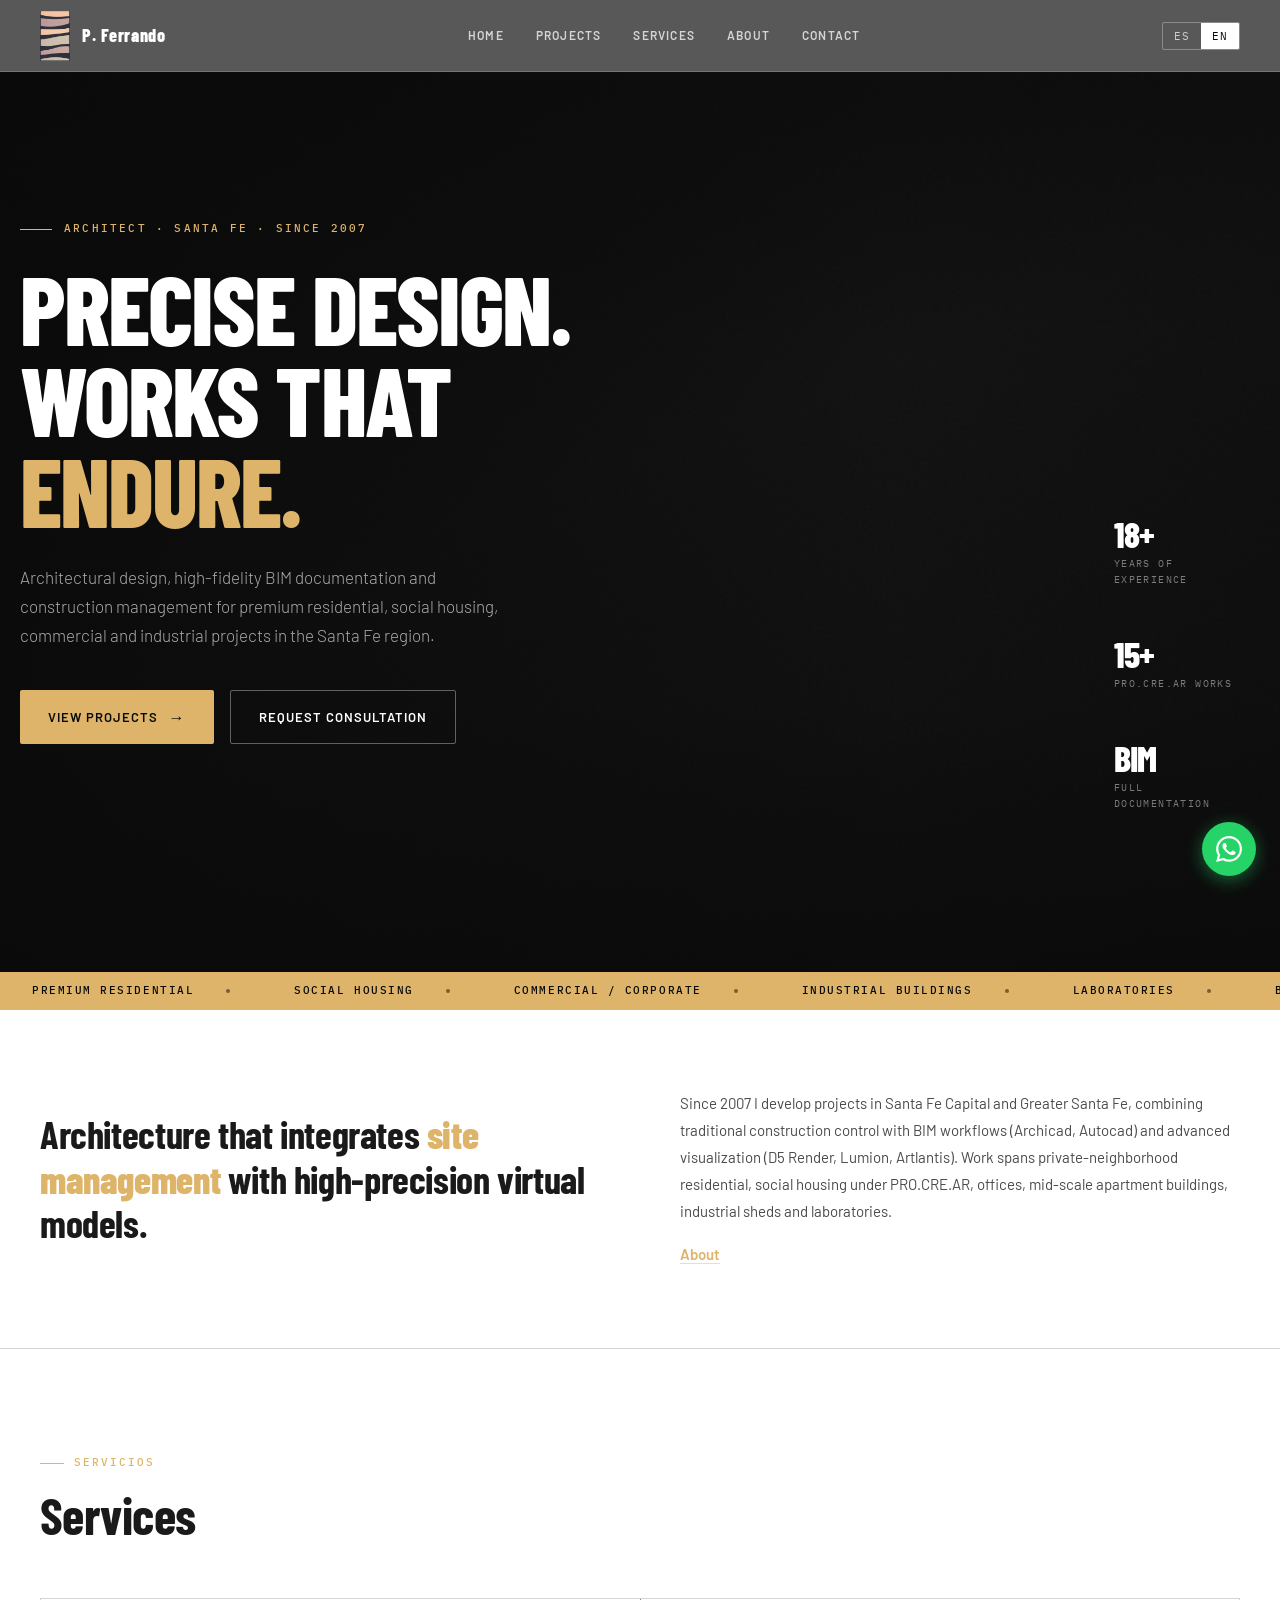
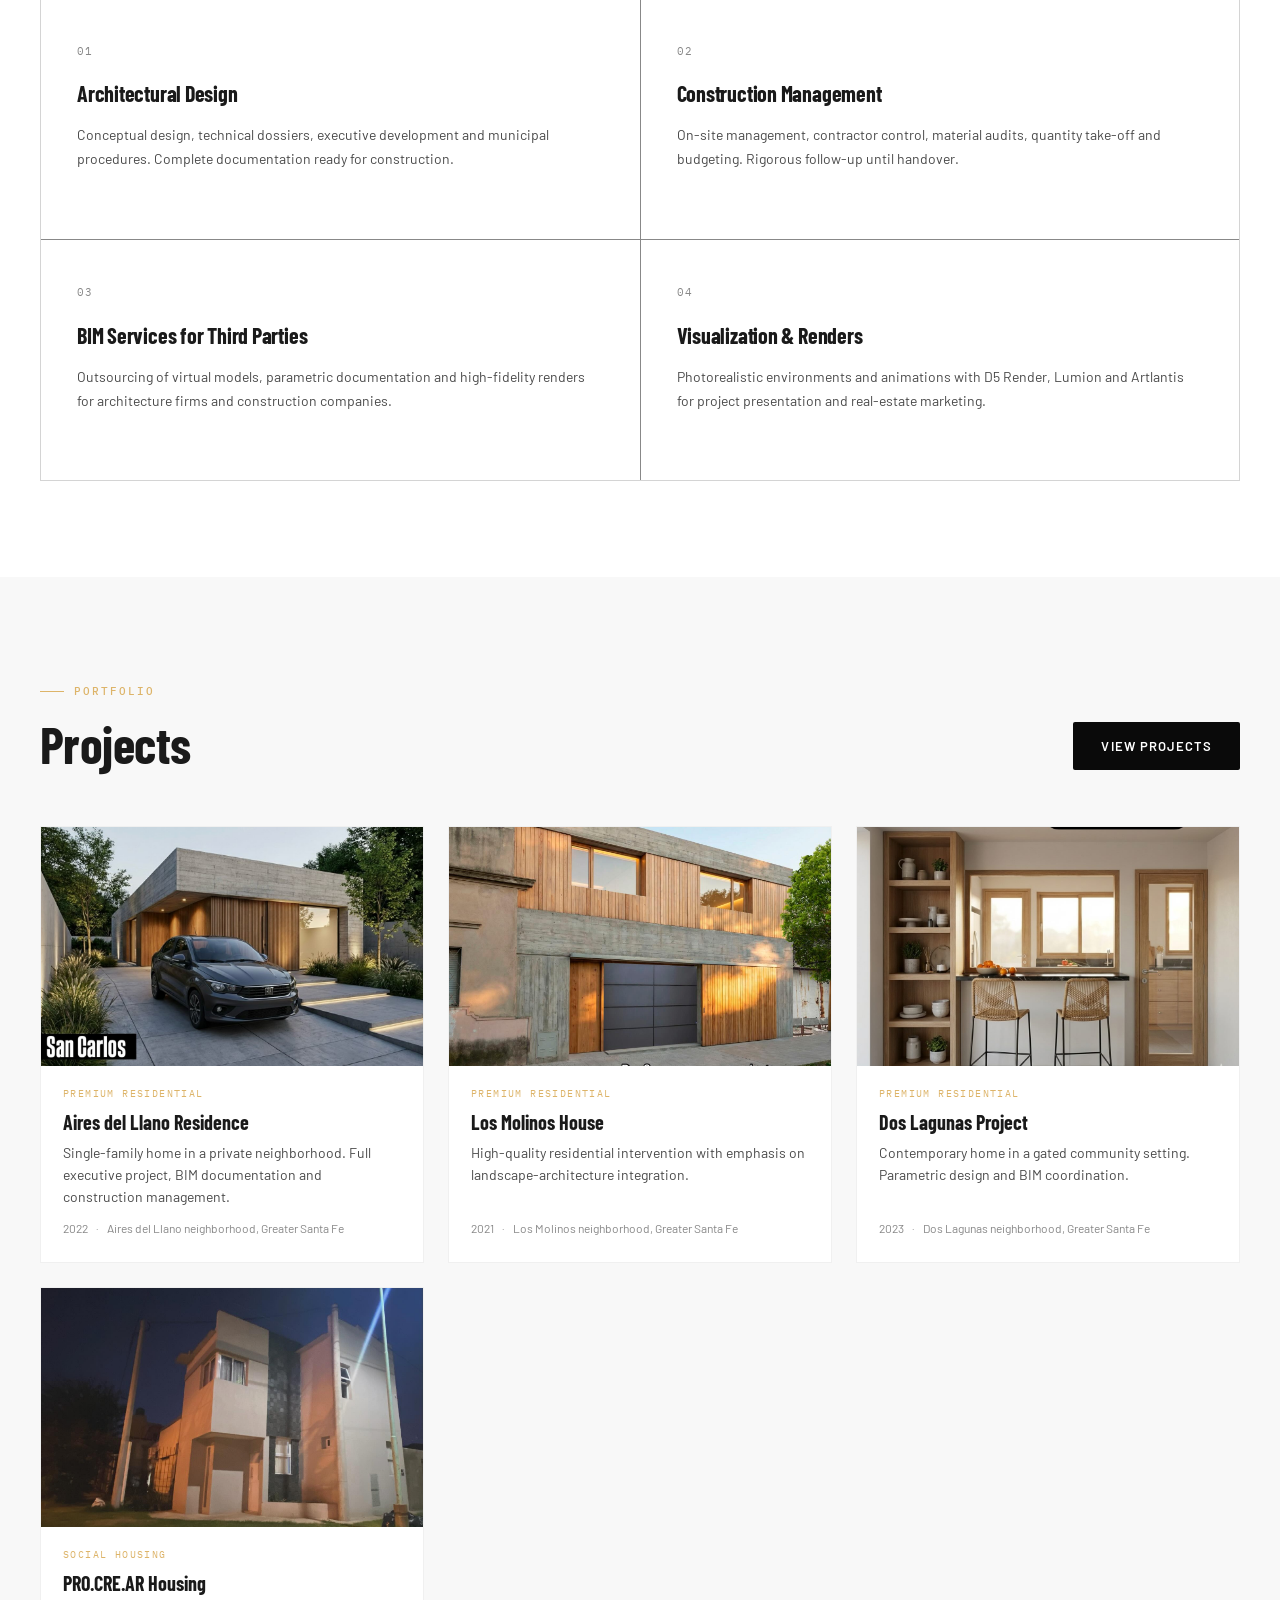
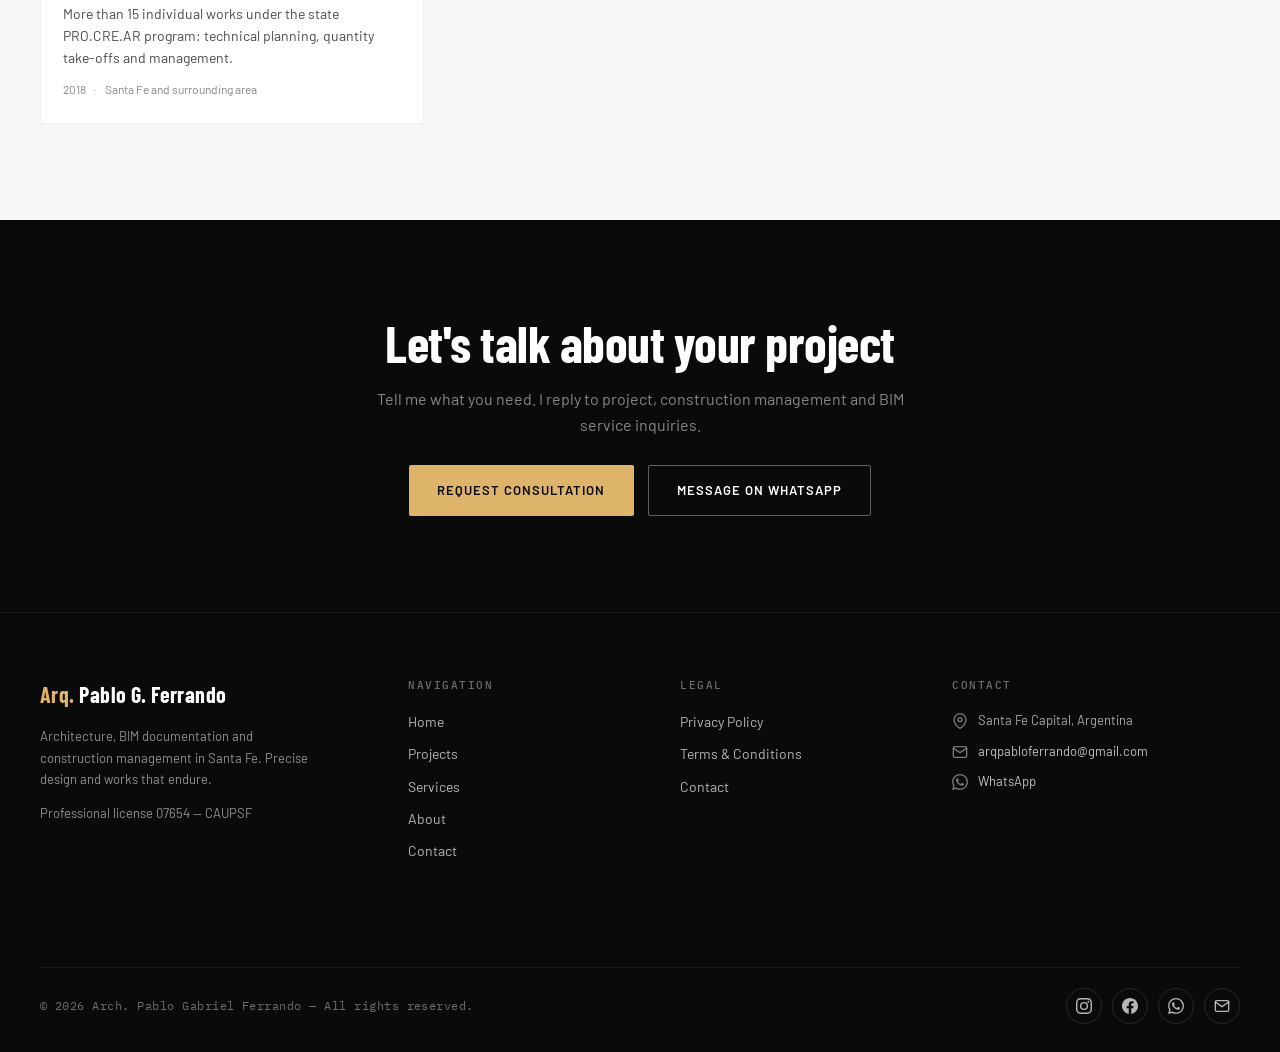
==== index.html @ 8d63ce37 "first commit" ====
<!DOCTYPE html>
<html lang="es">
<head>
  <meta charset="UTF-8">
  <meta name="viewport" content="width=device-width, initial-scale=1.0">
  <title>Arq. Pablo Gabriel Ferrando | Arquitectura · BIM · Dirección de Obra — Santa Fe</title>
  <meta name="description" content="Arquitecto matriculado en Santa Fe (07654 CAUPSF). Proyecto arquitectónico, documentación BIM, dirección de obra y renders. Residencial premium, vivienda social PRO.CRE.AR, comercial e industrial.">
  <meta name="keywords" content="arquitecto Santa Fe, BIM Archicad, dirección de obra, PRO.CRE.AR, residencial premium, naves industriales, Pablo Ferrando">
  <meta name="author" content="Arq. Pablo Gabriel Ferrando">
  <meta name="robots" content="index, follow">
  <link rel="canonical" href="https://pabloferrando.com.ar/">
  <meta property="og:type" content="website">
  <meta property="og:title" content="Arq. Pablo Gabriel Ferrando | Arquitectura · BIM · Dirección de Obra">
  <meta property="og:description" content="Proyecto, BIM y dirección de obra en Santa Fe. Residencial, social, comercial e industrial.">
  <meta property="og:locale" content="es_AR">
  <meta property="og:locale:alternate" content="en_US">
  <meta name="twitter:card" content="summary_large_image">
  <link rel="stylesheet" href="css/styles.css">
  <link rel="stylesheet" href="css/ferrando.css">
  <link rel="stylesheet" href="css/hero-float.css">
  <script type="application/ld+json">
  {
    "@context": "https://schema.org",
    "@type": "ProfessionalService",
    "name": "Arq. Pablo Gabriel Ferrando",
    "description": "Arquitecto especializado en proyecto, BIM y dirección de obra en Santa Fe, Argentina.",
    "url": "https://pabloferrando.com.ar",
    "email": "arqpabloferrando@gmail.com",
    "address": {
      "@type": "PostalAddress",
      "addressLocality": "Santa Fe",
      "addressRegion": "Santa Fe",
      "addressCountry": "AR"
    },
    "foundingDate": "2007",
    "areaServed": "Santa Fe, Argentina",
    "sameAs": ["https://www.instagram.com/arqpablo.ferrando/"],
    "hasCredential": {
      "@type": "EducationalOccupationalCredential",
      "credentialCategory": "license",
      "recognizedBy": {
        "@type": "Organization",
        "name": "Colegio de Arquitectos de la Provincia de Santa Fe (CAUPSF)"
      },
      "identifier": "07654"
    },
    "knowsAbout": ["Building Information Modeling", "Archicad", "Construction Management", "Architectural Design"]
  }
  </script>
</head>
<body>
  <div id="page-loader">
    <div class="loader-inner">
      <div class="image-loader"><img src="../assets/images/Logo.jpg" alt="logo ARQ. Pablo G. Ferrando" height="50" width="30"></div>
      <div class="loader-logo">  Pablo Ferrando</div>
      <div class="loader-bar"><div class="loader-bar-inner"></div></div>
    </div>
  </div>

    <nav id="navbar" class="transparent">
    <div class="nav-inner">
      <a href="../index.html" class="nav-logo nav-logo-simple"> <img src="../assets/images/Logo.jpg" alt="logo ARQ. Pablo G. Ferrando" height="50" width="30">P. Ferrando</a>

      <div class="nav-links">
        <a href="index.html" class="nav-link" data-i18n="nav.home">Inicio</a>
        <a href="pages/projects.html" class="nav-link" data-i18n="nav.projects">Proyectos</a>
        <a href="pages/services.html" class="nav-link" data-i18n="nav.services">Servicios</a>
        <a href="pages/about.html" class="nav-link" data-i18n="nav.about">El Estudio</a>
        <a href="pages/contact.html" class="nav-link" data-i18n="nav.contact">Contacto</a>
      </div>
      <div class="nav-right">
        <div class="lang-switch" role="group" aria-label="Language">
          <button type="button" data-set-lang="es" class="active">ES</button>
          <button type="button" data-set-lang="en">EN</button>
        </div>
        <button type="button" class="nav-hamburger" id="hamburger" aria-label="Menu"><span></span><span></span><span></span></button>
      </div>
    </div>
  </nav>
  <div id="mobile-menu">
    <a href="index.html" class="mobile-link" data-i18n="nav.home">Inicio</a>
    <a href="pages/projects.html" class="mobile-link" data-i18n="nav.projects">Proyectos</a>
    <a href="pages/services.html" class="mobile-link" data-i18n="nav.services">Servicios</a>
    <a href="pages/about.html" class="mobile-link" data-i18n="nav.about">El Estudio</a>
    <a href="pages/contact.html" class="mobile-link" data-i18n="nav.contact">Contacto</a>
  </div>

  <section class="hero" id="hero">
    <div class="hero-bg"></div>
    <div class="hero-noise"></div>
    <div class="hero-float-carousel" aria-hidden="true">
      <div class="hero-float-track">
        <div class="hero-float-item">
          <img src="assets/images/hero-float/float-1.png" alt="" loading="eager" decoding="async">
        </div>
        <div class="hero-float-item">
          <img src="assets/images/hero-float/float-2.png" alt="" loading="lazy" decoding="async">
        </div>
        <div class="hero-float-item">
          <img src="assets/images/hero-float/float-3.png" alt="" loading="lazy" decoding="async">
        </div>
      </div>
    </div>
    <div class="hero-content">
      <div class="hero-eyebrow" data-i18n="hero.eyebrow">Arquitecto · Santa Fe · Desde 2007</div>
      <h1 class="hero-title" data-i18n-html="hero.title">Diseño preciso.<br>Obras que <em>permanecen.</em></h1>
      <p class="hero-desc" data-i18n="hero.desc">Proyecto arquitectónico, documentación BIM de alta fidelidad y dirección de obra para residencial premium, vivienda social, comercial e industrial en la región santafesina.</p>
      <div class="hero-actions">
        <a href="pages/projects.html" class="btn btn--primary"><span data-i18n="hero.cta_primary">Ver proyectos</span> <span class="btn-arrow">→</span></a>
        <a href="pages/contact.html" class="btn btn--outline" data-i18n="hero.cta_secondary">Solicitar consulta</a>
      </div>
    </div>
    <div class="hero-stats" id="hero-stats"></div>
  </section>

  <div class="ticker-bar">
    <div class="ticker-track" id="ticker-track"></div>
  </div>

  <section class="intro-strip">
    <div class="container">
      <div class="intro-grid">
        <div>
          <h2 class="intro-headline" data-i18n-html="intro.headline">Arquitectura que integra <strong>gestión de obra</strong> y maquetas virtuales de alta precisión.</h2>
        </div>
        <div class="intro-body">
          <p data-i18n="intro.body">Desde 2007 desarrollo proyectos en Santa Fe Capital y el Gran Santa Fe, combinando el control tradicional de obra con flujos BIM (Archicad, Autocad) y visualización avanzada (D5 Render, Lumion, Artlantis).</p>
          <p><a href="pages/about.html" data-i18n="nav.about">El Estudio →</a></p>
        </div>
      </div>
    </div>
  </section>

  <div class="divider"></div>

  <section class="section" id="services">
    <div class="container">
      <div class="section-header">
        <div class="label">Servicios</div>
        <h2 class="section-title" data-i18n="nav.services">Servicios</h2>
      </div>
      <div class="services-grid" id="services-grid"></div>
    </div>
  </section>

  <section class="section section--grey" id="featured-projects">
    <div class="container">
      <div class="section-header" style="display:flex;justify-content:space-between;align-items:flex-end;flex-wrap:wrap;gap:16px;">
        <div>
          <div class="label">Portfolio</div>
          <h2 class="section-title" data-i18n="nav.projects">Proyectos</h2>
        </div>
        <a href="pages/projects.html" class="btn btn--dark" data-i18n="hero.cta_primary">Ver proyectos</a>
      </div>
      <div class="projects-grid" id="featured-grid"></div>
    </div>
  </section>

  <section class="section section--dark">
    <div class="container" style="text-align:center;max-width:640px;margin:0 auto;">
      <h2 class="section-title" style="margin-bottom:16px;" data-i18n="contact.title">Hablemos de tu proyecto</h2>
      <p style="color:var(--grey-400);margin-bottom:28px;" data-i18n="contact.subtitle">Cuéntame qué necesitás. Respondo a consultas de proyecto, dirección de obra y servicios BIM.</p>
      <div style="display:flex;gap:14px;justify-content:center;flex-wrap:wrap;">
        <a href="pages/contact.html" class="btn btn--primary" data-i18n="hero.cta_secondary">Solicitar consulta</a>
        <a href="https://wa.me/5493420000000" class="btn btn--outline" target="_blank" rel="noopener" data-i18n="contact.whatsapp_label">Escribir por WhatsApp</a>
      </div>
    </div>
  </section>

    <footer class="footer">
    <div class="footer-inner">
      <div class="footer-grid">
        <div>
          <div class="footer-brand-name"><em>Arq.</em> Pablo G. Ferrando</div>
          <p class="footer-brand-desc" data-i18n="footer.brand_desc">Arquitectura, documentación BIM y dirección de obra en Santa Fe. Diseño preciso y obras que permanecen.</p>
          <p class="footer-brand-desc" style="margin-top:12px;" data-i18n="footer.matricula">Matrícula profesional 07654 — CAUPSF</p>
        </div>
        <div>
          <p class="footer-col-title" data-i18n="footer.nav_title">Navegación</p>
          <ul class="footer-links">
            <li><a href="index.html" data-i18n="nav.home">Inicio</a></li>
            <li><a href="pages/projects.html" data-i18n="nav.projects">Proyectos</a></li>
            <li><a href="pages/services.html" data-i18n="nav.services">Servicios</a></li>
            <li><a href="pages/about.html" data-i18n="nav.about">El Estudio</a></li>
            <li><a href="pages/contact.html" data-i18n="nav.contact">Contacto</a></li>
          </ul>
        </div>
        <div>
          <p class="footer-col-title" data-i18n="footer.legal_title">Legal</p>
          <ul class="footer-links">
            <li><a href="pages/privacy.html" data-i18n="footer.privacy">Política de privacidad</a></li>
            <li><a href="pages/terms.html" data-i18n="footer.terms">Términos y condiciones</a></li>
            <li><a href="pages/contact.html" data-i18n="nav.contact">Contacto</a></li>
          </ul>
        </div>
        <div>
          <p class="footer-col-title" data-i18n="footer.contact_title">Contacto</p>
          <div class="footer-contact-item"><svg viewBox="0 0 24 24" fill="none" stroke="currentColor" stroke-width="2" aria-hidden="true"><path d="M21 10c0 7-9 13-9 13s-9-6-9-13a9 9 0 0 1 18 0z"/><circle cx="12" cy="10" r="3"/></svg><span data-i18n="footer.location">Santa Fe Capital, Argentina</span></div>
          <div class="footer-contact-item"><svg viewBox="0 0 24 24" fill="none" stroke="currentColor" stroke-width="2" aria-hidden="true"><path d="M4 4h16c1.1 0 2 .9 2 2v12c0 1.1-.9 2-2 2H4c-1.1 0-2-.9-2-2V6c0-1.1.9-2 2-2z"/><polyline points="22,6 12,13 2,6"/></svg><a href="mailto:arqpabloferrando@gmail.com">arqpabloferrando@gmail.com</a></div>
          <div class="footer-contact-item"><svg viewBox="0 0 24 24" fill="currentColor" aria-hidden="true"><path d="M17.472 14.382c-.297-.149-1.758-.867-2.03-.967-.273-.099-.471-.148-.67.15-.197.297-.767.966-.94 1.164-.173.199-.347.223-.644.075-.297-.15-1.255-.463-2.39-1.475-.883-.788-1.48-1.761-1.653-2.059-.173-.297-.018-.458.13-.606.134-.133.298-.347.446-.52.149-.174.198-.298.298-.497.099-.198.05-.371-.025-.52-.075-.149-.669-1.612-.916-2.207-.242-.579-.487-.5-.669-.51-.173-.008-.371-.01-.57-.01-.198 0-.52.074-.792.372-.272.297-1.04 1.016-1.04 2.479 0 1.462 1.065 2.875 1.213 3.074.149.198 2.096 3.2 5.077 4.487.709.306 1.262.489 1.694.625.712.227 1.36.195 1.871.118.571-.085 1.758-.719 2.006-1.413.248-.694.248-1.289.173-1.413-.074-.124-.272-.198-.57-.347m-5.421 7.403h-.004a9.87 9.87 0 01-5.031-1.378l-.361-.214-3.741.982.998-3.648-.235-.374a9.86 9.86 0 01-1.51-5.26c.001-5.45 4.436-9.884 9.888-9.884 2.64 0 5.122 1.03 6.988 2.898a9.825 9.825 0 012.893 6.994c-.003 5.45-4.435 9.884-9.885 9.884m8.413-18.297A11.815 11.815 0 0012.05 0C5.495 0 .16 5.335.157 11.892c0 2.096.547 4.142 1.588 5.945L.057 24l6.305-1.654a11.882 11.882 0 005.683 1.448h.005c6.554 0 11.89-5.335 11.893-11.893a11.821 11.821 0 00-3.48-8.413z"/></svg><a href="https://wa.me/5493420000000" target="_blank" rel="noopener noreferrer">WhatsApp</a></div>
        </div>
      </div>
      <div class="footer-bar">
        <p class="footer-copy" data-i18n="footer.rights">© 2026 Arq. Pablo Gabriel Ferrando — Todos los derechos reservados.</p>
        <div class="footer-socials">
          <a href="https://www.instagram.com/arqpablo.ferrando/" target="_blank" rel="noopener noreferrer" aria-label="Instagram"><svg viewBox="0 0 24 24" fill="currentColor" aria-hidden="true"><path d="M12 2.163c3.204 0 3.584.012 4.85.07 3.252.148 4.771 1.691 4.919 4.919.058 1.265.069 1.645.069 4.849 0 3.205-.012 3.584-.069 4.849-.149 3.225-1.664 4.771-4.919 4.919-1.266.058-1.644.07-4.85.07-3.204 0-3.584-.012-4.849-.07-3.26-.149-4.771-1.699-4.919-4.92-.058-1.265-.07-1.644-.07-4.849 0-3.204.013-3.583.07-4.849.149-3.227 1.664-4.771 4.919-4.919 1.266-.057 1.645-.069 4.849-.069zM12 0C8.741 0 8.333.014 7.053.072 2.695.272.273 2.69.073 7.052.014 8.333 0 8.741 0 12c0 3.259.014 3.668.072 4.948.2 4.358 2.618 6.78 6.98 6.98C8.333 23.986 8.741 24 12 24c3.259 0 3.668-.014 4.948-.072 4.354-.2 6.782-2.618 6.979-6.98.059-1.28.073-1.689.073-4.948 0-3.259-.014-3.667-.072-4.947-.196-4.354-2.617-6.78-6.979-6.98C15.668.014 15.259 0 12 0zm0 5.838a6.162 6.162 0 100 12.324 6.162 6.162 0 000-12.324zM12 16a4 4 0 110-8 4 4 0 010 8zm6.406-11.845a1.44 1.44 0 100 2.881 1.44 1.44 0 000-2.881z"/></svg></a>
          <a href="https://www.facebook.com/profile.php?id=61558146892451" target="_blank" rel="noopener noreferrer" aria-label="Facebook"><svg viewBox="0 0 24 24" fill="currentColor" aria-hidden="true"><path d="M24 12.073c0-6.627-5.373-12-12-12s-12 5.373-12 12c0 5.99 4.388 10.954 10.125 11.854v-8.385H7.078v-3.47h3.047V9.43c0-3.007 1.792-4.669 4.533-4.669 1.312 0 2.686.235 2.686.235v2.953H15.83c-1.491 0-1.956.925-1.956 1.874v2.25h3.328l-.532 3.47h-2.796v8.385C19.612 23.027 24 18.062 24 12.073z"/></svg></a>
          <a href="https://wa.me/5493420000000" target="_blank" rel="noopener noreferrer" aria-label="WhatsApp"><svg viewBox="0 0 24 24" fill="currentColor" aria-hidden="true"><path d="M17.472 14.382c-.297-.149-1.758-.867-2.03-.967-.273-.099-.471-.148-.67.15-.197.297-.767.966-.94 1.164-.173.199-.347.223-.644.075-.297-.15-1.255-.463-2.39-1.475-.883-.788-1.48-1.761-1.653-2.059-.173-.297-.018-.458.13-.606.134-.133.298-.347.446-.52.149-.174.198-.298.298-.497.099-.198.05-.371-.025-.52-.075-.149-.669-1.612-.916-2.207-.242-.579-.487-.5-.669-.51-.173-.008-.371-.01-.57-.01-.198 0-.52.074-.792.372-.272.297-1.04 1.016-1.04 2.479 0 1.462 1.065 2.875 1.213 3.074.149.198 2.096 3.2 5.077 4.487.709.306 1.262.489 1.694.625.712.227 1.36.195 1.871.118.571-.085 1.758-.719 2.006-1.413.248-.694.248-1.289.173-1.413-.074-.124-.272-.198-.57-.347m-5.421 7.403h-.004a9.87 9.87 0 01-5.031-1.378l-.361-.214-3.741.982.998-3.648-.235-.374a9.86 9.86 0 01-1.51-5.26c.001-5.45 4.436-9.884 9.888-9.884 2.64 0 5.122 1.03 6.988 2.898a9.825 9.825 0 012.893 6.994c-.003 5.45-4.435 9.884-9.885 9.884m8.413-18.297A11.815 11.815 0 0012.05 0C5.495 0 .16 5.335.157 11.892c0 2.096.547 4.142 1.588 5.945L.057 24l6.305-1.654a11.882 11.882 0 005.683 1.448h.005c6.554 0 11.89-5.335 11.893-11.893a11.821 11.821 0 00-3.48-8.413z"/></svg></a>
          <a href="mailto:arqpabloferrando@gmail.com" aria-label="Email"><svg viewBox="0 0 24 24" fill="none" stroke="currentColor" stroke-width="2" aria-hidden="true"><path d="M4 4h16c1.1 0 2 .9 2 2v12c0 1.1-.9 2-2 2H4c-1.1 0-2-.9-2-2V6c0-1.1.9-2 2-2z"/><polyline points="22,6 12,13 2,6"/></svg></a>
        </div>
      </div>
    </div>
  </footer>

  <a href="https://wa.me/5493420000000" class="fab-whatsapp" target="_blank" rel="noopener" aria-label="WhatsApp">
    <svg viewBox="0 0 24 24" fill="currentColor"><path d="M17.472 14.382c-.297-.149-1.758-.867-2.03-.967-.273-.099-.471-.148-.67.15-.197.297-.767.966-.94 1.164-.173.199-.347.223-.644.075-.297-.15-1.255-.463-2.39-1.475-.883-.788-1.48-1.761-1.653-2.059-.173-.297-.018-.458.13-.606.134-.133.298-.347.446-.52.149-.174.198-.298.298-.497.099-.198.05-.371-.025-.52-.075-.149-.669-1.612-.916-2.207-.242-.579-.487-.5-.669-.51-.173-.008-.371-.01-.57-.01-.198 0-.52.074-.792.372-.272.297-1.04 1.016-1.04 2.479 0 1.462 1.065 2.875 1.213 3.074.149.198 2.096 3.2 5.077 4.487.709.306 1.262.489 1.694.625.712.227 1.36.195 1.871.118.571-.085 1.758-.719 2.006-1.413.248-.694.248-1.289.173-1.413-.074-.124-.272-.198-.57-.347m-5.421 7.403h-.004a9.87 9.87 0 01-5.031-1.378l-.361-.214-3.741.982.998-3.648-.235-.374a9.86 9.86 0 01-1.51-5.26c.001-5.45 4.436-9.884 9.888-9.884 2.64 0 5.122 1.03 6.988 2.898a9.825 9.825 0 012.893 6.994c-.003 5.45-4.435 9.884-9.885 9.884m8.413-18.297A11.815 11.815 0 0012.05 0C5.495 0 .16 5.335.157 11.892c0 2.096.547 4.142 1.588 5.945L.057 24l6.305-1.654a11.882 11.882 0 005.683 1.448h.005c6.554 0 11.89-5.335 11.893-11.893a11.821 11.821 0 00-3.48-8.413z"/></svg>
  </a>

  <script src="js/i18n.js"></script>
  <script src="js/main.js"></script>
  <script>
    document.addEventListener('DOMContentLoaded', async () => {
      // Wait for I18N
      const check = setInterval(() => {
        if (window.I18N && window.I18N.getContent()) {
          clearInterval(check);
          renderHome();
        }
      }, 50);
      setTimeout(() => clearInterval(check), 3000);
    });

    function renderHome() {
      const t = window.I18N.t;
      const content = window.I18N.getContent();
      const projects = window.I18N.getProjects() || [];
      const lang = window.I18N.getLang();

      // Stats
      const statsEl = document.getElementById('hero-stats');
      if (statsEl && content.hero && content.hero.stats) {
        statsEl.innerHTML = content.hero.stats.map(s => `
          <div class="hero-stat">
            <div class="hero-stat-num">${s.num}</div>
            <div class="hero-stat-label">${t(s.label)}</div>
          </div>
        `).join('');
      }

      // Ticker
      const ticker = document.getElementById('ticker-track');
      if (ticker && content.ticker) {
        const items = content.ticker[lang] || content.ticker.es || [];
        const doubled = [...items, ...items];
        ticker.innerHTML = doubled.map(i => `<span class="ticker-item">${i} <span class="ticker-dot"></span></span>`).join('');
      }

      // Services
      const sg = document.getElementById('services-grid');
      if (sg && content.services) {
        sg.innerHTML = content.services.map(s => `
          <div class="service-card" data-reveal>
            <div class="service-num">${s.number}</div>
            <h3 class="service-title">${t(s.title)}</h3>
            <p class="service-desc">${t(s.desc)}</p>
          </div>
        `).join('');
      }

      // Featured projects
      const fg = document.getElementById('featured-grid');
      if (fg) {
        const featured = projects.filter(p => p.featured).slice(0, 4);
        fg.innerHTML = featured.map(p => `
          <a href="pages/project.html?id=${p.id}" class="project-card" data-reveal data-tags="${(p.tags||[]).join(',')}">
            <div class="project-card-img"><img src="${p.cover}" alt="${t(p.title)}" loading="lazy"></div>
            <div class="project-card-body">
              <div class="project-card-type">${t(p.type)}</div>
              <h3 class="project-card-title">${t(p.title)}</h3>
              <p class="project-card-summary">${t(p.summary)}</p>
              <div class="project-card-meta"><span>${p.year}</span><span>·</span><span>${t(p.location)}</span></div>
            </div>
          </a>
        `).join('');
      }

      window.I18N.applyTranslations();
      // Re-init reveal
      document.querySelectorAll('[data-reveal]').forEach(el => {
        if (!el.classList.contains('revealed')) {
          const obs = new IntersectionObserver((entries) => {
            entries.forEach(e => { if (e.isIntersecting) { e.target.classList.add('revealed'); obs.unobserve(e.target); } });
          }, { threshold: 0.1 });
          obs.observe(el);
        }
      });
    }

    document.addEventListener('langchange', () => renderHome());
  </script>
</body>
</html>
---- css/styles.css ----
/* ==========================================================================
   AXIUM INDUSTRIAL – CORE STYLESHEET
   Corporate / Industrial / Institutional
   ========================================================================== */

/* --- FONTS --- */
@import url("https://fonts.googleapis.com/css2?family=Barlow:ital,wght@0,300;0,400;0,500;0,600;0,700;0,800;1,300&family=Barlow+Condensed:wght@400;500;600;700;800&family=IBM+Plex+Mono:wght@400;500&display=swap");

/* --- RESET --- */
*,
*::before,
*::after {
  box-sizing: border-box;
  margin: 0;
  padding: 0;
}
html {
  scroll-behavior: smooth;
  font-size: 16px;
}
body {
  font-family: "Barlow", sans-serif;
  background: #fff;
  color: #1a1a1a;
  line-height: 1.6;
  overflow-x: hidden;
}
img {
  display: block;
  max-width: 100%;
}
a {
  text-decoration: none;
  color: inherit;
}
ul {
  list-style: none;
}

/* --- VARIABLES --- */
:root {
  --black: #0a0a0a;
  --grey-900: #1a1a1a;
  --grey-800: #2d2d2d;
  --grey-600: #4a4a4a;
  --grey-400: #888;
  --grey-200: #d4d4d4;
  --grey-100: #f0f0f0;
  --grey-50: #f8f8f8;
  --white: #ffffff;
  --accent: #ddb469; /* industrial amber */
  --accent-dk: rgb(197, 81, 91);
  --red: #b02a00;

  --font-display: "Barlow Condensed", sans-serif;
  --font-body: "Barlow", sans-serif;
  --font-mono: "IBM Plex Mono", monospace;

  --nav-h: 72px;
  --section-pad: 96px;
  --max-w: 1320px;
  --radius: 2px;
  --transition: 0.25s ease;
  --shadow: 0 2px 24px rgba(0, 0, 0, 0.08);
  --shadow-lg: 0 8px 48px rgba(0, 0, 0, 0.14);
}

/* --- UTILITIES --- */
.container {
  max-width: var(--max-w);
  margin: 0 auto;
  padding: 0 40px;
}
.section {
  padding: var(--section-pad) 0;
}
.section--dark {
  background: var(--black);
  color: var(--white);
}
.section--grey {
  background: var(--grey-50);
}
.section--mid {
  background: var(--grey-900);
  color: var(--white);
}

.label {
  font-family: var(--font-mono);
  font-size: 11px;
  font-weight: 500;
  letter-spacing: 0.18em;
  text-transform: uppercase;
  color: var(--accent);
  display: inline-flex;
  align-items: center;
  gap: 10px;
  margin-bottom: 16px;
}
.label::before {
  content: "";
  display: block;
  width: 24px;
  height: 1px;
  background: var(--accent);
}

.section-title {
  font-family: var(--font-display);
  font-size: clamp(36px, 4vw, 54px);
  font-weight: 700;
  letter-spacing: -0.01em;
  line-height: 1.05;
  color: var(--grey-900);
}
.section--dark .section-title,
.section--mid .section-title {
  color: var(--white);
}

.section-sub {
  font-size: 16px;
  font-weight: 400;
  color: var(--grey-600);
  max-width: 560px;
  line-height: 1.7;
  margin-top: 16px;
}
.section--dark .section-sub,
.section--mid .section-sub {
  color: var(--grey-400);
}

.section-header {
  margin-bottom: 56px;
}
.section-header--split {
  display: flex;
  align-items: flex-end;
  justify-content: space-between;
  gap: 40px;
}

.btn {
  display: inline-flex;
  align-items: center;
  gap: 10px;
  padding: 14px 28px;
  font-family: var(--font-body);
  font-size: 13px;
  font-weight: 600;
  letter-spacing: 0.08em;
  text-transform: uppercase;
  border: none;
  cursor: pointer;
  transition: var(--transition);
  border-radius: var(--radius);
}
.btn--primary {
  background: var(--accent);
  color: var(--black);
}
.btn--primary:hover {
  background: var(--accent-dk);
}
.btn--outline {
  background: transparent;
  color: var(--white);
  border: 1px solid rgba(255, 255, 255, 0.35);
}
.btn--outline:hover {
  background: rgba(255, 255, 255, 0.1);
  border-color: var(--white);
}
.btn--outline-dark {
  background: transparent;
  color: var(--grey-900);
  border: 1px solid var(--grey-200);
}
.btn--outline-dark:hover {
  border-color: var(--grey-900);
}
.btn-arrow {
  font-size: 16px;
  transition: transform 0.2s;
}
.btn:hover .btn-arrow {
  transform: translateX(4px);
}

.tag {
  font-family: var(--font-mono);
  font-size: 10px;
  font-weight: 500;
  letter-spacing: 0.14em;
  text-transform: uppercase;
  padding: 4px 10px;
  background: var(--grey-100);
  color: var(--grey-600);
  border-radius: var(--radius);
}
.tag--accent {
  background: rgba(200, 150, 12, 0.12);
  color: var(--accent);
}

.divider {
  width: 100%;
  height: 1px;
  background: var(--grey-200);
  margin: 0;
}
.divider--dark {
  background: rgba(255, 255, 255, 0.08);
}

/* --- LOADING --- */
#page-loader {
  position: fixed;
  inset: 0;
  background: var(--black);
  z-index: 9999;
  display: flex;
  align-items: center;
  justify-content: center;
  transition:
    opacity 0.5s,
    visibility 0.5s;
}
#page-loader.hidden {
  opacity: 0;
  visibility: hidden;
}
.loader-inner {
  text-align: center;
  display: flex;
  flex-direction: column;
  align-items: center;
  align-self: center;
  justify-content: center;
}
.loader-logo {
  font-family: var(--font-display);
  font-size: 28px;
  font-weight: 800;
  color: var(--white);
  letter-spacing: 0.1em;
  text-transform: uppercase;
}
.loader-bar {
  width: 120px;
  height: 2px;
  background: var(--grey-800);
  margin: 16px auto 0;
  overflow: hidden;
}
.loader-bar-inner {
  height: 100%;
  background: var(--accent);
  width: 0%;
  animation: loadBar 1.2s ease forwards;
}
@keyframes loadBar {
  to {
    width: 100%;
  }
}

/* ==========================================================================
   NAVBAR
   ========================================================================== */
#navbar {
  position: fixed;
  top: 0;
  left: 0;
  right: 0;
  height: var(--nav-h);
  z-index: 1000;
  background: #bdbebe94;
  transition:
    background 0.3s,
    box-shadow 0.4s,
    border-color 0.5s;
  border-bottom: 1px solid transparent;
}
#navbar.transparent {
  position: static;
  background: rgba(26, 25, 25, 0.726);
  border-bottom: 1px solid var(--accent-dk);
}
/* #navbar.solid {
  background: rgba(10,10,10,0.97);
  backdrop-filter: blur(12px);
  border-bottom-color: rgba(255,255,255,0.06);
  box-shadow: 0 2px 20px rgba(0,0,0,0.3);
} */
.nav-inner {
  max-width: var(--max-w);
  margin: 0 auto;
  padding: 0 40px;
  height: 100%;
  display: flex;
  align-items: center;
  justify-content: space-between;
}
.nav-logo {
  display: flex;
  align-items: center;
  gap: 12px;
  text-decoration: none;
}
.nav-logo-mark {
  width: 36px;
  height: 36px;
  background: var(--accent);
  display: flex;
  align-items: center;
  justify-content: center;
  font-family: var(--font-display);
  font-weight: 800;
  font-size: 16px;
  color: var(--black);
  letter-spacing: 0.02em;
}
.nav-logo-text {
  font-family: var(--font-display);
  font-size: 20px;
  font-weight: 800;
  color: var(--white);
  letter-spacing: 0.08em;
  text-transform: uppercase;
}
.nav-logo-sub {
  font-family: var(--font-mono);
  font-size: 9px;
  font-weight: 400;
  color: var(--grey-400);
  letter-spacing: 0.15em;
  text-transform: uppercase;
  margin-top: 1px;
}
.nav-links {
  display: flex;
  align-items: center;
  gap: 4px;
}
.nav-link {
  font-size: 12px;
  font-weight: 600;
  letter-spacing: 0.1em;
  text-transform: uppercase;
  color: rgba(255, 255, 255, 0.75);
  padding: 8px 14px;
  border-radius: var(--radius);
  transition:
    color 0.2s,
    background 0.2s;
  position: relative;
}
.nav-link:hover {
  color: var(--white);
  background: rgba(255, 255, 255, 0.07);
}
.nav-link.active {
  color: var(--accent);
}
.nav-cta {
  margin-left: 20px;
  font-size: 12px;
  padding: 10px 22px;
}

/* Hamburger */
.nav-hamburger {
  display: none;
  flex-direction: column;
  gap: 5px;
  cursor: pointer;
  padding: 8px;
  background: none;
  border: none;
}
.nav-hamburger span {
  display: block;
  width: 22px;
  height: 2px;
  background: var(--white);
  transition: var(--transition);
}
.nav-hamburger.open span:nth-child(1) {
  transform: translateY(7px) rotate(45deg);
}
.nav-hamburger.open span:nth-child(2) {
  opacity: 0;
}
.nav-hamburger.open span:nth-child(3) {
  transform: translateY(-7px) rotate(-45deg);
}

/* Mobile menu */
#mobile-menu {
  display: none;
  position: fixed;
  top: var(--nav-h);
  left: 0;
  right: 0;
  background: rgba(10, 10, 10, 0.98);
  backdrop-filter: blur(16px);
  padding: 24px 40px;
  flex-direction: column;
  gap: 4px;
  z-index: 999;
  border-bottom: 1px solid rgba(255, 255, 255, 0.06);
}
#mobile-menu.open {
  display: flex;
}
.mobile-link {
  font-size: 13px;
  font-weight: 600;
  letter-spacing: 0.1em;
  text-transform: uppercase;
  color: rgba(255, 255, 255, 0.75);
  padding: 12px 0;
  border-bottom: 1px solid rgba(255, 255, 255, 0.06);
  transition: color 0.2s;
}
.mobile-link:hover {
  color: var(--accent);
}

/* ==========================================================================
   HERO
   ========================================================================== */
.hero {
  min-height: 100vh;
  position: relative;
  display: flex;
  align-items: flex-end;
  padding-bottom: 80px;
  overflow: hidden;
  background: var(--black);
}
.hero-bg {
  position: absolute;
  inset: 0;
  background:
    linear-gradient(
      to bottom,
      rgba(10, 10, 10, 0.2) 0%,
      rgba(10, 10, 10, 0.7) 60%,
      rgba(10, 10, 10, 0.95) 100%
    ),
    url("https://images.unsplash.com/photo-1504307651254-35680f356dfd?w=1800&q=85")
      center/cover no-repeat;
  z-index: 0;
}
.hero-noise {
  position: absolute;
  inset: 0;
  opacity: 0.025;
  background-image: url("data:image/svg+xml,%3Csvg viewBox='0 0 256 256' xmlns='http://www.w3.org/2000/svg'%3E%3Cfilter id='noise'%3E%3CfeTurbulence type='fractalNoise' baseFrequency='0.9' numOctaves='4' stitchTiles='stitch'/%3E%3C/filter%3E%3Crect width='100%25' height='100%25' filter='url(%23noise)'/%3E%3C/svg%3E");
  z-index: 1;
}
.hero-content {
  position: relative;
  z-index: 2;

  margin: auto;
  padding: 0 20px;
  width: 100%;
}
.hero-eyebrow {
  font-family: var(--font-mono);
  font-size: 11px;
  font-weight: 500;
  letter-spacing: 0.2em;
  text-transform: uppercase;
  color: var(--accent);
  display: flex;
  align-items: center;
  gap: 12px;
  margin-bottom: 24px;
  opacity: 0;
  animation: fadeUp 0.8s 0.8s ease forwards;
}
.hero-eyebrow::before {
  content: "";
  display: block;
  width: 32px;
  height: 1px;
  background: var(--accent);
}
.hero-title {
  font-family: var(--font-display);
  font-size: clamp(52px, 7.5vw, 108px);
  font-weight: 800;
  line-height: 0.95;
  letter-spacing: -0.02em;
  color: var(--white);
  text-transform: uppercase;
  margin-bottom: 28px;
  opacity: 0;
  animation: fadeUp 0.8s 1s ease forwards;
}
.hero-title em {
  font-style: normal;
  color: var(--accent);
  display: block;
}
.hero-desc {
  font-size: 17px;
  font-weight: 300;
  color: rgba(255, 255, 255, 0.65);
  max-width: 500px;
  line-height: 1.7;
  margin-bottom: 40px;
  opacity: 0;
  animation: fadeUp 0.8s 1.2s ease forwards;
}
.hero-actions {
  display: flex;
  gap: 16px;
  flex-wrap: wrap;
  opacity: 0;
  animation: fadeUp 0.8s 1.4s ease forwards;
}
.hero-stats {
  position: absolute;
  right: 40px;
  bottom: 80px;
  z-index: 2;
  display: flex;
  flex-direction: column;
  gap: 24px;
  opacity: 0;
  animation: fadeIn 0.8s 1.8s ease forwards;
}
.hero-stat {
  text-align: right;
}
.hero-stat-num {
  font-family: var(--font-display);
  font-size: 36px;
  font-weight: 800;
  color: var(--white);
  letter-spacing: -0.02em;
  line-height: 1;
}
.hero-stat-num span {
  color: var(--accent);
  font-size: 22px;
}
.hero-stat-label {
  font-family: var(--font-mono);
  font-size: 10px;
  font-weight: 400;
  color: rgba(255, 255, 255, 0.45);
  letter-spacing: 0.14em;
  text-transform: uppercase;
  margin-top: 4px;
}
.hero-scroll-indicator {
  position: absolute;
  bottom: 32px;
  left: 50%;
  transform: translateX(-50%);
  z-index: 2;
  display: flex;
  flex-direction: column;
  align-items: center;
  gap: 8px;
  opacity: 0;
  animation: fadeIn 0.8s 2s ease forwards;
}
.hero-scroll-line {
  width: 1px;
  height: 40px;
  background: linear-gradient(to bottom, var(--accent), transparent);
  animation: scrollLine 1.8s ease infinite;
}
@keyframes scrollLine {
  0%,
  100% {
    opacity: 0.3;
    transform: scaleY(1);
  }
  50% {
    opacity: 1;
  }
}

@keyframes fadeUp {
  from {
    opacity: 0;
    transform: translateY(24px);
  }
  to {
    opacity: 1;
    transform: none;
  }
}
@keyframes fadeIn {
  from {
    opacity: 0;
  }
  to {
    opacity: 1;
  }
}

/* ==========================================================================
   TICKER / MARQUEE
   ========================================================================== */
.ticker-bar {
  background: var(--accent);
  padding: 10px 0;
  overflow: hidden;
}
.ticker-track {
  display: flex;
  gap: 0;
  white-space: nowrap;
  animation: ticker 30s linear infinite;
}
.ticker-item {
  display: inline-flex;
  align-items: center;
  gap: 32px;
  padding: 0 32px;
  font-family: var(--font-mono);
  font-size: 11px;
  font-weight: 500;
  letter-spacing: 0.14em;
  text-transform: uppercase;
  color: var(--black);
}
.ticker-dot {
  width: 4px;
  height: 4px;
  background: var(--black);
  border-radius: 50%;
  opacity: 0.5;
}
@keyframes ticker {
  0% {
    transform: translateX(0);
  }
  100% {
    transform: translateX(-50%);
  }
}

/* ==========================================================================
   INTRO STRIP
   ========================================================================== */
.intro-strip {
  padding: 80px 0;
  background: var(--white);
}
.intro-grid {
  display: grid;
  grid-template-columns: 1fr 1fr;
  gap: 80px;
  align-items: center;
}
.intro-headline {
  font-family: var(--font-display);
  font-size: clamp(28px, 3vw, 40px);
  font-weight: 700;
  line-height: 1.15;
  color: var(--grey-900);
  letter-spacing: -0.01em;
}
.intro-headline strong {
  color: var(--accent);
  font-weight: 800;
}
.intro-body {
  font-size: 15px;
  color: var(--grey-600);
  line-height: 1.8;
}
.intro-body p + p {
  margin-top: 16px;
}
.intro-body a {
  color: var(--accent);
  font-weight: 600;
  border-bottom: 1px solid rgba(200, 150, 12, 0.3);
  transition: border-color 0.2s;
}
.intro-body a:hover {
  border-color: var(--accent);
}

/* ==========================================================================
   SERVICES
   ========================================================================== */
.services-grid {
  display: grid;
  grid-template-columns: repeat(4, 1fr);
  gap: 1px;
  background: var(--grey-400);
  border: 1px solid var(--grey-200);
}
.service-card {
  background: var(--white);
  padding: 44px 36px;
  position: relative;
  overflow: hidden;
  transition: background 0.25s;
}
.service-card::after {
  content: "";
  position: absolute;
  bottom: 0;
  left: 0;
  right: 0;
  height: 3px;
  background: var(--accent);
  transform: scaleX(0);
  transform-origin: left;
  transition: transform 0.3s ease;
}
.service-card:hover {
  background: var(--grey-50);
}
.service-card:hover::after {
  transform: scaleX(1);
}
.service-icon {
  width: 48px;
  height: 48px;
  margin-bottom: 24px;
  color: var(--accent);
}
.service-num {
  font-family: var(--font-mono);
  font-size: 11px;
  color: var(--grey-400);
  letter-spacing: 0.1em;
  margin-bottom: 16px;
}
.service-title {
  font-family: var(--font-display);
  font-size: 22px;
  font-weight: 700;
  color: var(--grey-900);
  margin-bottom: 12px;
  letter-spacing: -0.01em;
}
.service-desc {
  font-size: 14px;
  color: var(--grey-600);
  line-height: 1.7;
  margin-bottom: 24px;
}
.service-link {
  font-size: 12px;
  font-weight: 600;
  letter-spacing: 0.08em;
  text-transform: uppercase;
  color: var(--accent);
  display: flex;
  align-items: center;
  gap: 6px;
  transition: gap 0.2s;
}
.service-card:hover .service-link {
  gap: 10px;
}

/* ==========================================================================
   MARKETS
   ========================================================================== */
.markets-grid {
  display: grid;
  grid-template-columns: repeat(4, 1fr);
  gap: 24px;
}
.market-card {
  position: relative;
  overflow: hidden;
  background: var(--grey-900);
  aspect-ratio: 3/4;
  cursor: pointer;
  border-radius: var(--radius);
}
.market-bg {
  position: absolute;
  inset: 0;
  background-size: cover;
  background-position: center;
  transition: transform 0.5s ease;
  filter: grayscale(40%);
}
.market-overlay {
  position: absolute;
  inset: 0;
  background: linear-gradient(
    to top,
    rgba(10, 10, 10, 0.9) 0%,
    rgba(10, 10, 10, 0.3) 60%,
    transparent 100%
  );
  transition: background 0.3s;
}
.market-card:hover .market-bg {
  transform: scale(1.04);
}
.market-card:hover .market-overlay {
  background: linear-gradient(
    to top,
    rgba(10, 10, 10, 0.95) 0%,
    rgba(10, 10, 10, 0.5) 60%,
    rgba(10, 10, 10, 0.1) 100%
  );
}
.market-content {
  position: absolute;
  bottom: 0;
  left: 0;
  right: 0;
  padding: 28px 24px;
}
.market-tag {
  font-family: var(--font-mono);
  font-size: 10px;
  color: var(--accent);
  letter-spacing: 0.14em;
  text-transform: uppercase;
  margin-bottom: 10px;
}
.market-name {
  font-family: var(--font-display);
  font-size: 22px;
  font-weight: 700;
  color: var(--white);
  line-height: 1.1;
  margin-bottom: 8px;
  letter-spacing: -0.01em;
}
.market-summary {
  font-size: 13px;
  color: rgba(255, 255, 255, 0.55);
  line-height: 1.5;
  max-height: 0;
  overflow: hidden;
  transition:
    max-height 0.4s ease,
    opacity 0.3s;
  opacity: 0;
}
.market-card:hover .market-summary {
  max-height: 80px;
  opacity: 1;
}

/* ==========================================================================
   PRODUCTS
   ========================================================================== */
.products-filter {
  display: flex;
  gap: 8px;
  margin-bottom: 40px;
  flex-wrap: wrap;
}
.filter-btn {
  font-family: var(--font-mono);
  font-size: 11px;
  font-weight: 500;
  letter-spacing: 0.12em;
  text-transform: uppercase;
  padding: 8px 18px;
  background: transparent;
  border: 1px solid var(--grey-200);
  color: var(--grey-600);
  cursor: pointer;
  border-radius: var(--radius);
  transition: var(--transition);
}
.filter-btn:hover {
  border-color: var(--grey-900);
  color: var(--grey-900);
}
.filter-btn.active {
  background: var(--grey-900);
  color: var(--white);
  border-color: var(--grey-900);
}
.products-grid {
  display: grid;
  grid-template-columns: repeat(4, 1fr);
  gap: 1px;
  background: var(--grey-200);
  border: 1px solid var(--grey-200);
}
.product-card {
  background: var(--white);
  padding: 0;
  overflow: hidden;
  transition: background 0.2s;
  cursor: default;
}
.product-card:hover {
  background: var(--grey-50);
}
.product-img {
  width: 100%;
  aspect-ratio: 16/9;
  object-fit: cover;
  filter: grayscale(20%);
  transition: filter 0.3s;
}
.product-card:hover .product-img {
  filter: grayscale(0%);
}
.product-body {
  padding: 20px 22px 24px;
}
.product-cat {
  font-family: var(--font-mono);
  font-size: 10px;
  color: var(--accent);
  letter-spacing: 0.14em;
  text-transform: uppercase;
  margin-bottom: 8px;
}
.product-name {
  font-family: var(--font-display);
  font-size: 17px;
  font-weight: 700;
  color: var(--grey-900);
  line-height: 1.2;
  margin-bottom: 8px;
  letter-spacing: -0.01em;
}
.product-spec {
  font-size: 12.5px;
  color: var(--grey-600);
  line-height: 1.55;
}

/* ==========================================================================
   GLOBAL PRESENCE / MAP
   ========================================================================== */
.map-section {
  background: var(--grey-900);
  color: var(--white);
  overflow: hidden;
}
.map-header {
  display: flex;
  align-items: flex-start;
  justify-content: space-between;
  gap: 40px;
  margin-bottom: 56px;
}
.map-stats {
  display: grid;
  grid-template-columns: repeat(4, 1fr);
  gap: 32px;
  margin-bottom: 56px;
}
.map-stat {
  padding: 28px 24px;
  background: rgba(255, 255, 255, 0.04);
  border: 1px solid rgba(255, 255, 255, 0.07);
}
.map-stat-num {
  font-family: var(--font-display);
  font-size: 44px;
  font-weight: 800;
  color: var(--white);
  line-height: 1;
  letter-spacing: -0.02em;
}
.map-stat-num .accent {
  color: var(--accent);
}
.map-stat-label {
  font-family: var(--font-mono);
  font-size: 10px;
  color: var(--grey-400);
  letter-spacing: 0.14em;
  text-transform: uppercase;
  margin-top: 8px;
}
.world-map-wrap {
  position: relative;
  max-width: 880px;
  margin: 0 auto;
}
.world-map-img {
  width: 100%;
  opacity: 0.55;
  filter: invert(1) brightness(0.5);
}
/* Marker dots */
.map-marker {
  position: absolute;
  width: 10px;
  height: 10px;
  transform: translate(-50%, -50%);
}
.map-marker-dot {
  width: 10px;
  height: 10px;
  background: var(--accent);
  border-radius: 50%;
  position: relative;
  z-index: 1;
}
.map-marker-pulse {
  position: absolute;
  inset: -4px;
  border-radius: 50%;
  border: 1px solid var(--accent);
  opacity: 0;
  animation: markerPulse 2.5s ease infinite;
}
.map-marker:nth-child(2) .map-marker-pulse {
  animation-delay: 0.5s;
}
.map-marker:nth-child(3) .map-marker-pulse {
  animation-delay: 1s;
}
.map-marker:nth-child(4) .map-marker-pulse {
  animation-delay: 1.5s;
}
.map-marker:nth-child(5) .map-marker-pulse {
  animation-delay: 0.3s;
}
.map-marker:nth-child(6) .map-marker-pulse {
  animation-delay: 0.8s;
}
.map-marker:nth-child(7) .map-marker-pulse {
  animation-delay: 1.3s;
}
.map-marker:nth-child(8) .map-marker-pulse {
  animation-delay: 1.8s;
}
@keyframes markerPulse {
  0% {
    transform: scale(1);
    opacity: 0.6;
  }
  100% {
    transform: scale(3);
    opacity: 0;
  }
}

/* ==========================================================================
   PROJECTS
   ========================================================================== */
.projects-featured {
  display: grid;
  grid-template-columns: 1fr 1fr;
  gap: 1px;
  background: var(--grey-200);
  border: 1px solid var(--grey-200);
  margin-bottom: 1px;
}
.project-card {
  background: var(--white);
  overflow: hidden;
  position: relative;
  display: block;
}
.project-card--tall {
  grid-row: span 2;
}
.project-img-wrap {
  overflow: hidden;
}
.project-img {
  width: 100%;
  object-fit: cover;
  display: block;
  filter: grayscale(15%);
  transition:
    transform 0.5s ease,
    filter 0.3s;
}
.project-card--tall .project-img {
  height: 480px;
}
.project-card:not(.project-card--tall) .project-img {
  height: 220px;
}
.project-card:hover .project-img {
  transform: scale(1.03);
  filter: grayscale(0%);
}
.project-body {
  padding: 28px 30px;
}
.project-meta {
  display: flex;
  align-items: center;
  gap: 12px;
  margin-bottom: 12px;
}
.project-country {
  font-family: var(--font-mono);
  font-size: 10px;
  color: var(--grey-400);
  letter-spacing: 0.1em;
  text-transform: uppercase;
}
.project-title {
  font-family: var(--font-display);
  font-size: 22px;
  font-weight: 700;
  color: var(--grey-900);
  line-height: 1.15;
  margin-bottom: 12px;
  letter-spacing: -0.01em;
}
.project-card--tall .project-title {
  font-size: 28px;
}
.project-desc {
  font-size: 13.5px;
  color: var(--grey-600);
  line-height: 1.65;
}
.projects-list {
  display: grid;
  grid-template-columns: repeat(3, 1fr);
  gap: 1px;
  background: var(--grey-200);
  border: 1px solid var(--grey-200);
}
.project-list-item {
  background: var(--white);
  padding: 28px 30px;
  display: flex;
  flex-direction: column;
  gap: 10px;
  transition: background 0.2s;
}
.project-list-item:hover {
  background: var(--grey-50);
}

/* ==========================================================================
   WHY CHOOSE US
   ========================================================================== */
.why-grid {
  display: grid;
  grid-template-columns: 1fr 1fr;
  gap: 80px;
  align-items: start;
}
.why-items {
  display: flex;
  flex-direction: column;
  gap: 0;
}
.why-item {
  padding: 28px 0;
  border-bottom: 1px solid rgba(255, 255, 255, 0.07);
  display: flex;
  gap: 24px;
  align-items: flex-start;
}
.why-item:first-child {
  border-top: 1px solid rgba(255, 255, 255, 0.07);
}
.why-item-num {
  font-family: var(--font-mono);
  font-size: 11px;
  color: var(--accent);
  letter-spacing: 0.1em;
  min-width: 36px;
  padding-top: 3px;
}
.why-item-title {
  font-family: var(--font-display);
  font-size: 20px;
  font-weight: 700;
  color: var(--white);
  margin-bottom: 8px;
  letter-spacing: -0.01em;
}
.why-item-desc {
  font-size: 14px;
  color: var(--grey-400);
  line-height: 1.7;
}
.why-visual {
  position: relative;
}
.why-img {
  width: 100%;
  filter: grayscale(20%) brightness(0.7);
  border-radius: var(--radius);
}
.why-cert {
  position: absolute;
  bottom: -24px;
  left: -24px;
  background: var(--accent);
  padding: 20px 24px;
  min-width: 200px;
}
.why-cert-title {
  font-family: var(--font-display);
  font-size: 13px;
  font-weight: 700;
  color: var(--black);
  letter-spacing: 0.06em;
  text-transform: uppercase;
  margin-bottom: 10px;
}
.why-cert-list {
  display: flex;
  flex-direction: column;
  gap: 4px;
}
.why-cert-item {
  font-family: var(--font-mono);
  font-size: 10px;
  color: rgba(0, 0, 0, 0.7);
  letter-spacing: 0.1em;
}

/* ==========================================================================
   CTA
   ========================================================================== */
.cta-section {
  background: var(--black);
  padding: 100px 0;
  position: relative;
  overflow: hidden;
}
.cta-section::before {
  content: "";
  position: absolute;
  top: 0;
  left: 0;
  right: 0;
  height: 1px;
  background: linear-gradient(90deg, transparent, var(--accent), transparent);
}
.cta-inner {
  text-align: center;
  position: relative;
  z-index: 1;
}
.cta-title {
  font-family: var(--font-display);
  font-size: clamp(40px, 5vw, 72px);
  font-weight: 800;
  color: var(--white);
  line-height: 1;
  letter-spacing: -0.02em;
  text-transform: uppercase;
  margin-bottom: 20px;
}
.cta-title em {
  color: var(--accent);
  font-style: normal;
  display: block;
}
.cta-sub {
  font-size: 16px;
  color: var(--grey-400);
  max-width: 480px;
  margin: 0 auto 40px;
  line-height: 1.7;
}
.cta-actions {
  display: flex;
  gap: 16px;
  justify-content: center;
  flex-wrap: wrap;
}
.cta-bg-text {
  position: absolute;
  font-family: var(--font-display);
  font-size: 220px;
  font-weight: 900;
  color: rgba(255, 255, 255, 0.02);
  letter-spacing: -0.05em;
  text-transform: uppercase;
  white-space: nowrap;
  top: 50%;
  left: 50%;
  transform: translate(-50%, -50%);
  z-index: 0;
  pointer-events: none;
  user-select: none;
}

/* ==========================================================================
   FOOTER
   ========================================================================== */
footer {
  background: var(--black);
  border-top: 1px solid rgba(255, 255, 255, 0.06);
  padding: 64px 0 32px;
}
.footer-grid {
  display: grid;
  grid-template-columns: 2fr 1fr 1fr 1fr;
  gap: 56px;
  margin-bottom: 56px;
}
.footer-brand {
}
.footer-logo {
  display: flex;
  align-items: center;
  gap: 12px;
  margin-bottom: 20px;
}
.footer-desc {
  font-size: 13.5px;
  color: var(--grey-400);
  line-height: 1.75;
  max-width: 280px;
  margin-bottom: 24px;
}
.footer-contact-line {
  font-size: 13px;
  color: var(--grey-400);
  display: flex;
  align-items: center;
  gap: 8px;
  margin-bottom: 8px;
}
.footer-contact-line strong {
  color: var(--white);
}
.footer-col-title {
  font-family: var(--font-mono);
  font-size: 10px;
  font-weight: 500;
  letter-spacing: 0.16em;
  text-transform: uppercase;
  color: var(--grey-400);
  margin-bottom: 20px;
}
.footer-links {
  display: flex;
  flex-direction: column;
  gap: 10px;
}
.footer-link {
  font-size: 13.5px;
  color: rgba(255, 255, 255, 0.55);
  transition: color 0.2s;
}
.footer-link:hover {
  color: var(--white);
}
.footer-bottom {
  display: flex;
  align-items: center;
  justify-content: space-between;
  padding-top: 24px;
  border-top: 1px solid rgba(255, 255, 255, 0.06);
}
.footer-copy {
  font-size: 12px;
  color: var(--grey-400);
  font-family: var(--font-mono);
  letter-spacing: 0.04em;
}
.footer-social {
  display: flex;
  gap: 12px;
}
.footer-social-link {
  width: 34px;
  height: 34px;
  border: 1px solid rgba(255, 255, 255, 0.1);
  border-radius: var(--radius);
  display: flex;
  align-items: center;
  justify-content: center;
  color: var(--grey-400);
  font-size: 13px;
  transition: var(--transition);
}
.footer-social-link:hover {
  border-color: var(--accent);
  color: var(--accent);
}

/* ==========================================================================
   INNER PAGE HERO
   ========================================================================== */
.page-hero {
  background: var(--black);
  padding: 120px 0 72px;
  margin-top: var(--nav-h);
  position: relative;
  overflow: hidden;
  border-bottom: 1px solid rgba(255, 255, 255, 0.06);
}
.page-hero::after {
  content: "";
  position: absolute;
  top: 0;
  right: 0;
  width: 40%;
  height: 100%;
  background: linear-gradient(
    135deg,
    transparent 0%,
    rgba(200, 150, 12, 0.04) 100%
  );
  pointer-events: none;
}
.page-hero-label {
  font-family: var(--font-mono);
  font-size: 11px;
  color: var(--accent);
  letter-spacing: 0.2em;
  text-transform: uppercase;
  display: flex;
  align-items: center;
  gap: 12px;
  margin-bottom: 20px;
}
.page-hero-label::before {
  content: "";
  display: block;
  width: 24px;
  height: 1px;
  background: var(--accent);
}
.page-hero-title {
  font-family: var(--font-display);
  font-size: clamp(48px, 5vw, 72px);
  font-weight: 800;
  color: var(--white);
  letter-spacing: -0.02em;
  line-height: 1;
  text-transform: uppercase;
  margin-bottom: 20px;
}
.page-hero-sub {
  font-size: 16px;
  color: var(--grey-400);
  max-width: 560px;
  line-height: 1.7;
}
.page-breadcrumb {
  display: flex;
  align-items: center;
  gap: 8px;
  font-family: var(--font-mono);
  font-size: 11px;
  color: var(--grey-400);
  letter-spacing: 0.08em;
  margin-bottom: 32px;
}
.page-breadcrumb a {
  color: var(--grey-400);
  transition: color 0.2s;
}
.page-breadcrumb a:hover {
  color: var(--accent);
}
.page-breadcrumb .sep {
  color: var(--grey-600);
}

/* ==========================================================================
   ABOUT PAGE
   ========================================================================== */
.about-mission-grid {
  display: grid;
  grid-template-columns: 1fr 1fr;
  gap: 80px;
  align-items: center;
}
.about-mission-visual {
  position: relative;
}
.about-mission-img {
  width: 100%;
  filter: grayscale(15%);
  border-radius: var(--radius);
}
.about-years-badge {
  position: absolute;
  bottom: -20px;
  right: -20px;
  width: 110px;
  height: 110px;
  background: var(--accent);
  border-radius: 50%;
  display: flex;
  flex-direction: column;
  align-items: center;
  justify-content: center;
}
.about-years-num {
  font-family: var(--font-display);
  font-size: 36px;
  font-weight: 800;
  color: var(--black);
  line-height: 1;
  letter-spacing: -0.03em;
}
.about-years-text {
  font-family: var(--font-mono);
  font-size: 9px;
  font-weight: 500;
  color: rgba(0, 0, 0, 0.65);
  letter-spacing: 0.12em;
  text-transform: uppercase;
  text-align: center;
}
.values-grid {
  display: grid;
  grid-template-columns: repeat(4, 1fr);
  gap: 1px;
  background: var(--grey-200);
  border: 1px solid var(--grey-200);
}
.value-card {
  background: var(--grey-50);
  padding: 36px 28px;
}
.value-icon {
  font-size: 28px;
  margin-bottom: 16px;
}
.value-title {
  font-family: var(--font-display);
  font-size: 19px;
  font-weight: 700;
  color: var(--grey-900);
  margin-bottom: 10px;
  letter-spacing: -0.01em;
}
.value-desc {
  font-size: 13.5px;
  color: var(--grey-600);
  line-height: 1.65;
}

.leadership-grid {
  display: grid;
  grid-template-columns: repeat(3, 1fr);
  gap: 32px;
}
.leader-card {
}
.leader-img {
  width: 100%;
  aspect-ratio: 3/4;
  object-fit: cover;
  filter: grayscale(20%);
  margin-bottom: 20px;
  border-radius: var(--radius);
}
.leader-name {
  font-family: var(--font-display);
  font-size: 20px;
  font-weight: 700;
  color: var(--grey-900);
  letter-spacing: -0.01em;
  margin-bottom: 4px;
}
.leader-role {
  font-family: var(--font-mono);
  font-size: 11px;
  color: var(--accent);
  letter-spacing: 0.12em;
  text-transform: uppercase;
  margin-bottom: 12px;
}
.leader-bio {
  font-size: 13.5px;
  color: var(--grey-600);
  line-height: 1.65;
}

/* ==========================================================================
   CONTACT PAGE
   ========================================================================== */
.contact-grid {
  display: grid;
  grid-template-columns: 1fr 1.4fr;
  gap: 80px;
}
.contact-info {
}
.contact-info-title {
  font-family: var(--font-display);
  font-size: 32px;
  font-weight: 700;
  color: var(--grey-900);
  margin-bottom: 16px;
  letter-spacing: -0.01em;
}
.contact-info-desc {
  font-size: 15px;
  color: var(--grey-600);
  line-height: 1.7;
  margin-bottom: 40px;
}
.contact-items {
  display: flex;
  flex-direction: column;
  gap: 28px;
}
.contact-item {
  display: flex;
  gap: 16px;
  align-items: flex-start;
}
.contact-item-icon {
  width: 40px;
  height: 40px;
  background: var(--grey-100);
  display: flex;
  align-items: center;
  justify-content: center;
  border-radius: var(--radius);
  flex-shrink: 0;
  font-size: 16px;
}
.contact-item-label {
  font-family: var(--font-mono);
  font-size: 10px;
  letter-spacing: 0.14em;
  text-transform: uppercase;
  color: var(--grey-400);
  margin-bottom: 4px;
}
.contact-item-val {
  font-size: 15px;
  font-weight: 600;
  color: var(--grey-900);
  line-height: 1.4;
}
.contact-form-wrap {
}
.form-title {
  font-family: var(--font-display);
  font-size: 26px;
  font-weight: 700;
  color: var(--grey-900);
  margin-bottom: 28px;
  letter-spacing: -0.01em;
}
.form-row {
  display: grid;
  grid-template-columns: 1fr 1fr;
  gap: 16px;
}
.form-group {
  margin-bottom: 16px;
}
.form-label {
  display: block;
  font-family: var(--font-mono);
  font-size: 10px;
  font-weight: 500;
  letter-spacing: 0.14em;
  text-transform: uppercase;
  color: var(--grey-600);
  margin-bottom: 8px;
}
.form-control {
  width: 100%;
  padding: 12px 16px;
  font-family: var(--font-body);
  font-size: 14px;
  color: var(--grey-900);
  background: var(--grey-50);
  border: 1px solid var(--grey-200);
  border-radius: var(--radius);
  outline: none;
  transition: border-color 0.2s;
}
.form-control:focus {
  border-color: var(--accent);
  background: var(--white);
}
textarea.form-control {
  resize: vertical;
  min-height: 130px;
}
.form-submit {
  width: 100%;
  justify-content: center;
  padding: 16px;
  font-size: 13px;
}

/* ==========================================================================
   SCROLL ANIMATIONS
   ========================================================================== */
/* [data-reveal] {
  opacity: 0;
  transform: translateY(20px);
  transition: opacity 0.6s ease, transform 0.6s ease;
}
[data-reveal].revealed {
  opacity: 1;
  transform: none;
}
[data-reveal-delay="1"] { transition-delay: 0.1s; }
[data-reveal-delay="2"] { transition-delay: 0.2s; }
[data-reveal-delay="3"] { transition-delay: 0.3s; }
[data-reveal-delay="4"] { transition-delay: 0.4s; } */

/* ==========================================================================
   RESPONSIVE
   ========================================================================== */

@media (max-width: 1080px) {
  .hero-content {
    margin: auto !important;
  }
}

@media (max-width: 1366px) {
  .services-grid {
    grid-template-columns: repeat(2, 1fr);
  }
}
@media (max-width: 1100px) {
  .markets-grid {
    grid-template-columns: repeat(2, 1fr);
  }
  .products-grid {
    grid-template-columns: repeat(2, 1fr);
  }
  .footer-grid {
    grid-template-columns: 1fr 1fr;
    gap: 40px;
  }
}
@media (max-width: 900px) {
  :root {
    --section-pad: 64px;
  }
  .services-grid {
    grid-template-columns: 1fr 1fr;
  }
  .projects-featured {
    grid-template-columns: 1fr;
  }
  .project-card--tall {
    grid-row: auto;
  }
  .project-card--tall .project-img {
    height: 280px;
  }
  .why-grid {
    grid-template-columns: 1fr;
  }
  .why-visual {
    display: none;
  }
  .about-mission-grid {
    grid-template-columns: 1fr;
  }
  .values-grid {
    grid-template-columns: 1fr 1fr;
  }
  .leadership-grid {
    grid-template-columns: 1fr 1fr;
  }
  .contact-grid {
    grid-template-columns: 1fr;
  }
  .map-stats {
    grid-template-columns: 1fr 1fr;
  }
  .section-header--split {
    flex-direction: column;
  }
}
@media (max-width: 768px) {
  :root {
    --section-pad: 56px;
  }
  .container {
    padding: 0 20px;
  }
  .nav-inner {
    padding: 0 20px;
  }
  .nav-links,
  .nav-cta {
    display: none;
  }
  .nav-hamburger {
    display: flex;
  }
  .hero-content {
    padding: 0 20px;
  }
  .hero-stats {
    display: none;
  }
  .intro-grid {
    grid-template-columns: 1fr;
    gap: 40px;
  }
  .services-grid {
    grid-template-columns: 1fr;
  }
  .markets-grid {
    grid-template-columns: 1fr 1fr;
  }
  .products-grid {
    grid-template-columns: 1fr 1fr;
  }
  .projects-list {
    grid-template-columns: 1fr;
  }
  .form-row {
    grid-template-columns: 1fr;
  }
  .values-grid {
    grid-template-columns: 1fr;
  }
  .leadership-grid {
    grid-template-columns: 1fr;
  }
  .footer-grid {
    grid-template-columns: 1fr;
  }
  .map-stats {
    grid-template-columns: 1fr 1fr;
  }
}
@media (max-width: 480px) {
  .markets-grid {
    grid-template-columns: 1fr;
  }
  .products-grid {
    grid-template-columns: 1fr;
  }
}
---- css/ferrando.css ----
/* ==========================================================================
   FERRANDO — solo overrides y componentes nuevos
   ========================================================================== */

:root {
 --accent:    #ddb469;       /* industrial amber */
  --accent-dk: rgb(197, 81, 91);
}

/* Navbar clara en páginas internas */
#navbar.solid {
  background: #bdbebe94;
  backdrop-filter: blur(10px);
  border-bottom: 1px solid var(--accent-dk);
  box-shadow: 0 1px 0 rgba(0,0,0,0.04);
  color: rgb(48, 47, 47);
}
#navbar.solid .nav-logo-text,
#navbar.solid .nav-logo,
#navbar.solid .nav-logo-simple {
 color: rgb(24, 23, 23);
}
#navbar.solid .nav-link {
  color: black;
}
#navbar.solid .nav-link:hover {
  color: var(--grey-900);
  background: var(--grey-50);
}
#navbar.solid .nav-hamburger span {
  background: var(--grey-900);
}

.nav-logo-simple {
  font-family: var(--font-display);
  font-size: 18px;
  font-weight: 800;
  letter-spacing: 0.04em;
color: white;
}

/* Language switcher */
.lang-switch {
  display: inline-flex;
  border: 1px solid rgba(255,255,255,0.3);
  border-radius: 2px;
  overflow: hidden;
  font-family: var(--font-mono);
  font-size: 11px;
  letter-spacing: 0.08em;
}
.lang-switch button {
  background: transparent;
  border: none;
  color: rgba(255,255,255,0.7);
  padding: 6px 11px;
  cursor: pointer;
  transition: var(--transition);
  font-family: inherit;
  font-size: inherit;
  letter-spacing: inherit;
}
.lang-switch button.active,
.lang-switch button:hover {
  background: var(--white);
  color: var(--black);
}
#navbar.solid .lang-switch {
  border-color: var(--grey-200);
}
#navbar.solid .lang-switch button {
  color: var(--grey-600);
}
#navbar.solid .lang-switch button.active,
#navbar.solid .lang-switch button:hover {
  background: var(--black);
  color: var(--white);
}

.nav-right {
  display: flex;
  align-items: center;
  gap: 16px;
}

/* Hero sin Unsplash */
.hero-bg {
  background: linear-gradient(160deg, #0a0a0a 0%, #141414 45%, #0d0d0d 100%) !important;
}
.hero-stats {
  justify-content: flex-start;
  gap: 48px;
}
.hero-stat {
  text-align: left !important;
}

/* Page hero */
.page-hero {
  padding: calc(var(--nav-h) + 56px) 0 40px;
  background: var(--grey-50);
}
.page-hero h1 {
  font-family: var(--font-display);
  font-size: clamp(36px, 5vw, 52px);
  font-weight: 700;
  line-height: 1.1;
  margin-bottom: 12px;
  color: var(--grey-900);
}
.page-hero p {
  color: var(--grey-600);
  max-width: 560px;
  font-size: 16px;
  line-height: 1.65;
}

/* Projects */
.projects-grid {
  display: grid;
  grid-template-columns: repeat(auto-fill, minmax(300px, 1fr));
  gap: 24px;
}
.project-card {
  background: var(--white);
  border: 1px solid var(--grey-100);
  overflow: hidden;
  transition: var(--transition);
  display: flex;
  flex-direction: column;
  color: inherit;
}
.project-card:hover {
  box-shadow: var(--shadow-lg);
  transform: translateY(-3px);
  border-color: var(--grey-200);
}
.project-card-img {
  aspect-ratio: 16/10;
  overflow: hidden;
  background: var(--grey-100);
}
.project-card-img img {
  width: 100%;
  height: 100%;
  object-fit: cover;
  transition: transform 0.5s ease;
}
.project-card:hover .project-card-img img {
  transform: scale(1.04);
}
.project-card-body {
  padding: 20px 22px 24px;
  flex: 1;
  display: flex;
  flex-direction: column;
}
.project-card-type {
  font-family: var(--font-mono);
  font-size: 10px;
  letter-spacing: 0.14em;
  text-transform: uppercase;
  color: var(--accent);
  margin-bottom: 8px;
}
.project-card-title {
  font-family: var(--font-display);
  font-size: 20px;
  font-weight: 700;
  line-height: 1.2;
  margin-bottom: 8px;
  color: var(--grey-900);
}
.project-card-summary {
  font-size: 14px;
  color: var(--grey-600);
  line-height: 1.55;
  flex: 1;
  margin-bottom: 12px;
}
.project-card-meta {
  font-size: 12px;
  color: var(--grey-400);
  display: flex;
  gap: 8px;
  align-items: center;
  flex-wrap: wrap;
}

.filters {
  display: flex;
  flex-wrap: wrap;
  gap: 8px;
  margin-bottom: 36px;
}
.filter-btn {
  font-family: var(--font-mono);
  font-size: 11px;
  letter-spacing: 0.1em;
  text-transform: uppercase;
  padding: 8px 14px;
  border: 1px solid var(--grey-200);
  background: transparent;
  color: var(--grey-600);
  cursor: pointer;
  transition: var(--transition);
  border-radius: 2px;
}
.filter-btn:hover,
.filter-btn.active {
  background: var(--black);
  color: var(--white);
  border-color: var(--black);
}

.project-gallery {
  display: grid;
  grid-template-columns: 1fr 1fr;
  gap: 12px;
  margin: 36px 0;
}
.project-gallery img {
  width: 100%;
  height: auto;
  object-fit: cover;
  background: var(--grey-100);
  display: block;
}
.project-gallery img:first-child {
  grid-column: 1 / -1;
  max-height: 520px;
  object-fit: cover;
}
.project-meta-grid {
  display: grid;
  grid-template-columns: repeat(auto-fit, minmax(140px, 1fr));
  gap: 20px;
  margin: 28px 0;
  padding: 22px 0;
  border-top: 1px solid var(--grey-100);
  border-bottom: 1px solid var(--grey-100);
}
.project-meta-item label {
  font-family: var(--font-mono);
  font-size: 10px;
  letter-spacing: 0.12em;
  text-transform: uppercase;
  color: var(--grey-400);
  display: block;
  margin-bottom: 4px;
}
.project-meta-item span {
  font-weight: 600;
  color: var(--grey-900);
  font-size: 14px;
}
.back-link {
  font-size: 13px;
  font-weight: 600;
  display: inline-flex;
  align-items: center;
  gap: 6px;
  margin-bottom: 24px;
  color: var(--grey-600);
}
.back-link:hover { color: var(--black); }

/* Contact */
.contact-grid {
  display: grid;
  grid-template-columns: 1fr 1fr;
  gap: 56px;
  align-items: start;
}
.form-group { margin-bottom: 18px; }
.form-group label {
  display: block;
  font-size: 13px;
  font-weight: 500;
  margin-bottom: 6px;
  color: var(--grey-800);
}
.form-group input,
.form-group select,
.form-group textarea {
  width: 100%;
  padding: 12px 14px;
  border: 1px solid var(--grey-200);
  border-radius: 2px;
  font-family: var(--font-body);
  font-size: 15px;
  background: var(--white);
  transition: border-color 0.2s;
  color: var(--grey-900);
}
.form-group input:focus,
.form-group select:focus,
.form-group textarea:focus {
  outline: none;
  border-color: var(--black);
}
.form-group textarea {
  min-height: 130px;
  resize: vertical;
}
.form-success {
  margin-top: 14px;
  padding: 14px 16px;
  background: #e8f5e9;
  color: #1b5e20;
  font-size: 14px;
  border-radius: 2px;
}
.contact-side {
  background: var(--grey-50);
  padding: 32px 28px;
  border-radius: 2px;
}
.contact-side h3 {
  font-family: var(--font-display);
  font-size: 22px;
  margin-bottom: 10px;
  color: var(--grey-900);
}
.contact-side p {
  color: var(--grey-600);
  font-size: 14px;
  margin-bottom: 20px;
  line-height: 1.6;
}
.contact-actions {
  display: flex;
  flex-direction: column;
  gap: 10px;
}
.btn-whatsapp {
  display: inline-flex;
  align-items: center;
  justify-content: center;
  gap: 10px;
  background: #25D366;
  color: #fff !important;
  padding: 13px 20px;
  font-weight: 600;
  font-size: 14px;
  border-radius: 2px;
  transition: background 0.2s;
  border: none;
}
.btn-whatsapp:hover { background: #1da851; }
.btn-email {
  display: inline-flex;
  align-items: center;
  justify-content: center;
  gap: 10px;
  background: transparent;
  border: 1px solid var(--grey-300);
  color: var(--grey-900);
  padding: 13px 20px;
  font-weight: 600;
  font-size: 14px;
  border-radius: 2px;
}
.btn-email:hover { border-color: var(--black); }
.contact-meta {
  margin-top: 24px;
  font-size: 13px;
  color: var(--grey-500);
  line-height: 1.7;
}

.tools-list {
  display: flex;
  flex-wrap: wrap;
  gap: 8px;
  margin-top: 28px;
}
.tool-chip {
  font-family: var(--font-mono);
  font-size: 11px;
  letter-spacing: 0.06em;
  padding: 6px 12px;
  background: var(--grey-100);
  color: var(--grey-800);
  border-radius: 2px;
}

.fab-whatsapp {
  position: fixed;
  bottom: 24px;
  right: 24px;
  width: 54px;
  height: 54px;
  border-radius: 50%;
  background: #25D366;
  color: #fff;
  display: flex;
  align-items: center;
  justify-content: center;
  box-shadow: 0 4px 18px rgba(37, 211, 102, 0.45);
  z-index: 90;
  transition: transform 0.2s, box-shadow 0.2s;
}
.fab-whatsapp:hover {
  transform: scale(1.07);
  box-shadow: 0 6px 24px rgba(37, 211, 102, 0.55);
}
.fab-whatsapp svg { width: 26px; height: 26px; }

.site-footer {
  background: var(--black);
  color: rgba(255,255,255,0.65);
  padding: 40px 0 28px;
  font-size: 13px;
}
.site-footer .footer-inner {
  display: flex;
  flex-wrap: wrap;
  justify-content: space-between;
  gap: 20px;
  align-items: flex-start;
}
.site-footer .footer-brand {
  font-family: var(--font-display);
  font-size: 17px;
  font-weight: 700;
  color: var(--white);
  margin-bottom: 6px;
}
.site-footer .footer-links {
  display: flex;
  flex-wrap: wrap;
  gap: 20px;
}
.site-footer .footer-links a { color: rgba(255,255,255,0.65); }
.site-footer .footer-links a:hover { color: var(--white); }
.site-footer .footer-bottom {
  margin-top: 28px;
  padding-top: 20px;
  border-top: 1px solid rgba(255,255,255,0.1);
  display: flex;
  flex-wrap: wrap;
  justify-content: space-between;
  gap: 10px;
  font-size: 12px;
  color: rgba(255,255,255,0.4);
}

.btn--dark {
  background: var(--black);
  color: var(--white);
  border: none;
}
.btn--dark:hover { background: var(--grey-800); }

@media (max-width: 900px) {
  .contact-grid { grid-template-columns: 1fr; gap: 36px; }
  .project-gallery { grid-template-columns: 1fr; }
  .project-gallery img:first-child { max-height: 360px; }
  .nav-hamburger { display: flex !important; }
  .nav-links { display: none !important; }
}
@media (max-width: 600px) {
  .projects-grid { grid-template-columns: 1fr; }
  .hero-stats { gap: 24px; flex-wrap: wrap; }
}

/* ==========================================================================
   FOOTER (estilo profesional-plan)
   ========================================================================== */
.footer {
  background: #0a0a0a;
  color: rgba(255,255,255,0.7);
  padding: 64px 0 0;
  font-size: 14px;
  border-top: 1px solid rgba(255,255,255,0.06);
}
.footer .footer-inner {
  max-width: var(--max-w, 1320px);
  margin: 0 auto;
  padding: 0 40px;
}
.footer-grid {
  display: grid;
  grid-template-columns: 1.4fr 1fr 1fr 1.2fr;
  gap: 40px 32px;
  padding-bottom: 48px;
}
.footer-brand-name {
  font-family: var(--font-display);
  font-size: 22px;
  font-weight: 700;
  color: #fff;
  letter-spacing: 0.02em;
  margin-bottom: 14px;
}
.footer-brand-name em {
  font-style: normal;
  color: var(--accent, #b8860b);
}
.footer-brand-desc {
  font-size: 13px;
  line-height: 1.65;
  color: rgba(255,255,255,0.55);
  max-width: 280px;
}
.footer-col-title {
  font-family: var(--font-mono);
  font-size: 11px;
  font-weight: 500;
  letter-spacing: 0.14em;
  text-transform: uppercase;
  color: rgba(255,255,255,0.4);
  margin-bottom: 16px;
}
.footer-links {
  list-style: none;
  padding: 0;
  margin: 0;
  display: flex;
  flex-direction: column;
  gap: 10px;
}
.footer-links a {
  color: rgba(255,255,255,0.7);
  font-size: 14px;
  transition: color 0.2s;
}
.footer-links a:hover {
  color: #fff;
}
.footer-contact-item {
  display: flex;
  align-items: flex-start;
  gap: 10px;
  margin-bottom: 12px;
  font-size: 13px;
  line-height: 1.45;
  color: rgba(255,255,255,0.65);
}
.footer-contact-item a {
  color: rgba(255,255,255,0.75);
}
.footer-contact-item a:hover {
  color: #fff;
}
.footer-contact-item svg {
  width: 16px;
  height: 16px;
  flex-shrink: 0;
  margin-top: 2px;
  opacity: 0.7;
}
.footer-bar {
  display: flex;
  flex-wrap: wrap;
  align-items: center;
  justify-content: space-between;
  gap: 16px;
  padding: 20px 0 28px;
  border-top: 1px solid rgba(255,255,255,0.08);
}
.footer-copy {
  font-size: 12px;
  color: rgba(255,255,255,0.4);
  margin: 0;
}
.footer-socials {
  display: flex;
  align-items: center;
  gap: 10px;
}
.footer-socials a {
  width: 36px;
  height: 36px;
  border-radius: 50%;
  border: 1px solid rgba(255,255,255,0.12);
  display: flex;
  align-items: center;
  justify-content: center;
  color: rgba(255,255,255,0.7);
  transition: border-color 0.2s, color 0.2s, background 0.2s;
}
.footer-socials a:hover {
  border-color: var(--accent, #b8860b);
  color: var(--accent, #b8860b);
  background: rgba(184, 134, 11, 0.08);
}
.footer-socials svg {
  width: 16px;
  height: 16px;
}
@media (max-width: 900px) {
  .footer-grid {
    grid-template-columns: 1fr 1fr;
    gap: 36px 24px;
  }
  .footer .footer-inner { padding: 0 24px; }
}
@media (max-width: 560px) {
  .footer-grid {
    grid-template-columns: 1fr;
  }
  .footer-bar {
    flex-direction: column;
    align-items: flex-start;
  }
}
---- css/hero-float.css ----
/* ==========================================================================
   HERO FLOAT CAROUSEL
   Carrusel en loop con efecto flotante. Independiente del resto del sitio.
   Incluir: <link rel="stylesheet" href="css/hero-float.css">
   ========================================================================== */

.hero-float-carousel {
  position: absolute;
  inset: 0;
  z-index: 1;
  pointer-events: none;
  overflow: hidden;
}

/* Capa de viñeta para legibilidad del texto */
.hero-float-carousel::after {
  content: '';
  position: absolute;
  inset: 0;
  background:
    linear-gradient(90deg, rgba(10,10,10,0.92) 0%, rgba(10,10,10,0.55) 42%, rgba(10,10,10,0.25) 70%, rgba(10,10,10,0.4) 100%),
    linear-gradient(180deg, rgba(10,10,10,0.35) 0%, transparent 30%, transparent 70%, rgba(10,10,10,0.75) 100%);
  z-index: 2;
}

.hero-float-track {
  position: absolute;
  top: 0;
  left: 40%;
  right: 0;
  bottom: 0;
  width: min(58%, 820px);
  z-index: 1;
}

.hero-float-item {
  position: absolute;
  inset: 0;
  display: flex;
  align-items: center;
  justify-content: center;
  opacity: 0;
  animation: heroFloatFade 18s ease-in-out infinite;
}

.hero-float-item img {

 width: max-content;
  filter: drop-shadow(0px -25px  24px rgb(179, 179, 179));
  animation: heroFloatBob 6s ease-in-out infinite;
  transform-origin: center center;
  user-select: none;
      border-radius: 0 0 5% 40%;
}

/* Stagger: 3 slides × 6s visible + crossfade */
.hero-float-item:nth-child(1) { animation-delay: 0s; }
.hero-float-item:nth-child(2) { animation-delay: 6s; }
.hero-float-item:nth-child(3) { animation-delay: 12s; }

.hero-float-item:nth-child(1) img { animation-delay: 0s; }
.hero-float-item:nth-child(2) img { animation-delay: 0.4s; }
.hero-float-item:nth-child(3) img { animation-delay: 0.8s; }

/* Crossfade en loop (ciclo 18s) */
@keyframes heroFloatFade {
  0%   { opacity: 0; }
  4%   { opacity: 1; }
  30%  { opacity: 1; }
  36%  { opacity: 0; }
  100% { opacity: 0; }
}

/* Flotación suave */
@keyframes heroFloatBob {
  0%, 100% {
    transform: translateY(0) scale(1);
  }
  50% {
    transform: translateY(-18px) scale(1.02);
  }
}

/* Variantes de posición leve por slide */
.hero-float-item:nth-child(2) img {
  max-width: 72%;
  max-height: 85%;
}
.hero-float-item:nth-child(3) img {
  max-width: 92%;
  max-height: 72%;
}

/* Responsive */
@media (max-width: 900px) {
  .hero-float-track {
    width: 100%;
    opacity: 0.45;
  }
  .hero-float-carousel::after {
    background:
      linear-gradient(180deg, rgba(10,10,10,0.55) 0%, rgba(10,10,10,0.7) 45%, rgba(10,10,10,0.92) 100%);
  }
  .hero-float-item img {
    max-height: 55%;
    max-width: 90%;
  }
}

@media (prefers-reduced-motion: reduce) {
  .hero-float-item,
  .hero-float-item img {
    animation: none;
  }
  .hero-float-item:first-child {
    opacity: 1;
  }
}

/* Contenido del hero por encima del carrusel y la viñeta */
.hero .hero-content,
.hero .hero-stats,
.hero .hero-scroll-indicator {
  position: relative;
  z-index: 3;
}
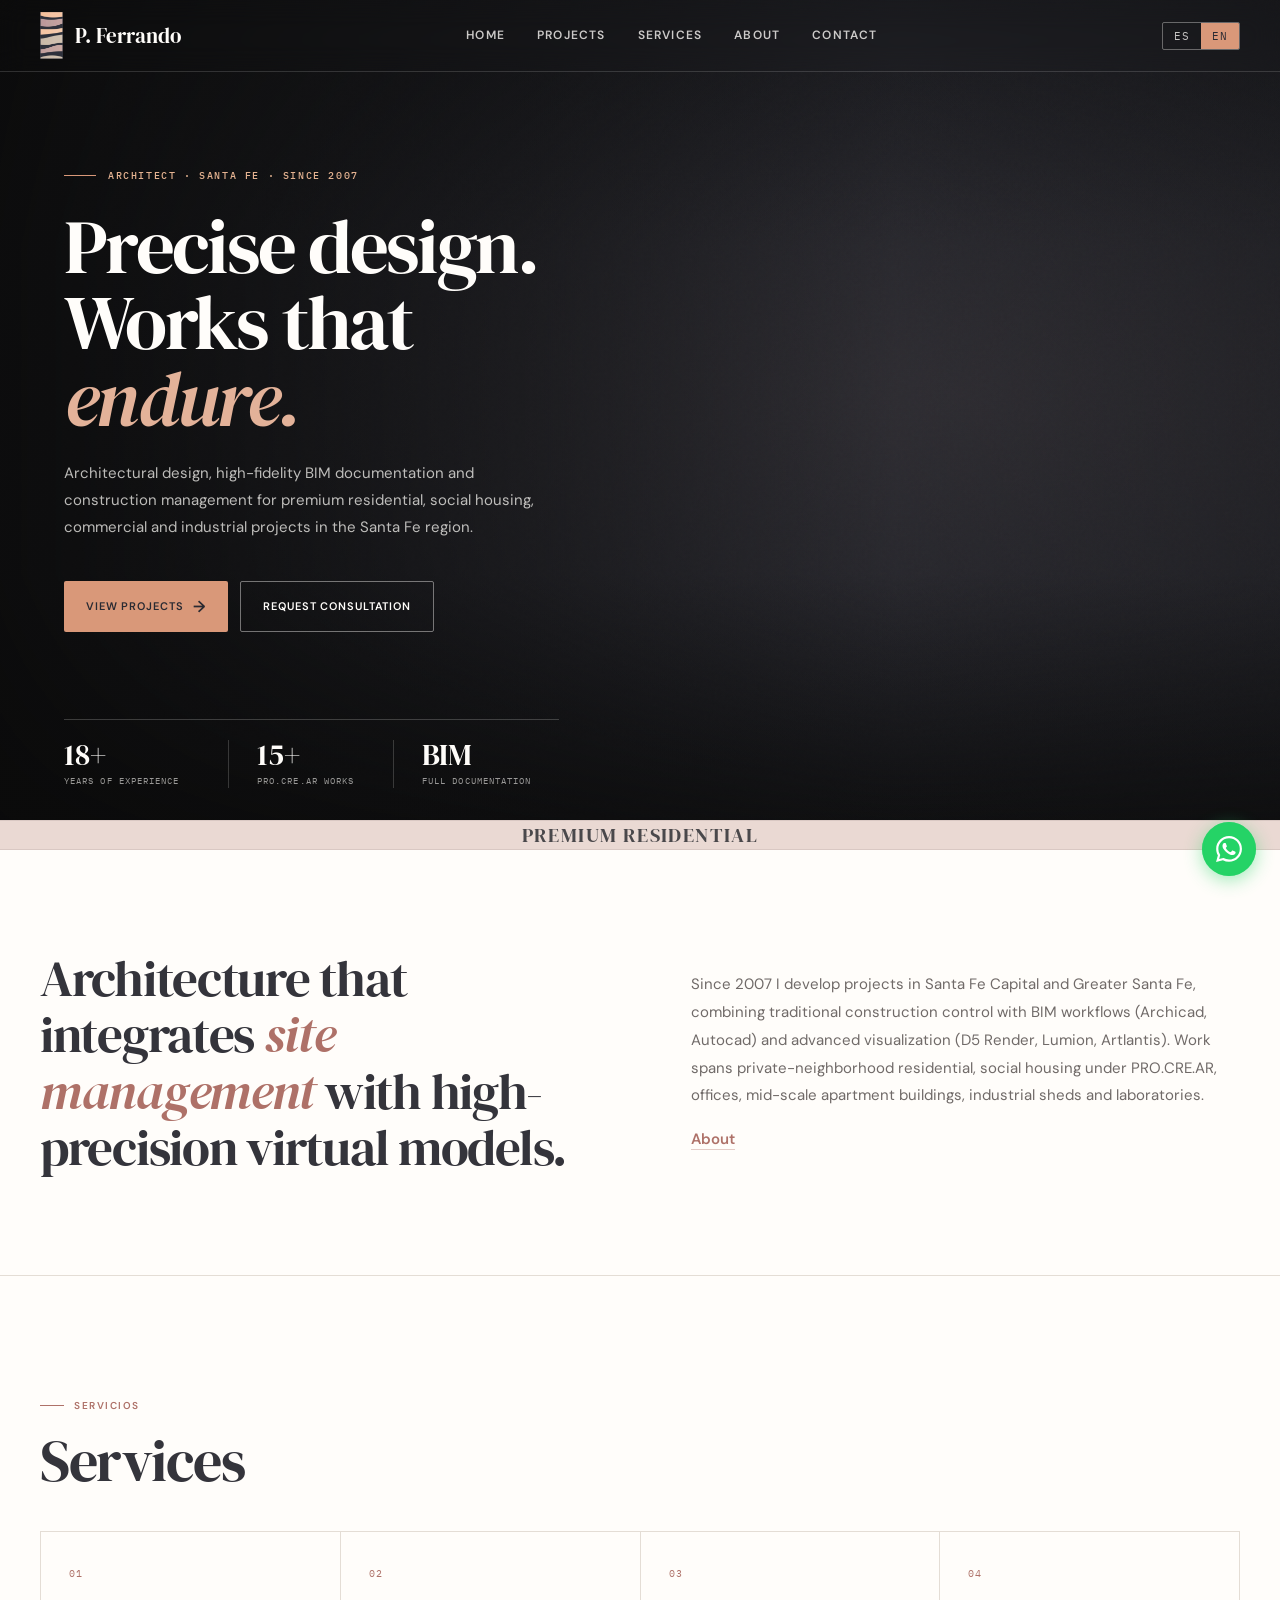
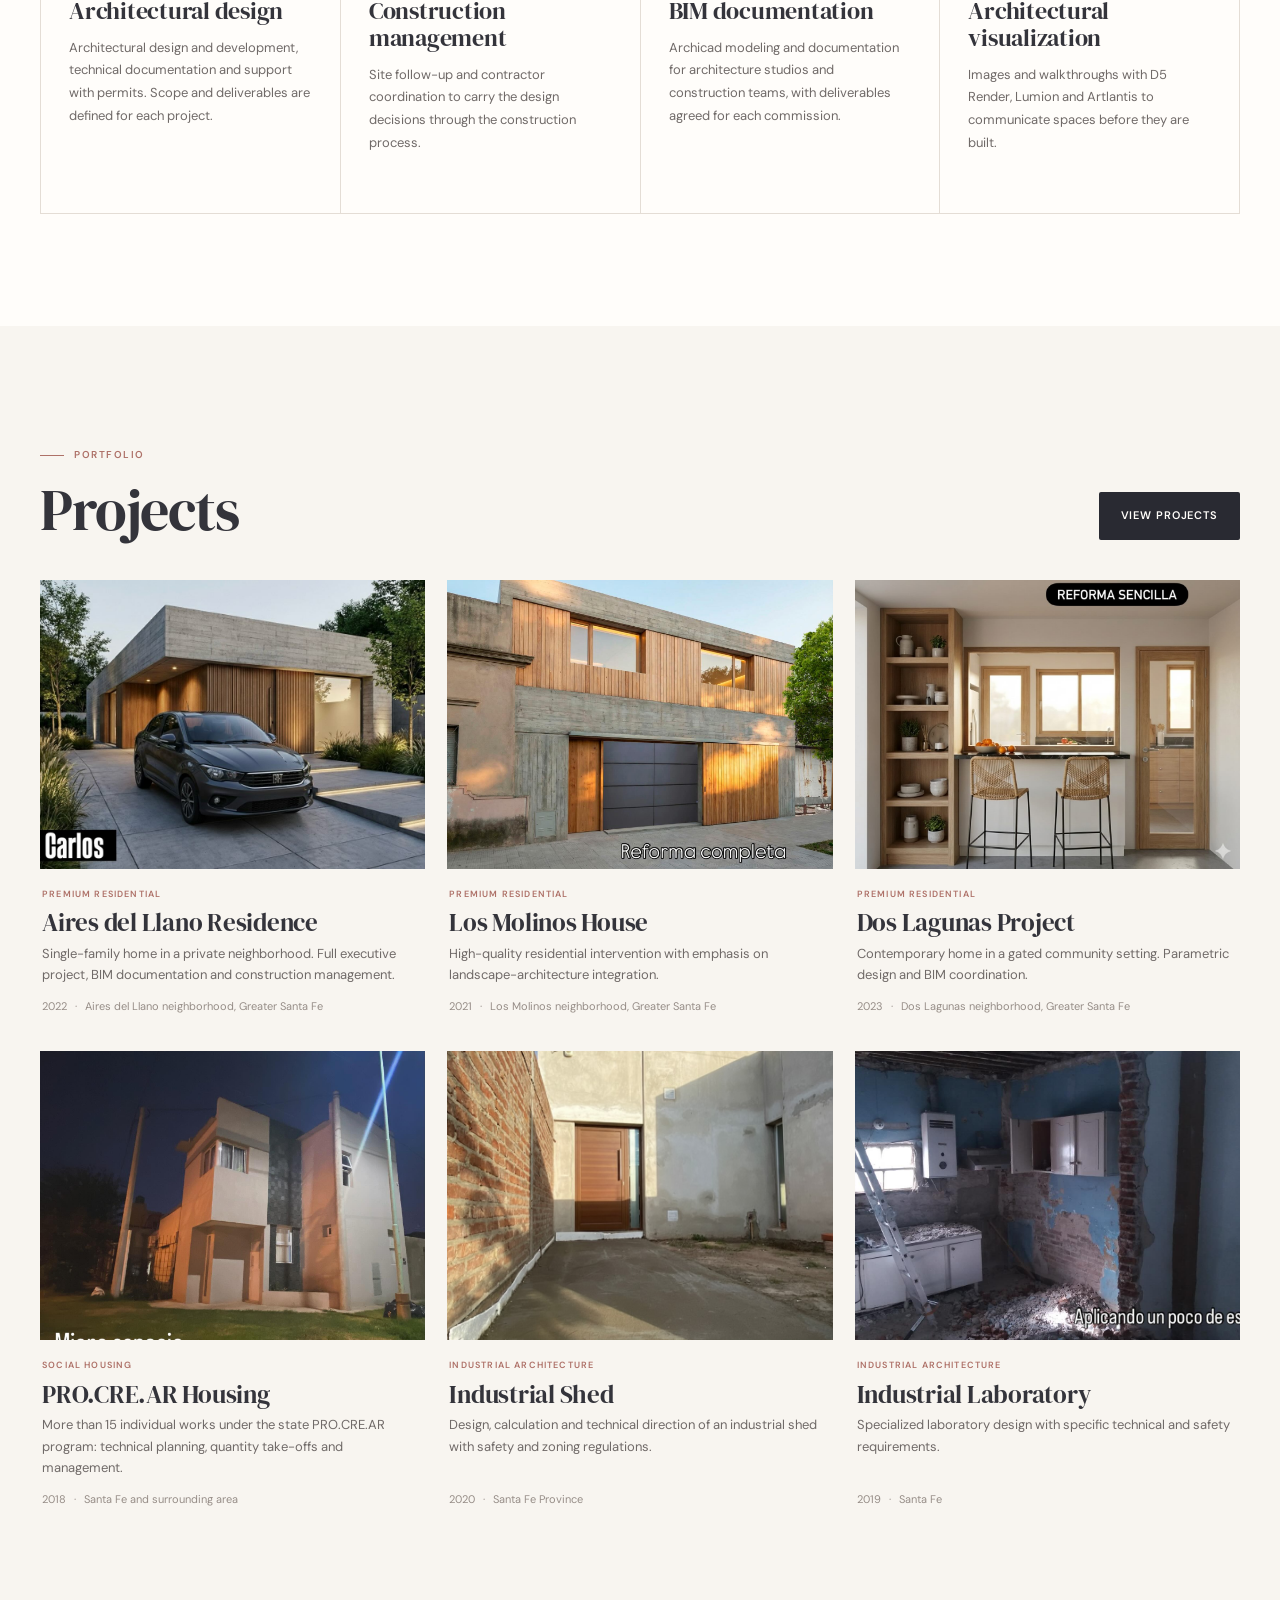
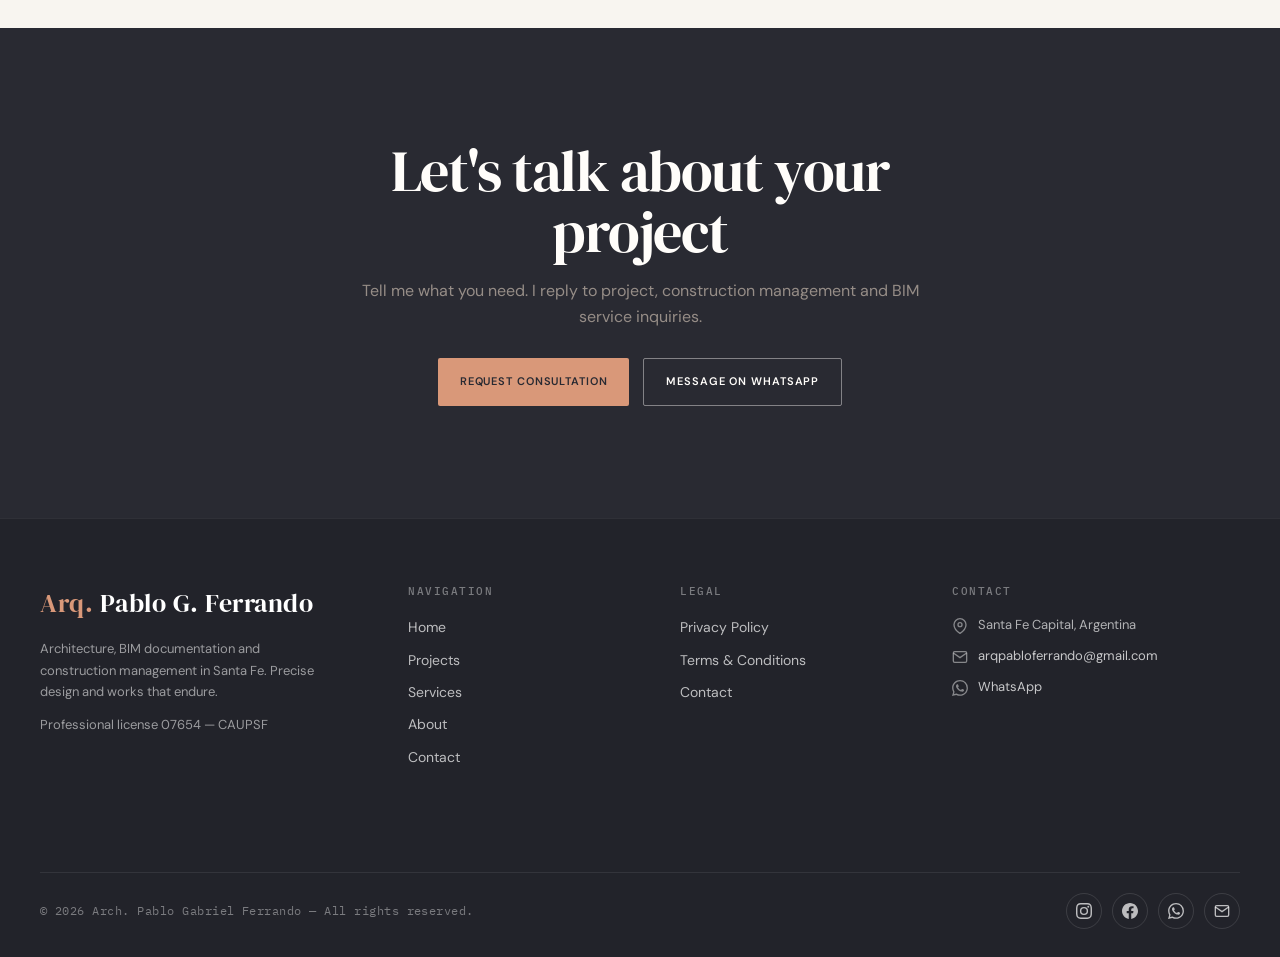
==== commit 48f2320b: "Refactor code structure for improved readability and maintainability" ====
--- a/index.html
+++ b/index.html
@@ -16,8 +16,8 @@
   <meta property="og:locale:alternate" content="en_US">
   <meta name="twitter:card" content="summary_large_image">
   <link rel="stylesheet" href="css/styles.css">
+  <link rel="stylesheet" href="css/hero-float.css">
   <link rel="stylesheet" href="css/ferrando.css">
-  <link rel="stylesheet" href="css/hero-float.css">
   <script type="application/ld+json">
   {
     "@context": "https://schema.org",
@@ -51,15 +51,15 @@
 <body>
   <div id="page-loader">
     <div class="loader-inner">
-      <div class="image-loader"><img src="../assets/images/Logo.jpg" alt="logo ARQ. Pablo G. Ferrando" height="50" width="30"></div>
+      <div class="image-loader"><img src="assets/images/Logo.jpg" alt="logo ARQ. Pablo G. Ferrando" height="50" width="30"></div>
       <div class="loader-logo">  Pablo Ferrando</div>
       <div class="loader-bar"><div class="loader-bar-inner"></div></div>
     </div>
   </div>
 
-    <nav id="navbar" class="transparent">
+  <nav id="navbar" class="transparent">
     <div class="nav-inner">
-      <a href="../index.html" class="nav-logo nav-logo-simple"> <img src="../assets/images/Logo.jpg" alt="logo ARQ. Pablo G. Ferrando" height="50" width="30">P. Ferrando</a>
+      <a href="index.html" class="nav-logo nav-logo-simple"><img src="assets/images/Logo.jpg" alt="" height="50" width="30"><span class="nav-logo-name">P. Ferrando</span></a>
 
       <div class="nav-links">
         <a href="index.html" class="nav-link" data-i18n="nav.home">Inicio</a>
@@ -73,7 +73,7 @@
           <button type="button" data-set-lang="es" class="active">ES</button>
           <button type="button" data-set-lang="en">EN</button>
         </div>
-        <button type="button" class="nav-hamburger" id="hamburger" aria-label="Menu"><span></span><span></span><span></span></button>
+        <button type="button" class="nav-hamburger" id="hamburger" aria-label="Abrir menú" aria-controls="mobile-menu" aria-expanded="false"><span></span><span></span><span></span></button>
       </div>
     </div>
   </nav>
@@ -114,7 +114,9 @@
   </section>
 
   <div class="ticker-bar">
-    <div class="ticker-track" id="ticker-track"></div>
+    <div class="ticker-window">
+      <ul class="ticker-track" id="ticker-track" aria-label="Especialidades"></ul>
+    </div>
   </div>
 
   <section class="intro-strip">
@@ -145,7 +147,7 @@
 
   <section class="section section--grey" id="featured-projects">
     <div class="container">
-      <div class="section-header" style="display:flex;justify-content:space-between;align-items:flex-end;flex-wrap:wrap;gap:16px;">
+      <div class="section-header section-header--split">
         <div>
           <div class="label">Portfolio</div>
           <h2 class="section-title" data-i18n="nav.projects">Proyectos</h2>
@@ -157,12 +159,12 @@
   </section>
 
   <section class="section section--dark">
-    <div class="container" style="text-align:center;max-width:640px;margin:0 auto;">
-      <h2 class="section-title" style="margin-bottom:16px;" data-i18n="contact.title">Hablemos de tu proyecto</h2>
-      <p style="color:var(--grey-400);margin-bottom:28px;" data-i18n="contact.subtitle">Cuéntame qué necesitás. Respondo a consultas de proyecto, dirección de obra y servicios BIM.</p>
-      <div style="display:flex;gap:14px;justify-content:center;flex-wrap:wrap;">
+    <div class="container home-cta-inner">
+      <h2 class="section-title home-cta-title" data-i18n="contact.title">Hablemos de tu proyecto</h2>
+      <p class="home-cta-copy" data-i18n="contact.subtitle">Cuéntame qué necesitás. Respondo a consultas de proyecto, dirección de obra y servicios BIM.</p>
+      <div class="home-cta-actions">
         <a href="pages/contact.html" class="btn btn--primary" data-i18n="hero.cta_secondary">Solicitar consulta</a>
-        <a href="https://wa.me/5493420000000" class="btn btn--outline" target="_blank" rel="noopener" data-i18n="contact.whatsapp_label">Escribir por WhatsApp</a>
+        <a href="https://wa.me/543424866544" class="btn btn--outline" target="_blank" rel="noopener" data-i18n="contact.whatsapp_label">Escribir por WhatsApp</a>
       </div>
     </div>
   </section>
@@ -173,7 +175,7 @@
         <div>
           <div class="footer-brand-name"><em>Arq.</em> Pablo G. Ferrando</div>
           <p class="footer-brand-desc" data-i18n="footer.brand_desc">Arquitectura, documentación BIM y dirección de obra en Santa Fe. Diseño preciso y obras que permanecen.</p>
-          <p class="footer-brand-desc" style="margin-top:12px;" data-i18n="footer.matricula">Matrícula profesional 07654 — CAUPSF</p>
+          <p class="footer-brand-desc footer-credential" data-i18n="footer.matricula">Matrícula profesional 07654 — CAUPSF</p>
         </div>
         <div>
           <p class="footer-col-title" data-i18n="footer.nav_title">Navegación</p>
@@ -197,7 +199,7 @@
           <p class="footer-col-title" data-i18n="footer.contact_title">Contacto</p>
           <div class="footer-contact-item"><svg viewBox="0 0 24 24" fill="none" stroke="currentColor" stroke-width="2" aria-hidden="true"><path d="M21 10c0 7-9 13-9 13s-9-6-9-13a9 9 0 0 1 18 0z"/><circle cx="12" cy="10" r="3"/></svg><span data-i18n="footer.location">Santa Fe Capital, Argentina</span></div>
           <div class="footer-contact-item"><svg viewBox="0 0 24 24" fill="none" stroke="currentColor" stroke-width="2" aria-hidden="true"><path d="M4 4h16c1.1 0 2 .9 2 2v12c0 1.1-.9 2-2 2H4c-1.1 0-2-.9-2-2V6c0-1.1.9-2 2-2z"/><polyline points="22,6 12,13 2,6"/></svg><a href="mailto:arqpabloferrando@gmail.com">arqpabloferrando@gmail.com</a></div>
-          <div class="footer-contact-item"><svg viewBox="0 0 24 24" fill="currentColor" aria-hidden="true"><path d="M17.472 14.382c-.297-.149-1.758-.867-2.03-.967-.273-.099-.471-.148-.67.15-.197.297-.767.966-.94 1.164-.173.199-.347.223-.644.075-.297-.15-1.255-.463-2.39-1.475-.883-.788-1.48-1.761-1.653-2.059-.173-.297-.018-.458.13-.606.134-.133.298-.347.446-.52.149-.174.198-.298.298-.497.099-.198.05-.371-.025-.52-.075-.149-.669-1.612-.916-2.207-.242-.579-.487-.5-.669-.51-.173-.008-.371-.01-.57-.01-.198 0-.52.074-.792.372-.272.297-1.04 1.016-1.04 2.479 0 1.462 1.065 2.875 1.213 3.074.149.198 2.096 3.2 5.077 4.487.709.306 1.262.489 1.694.625.712.227 1.36.195 1.871.118.571-.085 1.758-.719 2.006-1.413.248-.694.248-1.289.173-1.413-.074-.124-.272-.198-.57-.347m-5.421 7.403h-.004a9.87 9.87 0 01-5.031-1.378l-.361-.214-3.741.982.998-3.648-.235-.374a9.86 9.86 0 01-1.51-5.26c.001-5.45 4.436-9.884 9.888-9.884 2.64 0 5.122 1.03 6.988 2.898a9.825 9.825 0 012.893 6.994c-.003 5.45-4.435 9.884-9.885 9.884m8.413-18.297A11.815 11.815 0 0012.05 0C5.495 0 .16 5.335.157 11.892c0 2.096.547 4.142 1.588 5.945L.057 24l6.305-1.654a11.882 11.882 0 005.683 1.448h.005c6.554 0 11.89-5.335 11.893-11.893a11.821 11.821 0 00-3.48-8.413z"/></svg><a href="https://wa.me/5493420000000" target="_blank" rel="noopener noreferrer">WhatsApp</a></div>
+          <div class="footer-contact-item"><svg viewBox="0 0 24 24" fill="currentColor" aria-hidden="true"><path d="M17.472 14.382c-.297-.149-1.758-.867-2.03-.967-.273-.099-.471-.148-.67.15-.197.297-.767.966-.94 1.164-.173.199-.347.223-.644.075-.297-.15-1.255-.463-2.39-1.475-.883-.788-1.48-1.761-1.653-2.059-.173-.297-.018-.458.13-.606.134-.133.298-.347.446-.52.149-.174.198-.298.298-.497.099-.198.05-.371-.025-.52-.075-.149-.669-1.612-.916-2.207-.242-.579-.487-.5-.669-.51-.173-.008-.371-.01-.57-.01-.198 0-.52.074-.792.372-.272.297-1.04 1.016-1.04 2.479 0 1.462 1.065 2.875 1.213 3.074.149.198 2.096 3.2 5.077 4.487.709.306 1.262.489 1.694.625.712.227 1.36.195 1.871.118.571-.085 1.758-.719 2.006-1.413.248-.694.248-1.289.173-1.413-.074-.124-.272-.198-.57-.347m-5.421 7.403h-.004a9.87 9.87 0 01-5.031-1.378l-.361-.214-3.741.982.998-3.648-.235-.374a9.86 9.86 0 01-1.51-5.26c.001-5.45 4.436-9.884 9.888-9.884 2.64 0 5.122 1.03 6.988 2.898a9.825 9.825 0 012.893 6.994c-.003 5.45-4.435 9.884-9.885 9.884m8.413-18.297A11.815 11.815 0 0012.05 0C5.495 0 .16 5.335.157 11.892c0 2.096.547 4.142 1.588 5.945L.057 24l6.305-1.654a11.882 11.882 0 005.683 1.448h.005c6.554 0 11.89-5.335 11.893-11.893a11.821 11.821 0 00-3.48-8.413z"/></svg><a href="https://wa.me/543424866544" target="_blank" rel="noopener noreferrer">WhatsApp</a></div>
         </div>
       </div>
       <div class="footer-bar">
@@ -205,20 +207,22 @@
         <div class="footer-socials">
           <a href="https://www.instagram.com/arqpablo.ferrando/" target="_blank" rel="noopener noreferrer" aria-label="Instagram"><svg viewBox="0 0 24 24" fill="currentColor" aria-hidden="true"><path d="M12 2.163c3.204 0 3.584.012 4.85.07 3.252.148 4.771 1.691 4.919 4.919.058 1.265.069 1.645.069 4.849 0 3.205-.012 3.584-.069 4.849-.149 3.225-1.664 4.771-4.919 4.919-1.266.058-1.644.07-4.85.07-3.204 0-3.584-.012-4.849-.07-3.26-.149-4.771-1.699-4.919-4.92-.058-1.265-.07-1.644-.07-4.849 0-3.204.013-3.583.07-4.849.149-3.227 1.664-4.771 4.919-4.919 1.266-.057 1.645-.069 4.849-.069zM12 0C8.741 0 8.333.014 7.053.072 2.695.272.273 2.69.073 7.052.014 8.333 0 8.741 0 12c0 3.259.014 3.668.072 4.948.2 4.358 2.618 6.78 6.98 6.98C8.333 23.986 8.741 24 12 24c3.259 0 3.668-.014 4.948-.072 4.354-.2 6.782-2.618 6.979-6.98.059-1.28.073-1.689.073-4.948 0-3.259-.014-3.667-.072-4.947-.196-4.354-2.617-6.78-6.979-6.98C15.668.014 15.259 0 12 0zm0 5.838a6.162 6.162 0 100 12.324 6.162 6.162 0 000-12.324zM12 16a4 4 0 110-8 4 4 0 010 8zm6.406-11.845a1.44 1.44 0 100 2.881 1.44 1.44 0 000-2.881z"/></svg></a>
           <a href="https://www.facebook.com/profile.php?id=61558146892451" target="_blank" rel="noopener noreferrer" aria-label="Facebook"><svg viewBox="0 0 24 24" fill="currentColor" aria-hidden="true"><path d="M24 12.073c0-6.627-5.373-12-12-12s-12 5.373-12 12c0 5.99 4.388 10.954 10.125 11.854v-8.385H7.078v-3.47h3.047V9.43c0-3.007 1.792-4.669 4.533-4.669 1.312 0 2.686.235 2.686.235v2.953H15.83c-1.491 0-1.956.925-1.956 1.874v2.25h3.328l-.532 3.47h-2.796v8.385C19.612 23.027 24 18.062 24 12.073z"/></svg></a>
-          <a href="https://wa.me/5493420000000" target="_blank" rel="noopener noreferrer" aria-label="WhatsApp"><svg viewBox="0 0 24 24" fill="currentColor" aria-hidden="true"><path d="M17.472 14.382c-.297-.149-1.758-.867-2.03-.967-.273-.099-.471-.148-.67.15-.197.297-.767.966-.94 1.164-.173.199-.347.223-.644.075-.297-.15-1.255-.463-2.39-1.475-.883-.788-1.48-1.761-1.653-2.059-.173-.297-.018-.458.13-.606.134-.133.298-.347.446-.52.149-.174.198-.298.298-.497.099-.198.05-.371-.025-.52-.075-.149-.669-1.612-.916-2.207-.242-.579-.487-.5-.669-.51-.173-.008-.371-.01-.57-.01-.198 0-.52.074-.792.372-.272.297-1.04 1.016-1.04 2.479 0 1.462 1.065 2.875 1.213 3.074.149.198 2.096 3.2 5.077 4.487.709.306 1.262.489 1.694.625.712.227 1.36.195 1.871.118.571-.085 1.758-.719 2.006-1.413.248-.694.248-1.289.173-1.413-.074-.124-.272-.198-.57-.347m-5.421 7.403h-.004a9.87 9.87 0 01-5.031-1.378l-.361-.214-3.741.982.998-3.648-.235-.374a9.86 9.86 0 01-1.51-5.26c.001-5.45 4.436-9.884 9.888-9.884 2.64 0 5.122 1.03 6.988 2.898a9.825 9.825 0 012.893 6.994c-.003 5.45-4.435 9.884-9.885 9.884m8.413-18.297A11.815 11.815 0 0012.05 0C5.495 0 .16 5.335.157 11.892c0 2.096.547 4.142 1.588 5.945L.057 24l6.305-1.654a11.882 11.882 0 005.683 1.448h.005c6.554 0 11.89-5.335 11.893-11.893a11.821 11.821 0 00-3.48-8.413z"/></svg></a>
+          <a href="https://wa.me/543424866544" target="_blank" rel="noopener noreferrer" aria-label="WhatsApp"><svg viewBox="0 0 24 24" fill="currentColor" aria-hidden="true"><path d="M17.472 14.382c-.297-.149-1.758-.867-2.03-.967-.273-.099-.471-.148-.67.15-.197.297-.767.966-.94 1.164-.173.199-.347.223-.644.075-.297-.15-1.255-.463-2.39-1.475-.883-.788-1.48-1.761-1.653-2.059-.173-.297-.018-.458.13-.606.134-.133.298-.347.446-.52.149-.174.198-.298.298-.497.099-.198.05-.371-.025-.52-.075-.149-.669-1.612-.916-2.207-.242-.579-.487-.5-.669-.51-.173-.008-.371-.01-.57-.01-.198 0-.52.074-.792.372-.272.297-1.04 1.016-1.04 2.479 0 1.462 1.065 2.875 1.213 3.074.149.198 2.096 3.2 5.077 4.487.709.306 1.262.489 1.694.625.712.227 1.36.195 1.871.118.571-.085 1.758-.719 2.006-1.413.248-.694.248-1.289.173-1.413-.074-.124-.272-.198-.57-.347m-5.421 7.403h-.004a9.87 9.87 0 01-5.031-1.378l-.361-.214-3.741.982.998-3.648-.235-.374a9.86 9.86 0 01-1.51-5.26c.001-5.45 4.436-9.884 9.888-9.884 2.64 0 5.122 1.03 6.988 2.898a9.825 9.825 0 012.893 6.994c-.003 5.45-4.435 9.884-9.885 9.884m8.413-18.297A11.815 11.815 0 0012.05 0C5.495 0 .16 5.335.157 11.892c0 2.096.547 4.142 1.588 5.945L.057 24l6.305-1.654a11.882 11.882 0 005.683 1.448h.005c6.554 0 11.89-5.335 11.893-11.893a11.821 11.821 0 00-3.48-8.413z"/></svg></a>
           <a href="mailto:arqpabloferrando@gmail.com" aria-label="Email"><svg viewBox="0 0 24 24" fill="none" stroke="currentColor" stroke-width="2" aria-hidden="true"><path d="M4 4h16c1.1 0 2 .9 2 2v12c0 1.1-.9 2-2 2H4c-1.1 0-2-.9-2-2V6c0-1.1.9-2 2-2z"/><polyline points="22,6 12,13 2,6"/></svg></a>
         </div>
       </div>
     </div>
   </footer>
 
-  <a href="https://wa.me/5493420000000" class="fab-whatsapp" target="_blank" rel="noopener" aria-label="WhatsApp">
+  <a href="https://wa.me/543424866544" class="fab-whatsapp" target="_blank" rel="noopener" aria-label="WhatsApp">
     <svg viewBox="0 0 24 24" fill="currentColor"><path d="M17.472 14.382c-.297-.149-1.758-.867-2.03-.967-.273-.099-.471-.148-.67.15-.197.297-.767.966-.94 1.164-.173.199-.347.223-.644.075-.297-.15-1.255-.463-2.39-1.475-.883-.788-1.48-1.761-1.653-2.059-.173-.297-.018-.458.13-.606.134-.133.298-.347.446-.52.149-.174.198-.298.298-.497.099-.198.05-.371-.025-.52-.075-.149-.669-1.612-.916-2.207-.242-.579-.487-.5-.669-.51-.173-.008-.371-.01-.57-.01-.198 0-.52.074-.792.372-.272.297-1.04 1.016-1.04 2.479 0 1.462 1.065 2.875 1.213 3.074.149.198 2.096 3.2 5.077 4.487.709.306 1.262.489 1.694.625.712.227 1.36.195 1.871.118.571-.085 1.758-.719 2.006-1.413.248-.694.248-1.289.173-1.413-.074-.124-.272-.198-.57-.347m-5.421 7.403h-.004a9.87 9.87 0 01-5.031-1.378l-.361-.214-3.741.982.998-3.648-.235-.374a9.86 9.86 0 01-1.51-5.26c.001-5.45 4.436-9.884 9.888-9.884 2.64 0 5.122 1.03 6.988 2.898a9.825 9.825 0 012.893 6.994c-.003 5.45-4.435 9.884-9.885 9.884m8.413-18.297A11.815 11.815 0 0012.05 0C5.495 0 .16 5.335.157 11.892c0 2.096.547 4.142 1.588 5.945L.057 24l6.305-1.654a11.882 11.882 0 005.683 1.448h.005c6.554 0 11.89-5.335 11.893-11.893a11.821 11.821 0 00-3.48-8.413z"/></svg>
   </a>
 
   <script src="js/i18n.js"></script>
   <script src="js/main.js"></script>
   <script>
+    let tickerTimer;
+
     document.addEventListener('DOMContentLoaded', async () => {
       // Wait for I18N
       const check = setInterval(() => {
@@ -251,8 +255,41 @@
       const ticker = document.getElementById('ticker-track');
       if (ticker && content.ticker) {
         const items = content.ticker[lang] || content.ticker.es || [];
-        const doubled = [...items, ...items];
-        ticker.innerHTML = doubled.map(i => `<span class="ticker-item">${i} <span class="ticker-dot"></span></span>`).join('');
+        clearTimeout(tickerTimer);
+        ticker.style.transition = 'none';
+        ticker.style.transform = 'translate3d(0, 0, 0)';
+        ticker.setAttribute('aria-label', lang === 'en' ? 'Areas of practice' : 'Especialidades');
+        ticker.innerHTML = [...items, ...items].map((item, index) => `
+          <li class="ticker-item"${index >= items.length ? ' aria-hidden="true"' : ''}>${item}</li>
+        `).join('');
+
+        const tickerItems = ticker.querySelectorAll('.ticker-item');
+        const motionPreference = window.matchMedia('(prefers-reduced-motion: reduce)');
+        if (items.length > 1 && !motionPreference.matches) {
+          let currentIndex = 0;
+          const advanceTicker = () => {
+            currentIndex += 1;
+            const itemHeight = tickerItems[0].getBoundingClientRect().height;
+            ticker.style.transition = '';
+            ticker.style.transform = `translate3d(0, -${itemHeight * currentIndex}px, 0)`;
+
+            if (currentIndex === items.length) {
+              tickerTimer = setTimeout(() => {
+                ticker.style.transition = 'none';
+                ticker.style.transform = 'translate3d(0, 0, 0)';
+                currentIndex = 0;
+                requestAnimationFrame(() => {
+                  ticker.style.transition = '';
+                  tickerTimer = setTimeout(advanceTicker, 3200);
+                });
+              }, 700);
+            } else {
+              tickerTimer = setTimeout(advanceTicker, 3200);
+            }
+          };
+
+          tickerTimer = setTimeout(advanceTicker, 3200);
+        }
       }
 
       // Services
@@ -270,7 +307,10 @@
       // Featured projects
       const fg = document.getElementById('featured-grid');
       if (fg) {
-        const featured = projects.filter(p => p.featured).slice(0, 4);
+        const featured = [
+          ...projects.filter(p => p.featured),
+          ...projects.filter(p => !p.featured)
+        ].slice(0, 6);
         fg.innerHTML = featured.map(p => `
           <a href="pages/project.html?id=${p.id}" class="project-card" data-reveal data-tags="${(p.tags||[]).join(',')}">
             <div class="project-card-img"><img src="${p.cover}" alt="${t(p.title)}" loading="lazy"></div>
--- a/css/styles.css
+++ b/css/styles.css
@@ -1,12 +1,3 @@
-/* ==========================================================================
-   AXIUM INDUSTRIAL – CORE STYLESHEET
-   Corporate / Industrial / Institutional
-   ========================================================================== */
-
-/* --- FONTS --- */
-@import url("https://fonts.googleapis.com/css2?family=Barlow:ital,wght@0,300;0,400;0,500;0,600;0,700;0,800;1,300&family=Barlow+Condensed:wght@400;500;600;700;800&family=IBM+Plex+Mono:wght@400;500&display=swap");
-
-/* --- RESET --- */
 *,
 *::before,
 *::after {
@@ -19,9 +10,9 @@
   font-size: 16px;
 }
 body {
-  font-family: "Barlow", sans-serif;
-  background: #fff;
-  color: #1a1a1a;
+  font-family: var(--font-body);
+  background: var(--white);
+  color: var(--grey-900);
   line-height: 1.6;
   overflow-x: hidden;
 }
@@ -36,26 +27,21 @@
 ul {
   list-style: none;
 }
-
-/* --- VARIABLES --- */
 :root {
-  --black: #0a0a0a;
-  --grey-900: #1a1a1a;
-  --grey-800: #2d2d2d;
-  --grey-600: #4a4a4a;
-  --grey-400: #888;
-  --grey-200: #d4d4d4;
-  --grey-100: #f0f0f0;
-  --grey-50: #f8f8f8;
-  --white: #ffffff;
-  --accent: #ddb469; /* industrial amber */
-  --accent-dk: rgb(197, 81, 91);
-  --red: #b02a00;
-
-  --font-display: "Barlow Condensed", sans-serif;
-  --font-body: "Barlow", sans-serif;
+  --black: #292a32;
+  --grey-900: #34343b;
+  --grey-800: #4a484b;
+  --grey-600: #706a68;
+  --grey-400: #968d87;
+  --grey-200: #e4ddd5;
+  --grey-100: #f0eae4;
+  --grey-50: #f8f5f0;
+  --white: #fffdfa;
+  --accent: #d99879;
+  --accent-dk: #ae7168;
+  --font-display: Georgia, serif;
+  --font-body: Arial, sans-serif;
   --font-mono: "IBM Plex Mono", monospace;
-
   --nav-h: 72px;
   --section-pad: 96px;
   --max-w: 1320px;
@@ -64,8 +50,6 @@
   --shadow: 0 2px 24px rgba(0, 0, 0, 0.08);
   --shadow-lg: 0 8px 48px rgba(0, 0, 0, 0.14);
 }
-
-/* --- UTILITIES --- */
 .container {
   max-width: var(--max-w);
   margin: 0 auto;
@@ -81,11 +65,6 @@
 .section--grey {
   background: var(--grey-50);
 }
-.section--mid {
-  background: var(--grey-900);
-  color: var(--white);
-}
-
 .label {
   font-family: var(--font-mono);
   font-size: 11px;
@@ -105,7 +84,6 @@
   height: 1px;
   background: var(--accent);
 }
-
 .section-title {
   font-family: var(--font-display);
   font-size: clamp(36px, 4vw, 54px);
@@ -114,24 +92,9 @@
   line-height: 1.05;
   color: var(--grey-900);
 }
-.section--dark .section-title,
-.section--mid .section-title {
+.section--dark .section-title {
   color: var(--white);
 }
-
-.section-sub {
-  font-size: 16px;
-  font-weight: 400;
-  color: var(--grey-600);
-  max-width: 560px;
-  line-height: 1.7;
-  margin-top: 16px;
-}
-.section--dark .section-sub,
-.section--mid .section-sub {
-  color: var(--grey-400);
-}
-
 .section-header {
   margin-bottom: 56px;
 }
@@ -141,7 +104,6 @@
   justify-content: space-between;
   gap: 40px;
 }
-
 .btn {
   display: inline-flex;
   align-items: center;
@@ -173,14 +135,6 @@
   background: rgba(255, 255, 255, 0.1);
   border-color: var(--white);
 }
-.btn--outline-dark {
-  background: transparent;
-  color: var(--grey-900);
-  border: 1px solid var(--grey-200);
-}
-.btn--outline-dark:hover {
-  border-color: var(--grey-900);
-}
 .btn-arrow {
   font-size: 16px;
   transition: transform 0.2s;
@@ -188,34 +142,12 @@
 .btn:hover .btn-arrow {
   transform: translateX(4px);
 }
-
-.tag {
-  font-family: var(--font-mono);
-  font-size: 10px;
-  font-weight: 500;
-  letter-spacing: 0.14em;
-  text-transform: uppercase;
-  padding: 4px 10px;
-  background: var(--grey-100);
-  color: var(--grey-600);
-  border-radius: var(--radius);
-}
-.tag--accent {
-  background: rgba(200, 150, 12, 0.12);
-  color: var(--accent);
-}
-
 .divider {
   width: 100%;
   height: 1px;
   background: var(--grey-200);
   margin: 0;
 }
-.divider--dark {
-  background: rgba(255, 255, 255, 0.08);
-}
-
-/* --- LOADING --- */
 #page-loader {
   position: fixed;
   inset: 0;
@@ -266,10 +198,6 @@
     width: 100%;
   }
 }
-
-/* ==========================================================================
-   NAVBAR
-   ========================================================================== */
 #navbar {
   position: fixed;
   top: 0;
@@ -289,12 +217,6 @@
   background: rgba(26, 25, 25, 0.726);
   border-bottom: 1px solid var(--accent-dk);
 }
-/* #navbar.solid {
-  background: rgba(10,10,10,0.97);
-  backdrop-filter: blur(12px);
-  border-bottom-color: rgba(255,255,255,0.06);
-  box-shadow: 0 2px 20px rgba(0,0,0,0.3);
-} */
 .nav-inner {
   max-width: var(--max-w);
   margin: 0 auto;
@@ -309,36 +231,6 @@
   align-items: center;
   gap: 12px;
   text-decoration: none;
-}
-.nav-logo-mark {
-  width: 36px;
-  height: 36px;
-  background: var(--accent);
-  display: flex;
-  align-items: center;
-  justify-content: center;
-  font-family: var(--font-display);
-  font-weight: 800;
-  font-size: 16px;
-  color: var(--black);
-  letter-spacing: 0.02em;
-}
-.nav-logo-text {
-  font-family: var(--font-display);
-  font-size: 20px;
-  font-weight: 800;
-  color: var(--white);
-  letter-spacing: 0.08em;
-  text-transform: uppercase;
-}
-.nav-logo-sub {
-  font-family: var(--font-mono);
-  font-size: 9px;
-  font-weight: 400;
-  color: var(--grey-400);
-  letter-spacing: 0.15em;
-  text-transform: uppercase;
-  margin-top: 1px;
 }
 .nav-links {
   display: flex;
@@ -365,13 +257,6 @@
 .nav-link.active {
   color: var(--accent);
 }
-.nav-cta {
-  margin-left: 20px;
-  font-size: 12px;
-  padding: 10px 22px;
-}
-
-/* Hamburger */
 .nav-hamburger {
   display: none;
   flex-direction: column;
@@ -397,15 +282,13 @@
 .nav-hamburger.open span:nth-child(3) {
   transform: translateY(-7px) rotate(-45deg);
 }
-
-/* Mobile menu */
 #mobile-menu {
   display: none;
   position: fixed;
   top: var(--nav-h);
   left: 0;
   right: 0;
-  background: rgba(10, 10, 10, 0.98);
+  background: rgba(41, 42, 50, 0.98);
   backdrop-filter: blur(16px);
   padding: 24px 40px;
   flex-direction: column;
@@ -429,10 +312,6 @@
 .mobile-link:hover {
   color: var(--accent);
 }
-
-/* ==========================================================================
-   HERO
-   ========================================================================== */
 .hero {
   min-height: 100vh;
   position: relative;
@@ -445,15 +324,7 @@
 .hero-bg {
   position: absolute;
   inset: 0;
-  background:
-    linear-gradient(
-      to bottom,
-      rgba(10, 10, 10, 0.2) 0%,
-      rgba(10, 10, 10, 0.7) 60%,
-      rgba(10, 10, 10, 0.95) 100%
-    ),
-    url("https://images.unsplash.com/photo-1504307651254-35680f356dfd?w=1800&q=85")
-      center/cover no-repeat;
+  background: radial-gradient(ellipse at 75% 48%, #3b3940 0%, var(--black) 64%);
   z-index: 0;
 }
 .hero-noise {
@@ -466,7 +337,6 @@
 .hero-content {
   position: relative;
   z-index: 2;
-
   margin: auto;
   padding: 0 20px;
   width: 100%;
@@ -561,36 +431,6 @@
   text-transform: uppercase;
   margin-top: 4px;
 }
-.hero-scroll-indicator {
-  position: absolute;
-  bottom: 32px;
-  left: 50%;
-  transform: translateX(-50%);
-  z-index: 2;
-  display: flex;
-  flex-direction: column;
-  align-items: center;
-  gap: 8px;
-  opacity: 0;
-  animation: fadeIn 0.8s 2s ease forwards;
-}
-.hero-scroll-line {
-  width: 1px;
-  height: 40px;
-  background: linear-gradient(to bottom, var(--accent), transparent);
-  animation: scrollLine 1.8s ease infinite;
-}
-@keyframes scrollLine {
-  0%,
-  100% {
-    opacity: 0.3;
-    transform: scaleY(1);
-  }
-  50% {
-    opacity: 1;
-  }
-}
-
 @keyframes fadeUp {
   from {
     opacity: 0;
@@ -609,52 +449,6 @@
     opacity: 1;
   }
 }
-
-/* ==========================================================================
-   TICKER / MARQUEE
-   ========================================================================== */
-.ticker-bar {
-  background: var(--accent);
-  padding: 10px 0;
-  overflow: hidden;
-}
-.ticker-track {
-  display: flex;
-  gap: 0;
-  white-space: nowrap;
-  animation: ticker 30s linear infinite;
-}
-.ticker-item {
-  display: inline-flex;
-  align-items: center;
-  gap: 32px;
-  padding: 0 32px;
-  font-family: var(--font-mono);
-  font-size: 11px;
-  font-weight: 500;
-  letter-spacing: 0.14em;
-  text-transform: uppercase;
-  color: var(--black);
-}
-.ticker-dot {
-  width: 4px;
-  height: 4px;
-  background: var(--black);
-  border-radius: 50%;
-  opacity: 0.5;
-}
-@keyframes ticker {
-  0% {
-    transform: translateX(0);
-  }
-  100% {
-    transform: translateX(-50%);
-  }
-}
-
-/* ==========================================================================
-   INTRO STRIP
-   ========================================================================== */
 .intro-strip {
   padding: 80px 0;
   background: var(--white);
@@ -688,16 +482,12 @@
 .intro-body a {
   color: var(--accent);
   font-weight: 600;
-  border-bottom: 1px solid rgba(200, 150, 12, 0.3);
+  border-bottom: 1px solid rgba(217, 152, 121, 0.3);
   transition: border-color 0.2s;
 }
 .intro-body a:hover {
   border-color: var(--accent);
 }
-
-/* ==========================================================================
-   SERVICES
-   ========================================================================== */
 .services-grid {
   display: grid;
   grid-template-columns: repeat(4, 1fr);
@@ -730,12 +520,6 @@
 .service-card:hover::after {
   transform: scaleX(1);
 }
-.service-icon {
-  width: 48px;
-  height: 48px;
-  margin-bottom: 24px;
-  color: var(--accent);
-}
 .service-num {
   font-family: var(--font-mono);
   font-size: 11px;
@@ -757,116 +541,6 @@
   line-height: 1.7;
   margin-bottom: 24px;
 }
-.service-link {
-  font-size: 12px;
-  font-weight: 600;
-  letter-spacing: 0.08em;
-  text-transform: uppercase;
-  color: var(--accent);
-  display: flex;
-  align-items: center;
-  gap: 6px;
-  transition: gap 0.2s;
-}
-.service-card:hover .service-link {
-  gap: 10px;
-}
-
-/* ==========================================================================
-   MARKETS
-   ========================================================================== */
-.markets-grid {
-  display: grid;
-  grid-template-columns: repeat(4, 1fr);
-  gap: 24px;
-}
-.market-card {
-  position: relative;
-  overflow: hidden;
-  background: var(--grey-900);
-  aspect-ratio: 3/4;
-  cursor: pointer;
-  border-radius: var(--radius);
-}
-.market-bg {
-  position: absolute;
-  inset: 0;
-  background-size: cover;
-  background-position: center;
-  transition: transform 0.5s ease;
-  filter: grayscale(40%);
-}
-.market-overlay {
-  position: absolute;
-  inset: 0;
-  background: linear-gradient(
-    to top,
-    rgba(10, 10, 10, 0.9) 0%,
-    rgba(10, 10, 10, 0.3) 60%,
-    transparent 100%
-  );
-  transition: background 0.3s;
-}
-.market-card:hover .market-bg {
-  transform: scale(1.04);
-}
-.market-card:hover .market-overlay {
-  background: linear-gradient(
-    to top,
-    rgba(10, 10, 10, 0.95) 0%,
-    rgba(10, 10, 10, 0.5) 60%,
-    rgba(10, 10, 10, 0.1) 100%
-  );
-}
-.market-content {
-  position: absolute;
-  bottom: 0;
-  left: 0;
-  right: 0;
-  padding: 28px 24px;
-}
-.market-tag {
-  font-family: var(--font-mono);
-  font-size: 10px;
-  color: var(--accent);
-  letter-spacing: 0.14em;
-  text-transform: uppercase;
-  margin-bottom: 10px;
-}
-.market-name {
-  font-family: var(--font-display);
-  font-size: 22px;
-  font-weight: 700;
-  color: var(--white);
-  line-height: 1.1;
-  margin-bottom: 8px;
-  letter-spacing: -0.01em;
-}
-.market-summary {
-  font-size: 13px;
-  color: rgba(255, 255, 255, 0.55);
-  line-height: 1.5;
-  max-height: 0;
-  overflow: hidden;
-  transition:
-    max-height 0.4s ease,
-    opacity 0.3s;
-  opacity: 0;
-}
-.market-card:hover .market-summary {
-  max-height: 80px;
-  opacity: 1;
-}
-
-/* ==========================================================================
-   PRODUCTS
-   ========================================================================== */
-.products-filter {
-  display: flex;
-  gap: 8px;
-  margin-bottom: 40px;
-  flex-wrap: wrap;
-}
 .filter-btn {
   font-family: var(--font-mono);
   font-size: 11px;
@@ -890,416 +564,12 @@
   color: var(--white);
   border-color: var(--grey-900);
 }
-.products-grid {
-  display: grid;
-  grid-template-columns: repeat(4, 1fr);
-  gap: 1px;
-  background: var(--grey-200);
-  border: 1px solid var(--grey-200);
-}
-.product-card {
-  background: var(--white);
-  padding: 0;
-  overflow: hidden;
-  transition: background 0.2s;
-  cursor: default;
-}
-.product-card:hover {
-  background: var(--grey-50);
-}
-.product-img {
-  width: 100%;
-  aspect-ratio: 16/9;
-  object-fit: cover;
-  filter: grayscale(20%);
-  transition: filter 0.3s;
-}
-.product-card:hover .product-img {
-  filter: grayscale(0%);
-}
-.product-body {
-  padding: 20px 22px 24px;
-}
-.product-cat {
-  font-family: var(--font-mono);
-  font-size: 10px;
-  color: var(--accent);
-  letter-spacing: 0.14em;
-  text-transform: uppercase;
-  margin-bottom: 8px;
-}
-.product-name {
-  font-family: var(--font-display);
-  font-size: 17px;
-  font-weight: 700;
-  color: var(--grey-900);
-  line-height: 1.2;
-  margin-bottom: 8px;
-  letter-spacing: -0.01em;
-}
-.product-spec {
-  font-size: 12.5px;
-  color: var(--grey-600);
-  line-height: 1.55;
-}
-
-/* ==========================================================================
-   GLOBAL PRESENCE / MAP
-   ========================================================================== */
-.map-section {
-  background: var(--grey-900);
-  color: var(--white);
-  overflow: hidden;
-}
-.map-header {
-  display: flex;
-  align-items: flex-start;
-  justify-content: space-between;
-  gap: 40px;
-  margin-bottom: 56px;
-}
-.map-stats {
-  display: grid;
-  grid-template-columns: repeat(4, 1fr);
-  gap: 32px;
-  margin-bottom: 56px;
-}
-.map-stat {
-  padding: 28px 24px;
-  background: rgba(255, 255, 255, 0.04);
-  border: 1px solid rgba(255, 255, 255, 0.07);
-}
-.map-stat-num {
-  font-family: var(--font-display);
-  font-size: 44px;
-  font-weight: 800;
-  color: var(--white);
-  line-height: 1;
-  letter-spacing: -0.02em;
-}
-.map-stat-num .accent {
-  color: var(--accent);
-}
-.map-stat-label {
-  font-family: var(--font-mono);
-  font-size: 10px;
-  color: var(--grey-400);
-  letter-spacing: 0.14em;
-  text-transform: uppercase;
-  margin-top: 8px;
-}
-.world-map-wrap {
-  position: relative;
-  max-width: 880px;
-  margin: 0 auto;
-}
-.world-map-img {
-  width: 100%;
-  opacity: 0.55;
-  filter: invert(1) brightness(0.5);
-}
-/* Marker dots */
-.map-marker {
-  position: absolute;
-  width: 10px;
-  height: 10px;
-  transform: translate(-50%, -50%);
-}
-.map-marker-dot {
-  width: 10px;
-  height: 10px;
-  background: var(--accent);
-  border-radius: 50%;
-  position: relative;
-  z-index: 1;
-}
-.map-marker-pulse {
-  position: absolute;
-  inset: -4px;
-  border-radius: 50%;
-  border: 1px solid var(--accent);
-  opacity: 0;
-  animation: markerPulse 2.5s ease infinite;
-}
-.map-marker:nth-child(2) .map-marker-pulse {
-  animation-delay: 0.5s;
-}
-.map-marker:nth-child(3) .map-marker-pulse {
-  animation-delay: 1s;
-}
-.map-marker:nth-child(4) .map-marker-pulse {
-  animation-delay: 1.5s;
-}
-.map-marker:nth-child(5) .map-marker-pulse {
-  animation-delay: 0.3s;
-}
-.map-marker:nth-child(6) .map-marker-pulse {
-  animation-delay: 0.8s;
-}
-.map-marker:nth-child(7) .map-marker-pulse {
-  animation-delay: 1.3s;
-}
-.map-marker:nth-child(8) .map-marker-pulse {
-  animation-delay: 1.8s;
-}
-@keyframes markerPulse {
-  0% {
-    transform: scale(1);
-    opacity: 0.6;
-  }
-  100% {
-    transform: scale(3);
-    opacity: 0;
-  }
-}
-
-/* ==========================================================================
-   PROJECTS
-   ========================================================================== */
-.projects-featured {
-  display: grid;
-  grid-template-columns: 1fr 1fr;
-  gap: 1px;
-  background: var(--grey-200);
-  border: 1px solid var(--grey-200);
-  margin-bottom: 1px;
-}
 .project-card {
   background: var(--white);
   overflow: hidden;
   position: relative;
   display: block;
 }
-.project-card--tall {
-  grid-row: span 2;
-}
-.project-img-wrap {
-  overflow: hidden;
-}
-.project-img {
-  width: 100%;
-  object-fit: cover;
-  display: block;
-  filter: grayscale(15%);
-  transition:
-    transform 0.5s ease,
-    filter 0.3s;
-}
-.project-card--tall .project-img {
-  height: 480px;
-}
-.project-card:not(.project-card--tall) .project-img {
-  height: 220px;
-}
-.project-card:hover .project-img {
-  transform: scale(1.03);
-  filter: grayscale(0%);
-}
-.project-body {
-  padding: 28px 30px;
-}
-.project-meta {
-  display: flex;
-  align-items: center;
-  gap: 12px;
-  margin-bottom: 12px;
-}
-.project-country {
-  font-family: var(--font-mono);
-  font-size: 10px;
-  color: var(--grey-400);
-  letter-spacing: 0.1em;
-  text-transform: uppercase;
-}
-.project-title {
-  font-family: var(--font-display);
-  font-size: 22px;
-  font-weight: 700;
-  color: var(--grey-900);
-  line-height: 1.15;
-  margin-bottom: 12px;
-  letter-spacing: -0.01em;
-}
-.project-card--tall .project-title {
-  font-size: 28px;
-}
-.project-desc {
-  font-size: 13.5px;
-  color: var(--grey-600);
-  line-height: 1.65;
-}
-.projects-list {
-  display: grid;
-  grid-template-columns: repeat(3, 1fr);
-  gap: 1px;
-  background: var(--grey-200);
-  border: 1px solid var(--grey-200);
-}
-.project-list-item {
-  background: var(--white);
-  padding: 28px 30px;
-  display: flex;
-  flex-direction: column;
-  gap: 10px;
-  transition: background 0.2s;
-}
-.project-list-item:hover {
-  background: var(--grey-50);
-}
-
-/* ==========================================================================
-   WHY CHOOSE US
-   ========================================================================== */
-.why-grid {
-  display: grid;
-  grid-template-columns: 1fr 1fr;
-  gap: 80px;
-  align-items: start;
-}
-.why-items {
-  display: flex;
-  flex-direction: column;
-  gap: 0;
-}
-.why-item {
-  padding: 28px 0;
-  border-bottom: 1px solid rgba(255, 255, 255, 0.07);
-  display: flex;
-  gap: 24px;
-  align-items: flex-start;
-}
-.why-item:first-child {
-  border-top: 1px solid rgba(255, 255, 255, 0.07);
-}
-.why-item-num {
-  font-family: var(--font-mono);
-  font-size: 11px;
-  color: var(--accent);
-  letter-spacing: 0.1em;
-  min-width: 36px;
-  padding-top: 3px;
-}
-.why-item-title {
-  font-family: var(--font-display);
-  font-size: 20px;
-  font-weight: 700;
-  color: var(--white);
-  margin-bottom: 8px;
-  letter-spacing: -0.01em;
-}
-.why-item-desc {
-  font-size: 14px;
-  color: var(--grey-400);
-  line-height: 1.7;
-}
-.why-visual {
-  position: relative;
-}
-.why-img {
-  width: 100%;
-  filter: grayscale(20%) brightness(0.7);
-  border-radius: var(--radius);
-}
-.why-cert {
-  position: absolute;
-  bottom: -24px;
-  left: -24px;
-  background: var(--accent);
-  padding: 20px 24px;
-  min-width: 200px;
-}
-.why-cert-title {
-  font-family: var(--font-display);
-  font-size: 13px;
-  font-weight: 700;
-  color: var(--black);
-  letter-spacing: 0.06em;
-  text-transform: uppercase;
-  margin-bottom: 10px;
-}
-.why-cert-list {
-  display: flex;
-  flex-direction: column;
-  gap: 4px;
-}
-.why-cert-item {
-  font-family: var(--font-mono);
-  font-size: 10px;
-  color: rgba(0, 0, 0, 0.7);
-  letter-spacing: 0.1em;
-}
-
-/* ==========================================================================
-   CTA
-   ========================================================================== */
-.cta-section {
-  background: var(--black);
-  padding: 100px 0;
-  position: relative;
-  overflow: hidden;
-}
-.cta-section::before {
-  content: "";
-  position: absolute;
-  top: 0;
-  left: 0;
-  right: 0;
-  height: 1px;
-  background: linear-gradient(90deg, transparent, var(--accent), transparent);
-}
-.cta-inner {
-  text-align: center;
-  position: relative;
-  z-index: 1;
-}
-.cta-title {
-  font-family: var(--font-display);
-  font-size: clamp(40px, 5vw, 72px);
-  font-weight: 800;
-  color: var(--white);
-  line-height: 1;
-  letter-spacing: -0.02em;
-  text-transform: uppercase;
-  margin-bottom: 20px;
-}
-.cta-title em {
-  color: var(--accent);
-  font-style: normal;
-  display: block;
-}
-.cta-sub {
-  font-size: 16px;
-  color: var(--grey-400);
-  max-width: 480px;
-  margin: 0 auto 40px;
-  line-height: 1.7;
-}
-.cta-actions {
-  display: flex;
-  gap: 16px;
-  justify-content: center;
-  flex-wrap: wrap;
-}
-.cta-bg-text {
-  position: absolute;
-  font-family: var(--font-display);
-  font-size: 220px;
-  font-weight: 900;
-  color: rgba(255, 255, 255, 0.02);
-  letter-spacing: -0.05em;
-  text-transform: uppercase;
-  white-space: nowrap;
-  top: 50%;
-  left: 50%;
-  transform: translate(-50%, -50%);
-  z-index: 0;
-  pointer-events: none;
-  user-select: none;
-}
-
-/* ==========================================================================
-   FOOTER
-   ========================================================================== */
 footer {
   background: var(--black);
   border-top: 1px solid rgba(255, 255, 255, 0.06);
@@ -1311,32 +581,6 @@
   gap: 56px;
   margin-bottom: 56px;
 }
-.footer-brand {
-}
-.footer-logo {
-  display: flex;
-  align-items: center;
-  gap: 12px;
-  margin-bottom: 20px;
-}
-.footer-desc {
-  font-size: 13.5px;
-  color: var(--grey-400);
-  line-height: 1.75;
-  max-width: 280px;
-  margin-bottom: 24px;
-}
-.footer-contact-line {
-  font-size: 13px;
-  color: var(--grey-400);
-  display: flex;
-  align-items: center;
-  gap: 8px;
-  margin-bottom: 8px;
-}
-.footer-contact-line strong {
-  color: var(--white);
-}
 .footer-col-title {
   font-family: var(--font-mono);
   font-size: 10px;
@@ -1351,51 +595,12 @@
   flex-direction: column;
   gap: 10px;
 }
-.footer-link {
-  font-size: 13.5px;
-  color: rgba(255, 255, 255, 0.55);
-  transition: color 0.2s;
-}
-.footer-link:hover {
-  color: var(--white);
-}
-.footer-bottom {
-  display: flex;
-  align-items: center;
-  justify-content: space-between;
-  padding-top: 24px;
-  border-top: 1px solid rgba(255, 255, 255, 0.06);
-}
 .footer-copy {
   font-size: 12px;
   color: var(--grey-400);
   font-family: var(--font-mono);
   letter-spacing: 0.04em;
 }
-.footer-social {
-  display: flex;
-  gap: 12px;
-}
-.footer-social-link {
-  width: 34px;
-  height: 34px;
-  border: 1px solid rgba(255, 255, 255, 0.1);
-  border-radius: var(--radius);
-  display: flex;
-  align-items: center;
-  justify-content: center;
-  color: var(--grey-400);
-  font-size: 13px;
-  transition: var(--transition);
-}
-.footer-social-link:hover {
-  border-color: var(--accent);
-  color: var(--accent);
-}
-
-/* ==========================================================================
-   INNER PAGE HERO
-   ========================================================================== */
 .page-hero {
   background: var(--black);
   padding: 120px 0 72px;
@@ -1414,331 +619,36 @@
   background: linear-gradient(
     135deg,
     transparent 0%,
-    rgba(200, 150, 12, 0.04) 100%
+    rgba(217, 152, 121, 0.04) 100%
   );
   pointer-events: none;
 }
-.page-hero-label {
-  font-family: var(--font-mono);
-  font-size: 11px;
-  color: var(--accent);
-  letter-spacing: 0.2em;
-  text-transform: uppercase;
-  display: flex;
-  align-items: center;
-  gap: 12px;
-  margin-bottom: 20px;
-}
-.page-hero-label::before {
-  content: "";
-  display: block;
-  width: 24px;
-  height: 1px;
-  background: var(--accent);
-}
-.page-hero-title {
-  font-family: var(--font-display);
-  font-size: clamp(48px, 5vw, 72px);
-  font-weight: 800;
-  color: var(--white);
-  letter-spacing: -0.02em;
-  line-height: 1;
-  text-transform: uppercase;
-  margin-bottom: 20px;
-}
-.page-hero-sub {
-  font-size: 16px;
-  color: var(--grey-400);
-  max-width: 560px;
-  line-height: 1.7;
-}
-.page-breadcrumb {
-  display: flex;
-  align-items: center;
-  gap: 8px;
-  font-family: var(--font-mono);
-  font-size: 11px;
-  color: var(--grey-400);
-  letter-spacing: 0.08em;
-  margin-bottom: 32px;
-}
-.page-breadcrumb a {
-  color: var(--grey-400);
-  transition: color 0.2s;
-}
-.page-breadcrumb a:hover {
-  color: var(--accent);
-}
-.page-breadcrumb .sep {
-  color: var(--grey-600);
-}
-
-/* ==========================================================================
-   ABOUT PAGE
-   ========================================================================== */
-.about-mission-grid {
-  display: grid;
-  grid-template-columns: 1fr 1fr;
-  gap: 80px;
-  align-items: center;
-}
-.about-mission-visual {
-  position: relative;
-}
-.about-mission-img {
-  width: 100%;
-  filter: grayscale(15%);
-  border-radius: var(--radius);
-}
-.about-years-badge {
-  position: absolute;
-  bottom: -20px;
-  right: -20px;
-  width: 110px;
-  height: 110px;
-  background: var(--accent);
-  border-radius: 50%;
-  display: flex;
-  flex-direction: column;
-  align-items: center;
-  justify-content: center;
-}
-.about-years-num {
-  font-family: var(--font-display);
-  font-size: 36px;
-  font-weight: 800;
-  color: var(--black);
-  line-height: 1;
-  letter-spacing: -0.03em;
-}
-.about-years-text {
-  font-family: var(--font-mono);
-  font-size: 9px;
-  font-weight: 500;
-  color: rgba(0, 0, 0, 0.65);
-  letter-spacing: 0.12em;
-  text-transform: uppercase;
-  text-align: center;
-}
-.values-grid {
-  display: grid;
-  grid-template-columns: repeat(4, 1fr);
-  gap: 1px;
-  background: var(--grey-200);
-  border: 1px solid var(--grey-200);
-}
-.value-card {
-  background: var(--grey-50);
-  padding: 36px 28px;
-}
-.value-icon {
-  font-size: 28px;
-  margin-bottom: 16px;
-}
-.value-title {
-  font-family: var(--font-display);
-  font-size: 19px;
-  font-weight: 700;
-  color: var(--grey-900);
-  margin-bottom: 10px;
-  letter-spacing: -0.01em;
-}
-.value-desc {
-  font-size: 13.5px;
-  color: var(--grey-600);
-  line-height: 1.65;
-}
-
-.leadership-grid {
-  display: grid;
-  grid-template-columns: repeat(3, 1fr);
-  gap: 32px;
-}
-.leader-card {
-}
-.leader-img {
-  width: 100%;
-  aspect-ratio: 3/4;
-  object-fit: cover;
-  filter: grayscale(20%);
-  margin-bottom: 20px;
-  border-radius: var(--radius);
-}
-.leader-name {
-  font-family: var(--font-display);
-  font-size: 20px;
-  font-weight: 700;
-  color: var(--grey-900);
-  letter-spacing: -0.01em;
-  margin-bottom: 4px;
-}
-.leader-role {
-  font-family: var(--font-mono);
-  font-size: 11px;
-  color: var(--accent);
-  letter-spacing: 0.12em;
-  text-transform: uppercase;
-  margin-bottom: 12px;
-}
-.leader-bio {
-  font-size: 13.5px;
-  color: var(--grey-600);
-  line-height: 1.65;
-}
-
-/* ==========================================================================
-   CONTACT PAGE
-   ========================================================================== */
 .contact-grid {
   display: grid;
   grid-template-columns: 1fr 1.4fr;
   gap: 80px;
 }
-.contact-info {
-}
-.contact-info-title {
-  font-family: var(--font-display);
-  font-size: 32px;
-  font-weight: 700;
-  color: var(--grey-900);
-  margin-bottom: 16px;
-  letter-spacing: -0.01em;
-}
-.contact-info-desc {
-  font-size: 15px;
-  color: var(--grey-600);
-  line-height: 1.7;
-  margin-bottom: 40px;
-}
-.contact-items {
-  display: flex;
-  flex-direction: column;
-  gap: 28px;
-}
-.contact-item {
-  display: flex;
-  gap: 16px;
-  align-items: flex-start;
-}
-.contact-item-icon {
-  width: 40px;
-  height: 40px;
-  background: var(--grey-100);
-  display: flex;
-  align-items: center;
-  justify-content: center;
-  border-radius: var(--radius);
-  flex-shrink: 0;
-  font-size: 16px;
-}
-.contact-item-label {
-  font-family: var(--font-mono);
-  font-size: 10px;
-  letter-spacing: 0.14em;
-  text-transform: uppercase;
-  color: var(--grey-400);
-  margin-bottom: 4px;
-}
-.contact-item-val {
-  font-size: 15px;
-  font-weight: 600;
-  color: var(--grey-900);
-  line-height: 1.4;
-}
-.contact-form-wrap {
-}
-.form-title {
-  font-family: var(--font-display);
-  font-size: 26px;
-  font-weight: 700;
-  color: var(--grey-900);
-  margin-bottom: 28px;
-  letter-spacing: -0.01em;
-}
-.form-row {
-  display: grid;
-  grid-template-columns: 1fr 1fr;
-  gap: 16px;
-}
 .form-group {
   margin-bottom: 16px;
-}
-.form-label {
-  display: block;
-  font-family: var(--font-mono);
-  font-size: 10px;
-  font-weight: 500;
-  letter-spacing: 0.14em;
-  text-transform: uppercase;
-  color: var(--grey-600);
-  margin-bottom: 8px;
-}
-.form-control {
-  width: 100%;
-  padding: 12px 16px;
-  font-family: var(--font-body);
-  font-size: 14px;
-  color: var(--grey-900);
-  background: var(--grey-50);
-  border: 1px solid var(--grey-200);
-  border-radius: var(--radius);
-  outline: none;
-  transition: border-color 0.2s;
-}
-.form-control:focus {
-  border-color: var(--accent);
-  background: var(--white);
 }
 textarea.form-control {
   resize: vertical;
   min-height: 130px;
 }
-.form-submit {
-  width: 100%;
-  justify-content: center;
-  padding: 16px;
-  font-size: 13px;
-}
-
-/* ==========================================================================
-   SCROLL ANIMATIONS
-   ========================================================================== */
-/* [data-reveal] {
-  opacity: 0;
-  transform: translateY(20px);
-  transition: opacity 0.6s ease, transform 0.6s ease;
-}
-[data-reveal].revealed {
-  opacity: 1;
-  transform: none;
-}
-[data-reveal-delay="1"] { transition-delay: 0.1s; }
-[data-reveal-delay="2"] { transition-delay: 0.2s; }
-[data-reveal-delay="3"] { transition-delay: 0.3s; }
-[data-reveal-delay="4"] { transition-delay: 0.4s; } */
-
 /* ==========================================================================
    RESPONSIVE
    ========================================================================== */
-
 @media (max-width: 1080px) {
   .hero-content {
     margin: auto !important;
   }
 }
-
 @media (max-width: 1366px) {
   .services-grid {
     grid-template-columns: repeat(2, 1fr);
   }
 }
 @media (max-width: 1100px) {
-  .markets-grid {
-    grid-template-columns: repeat(2, 1fr);
-  }
-  .products-grid {
-    grid-template-columns: repeat(2, 1fr);
-  }
   .footer-grid {
     grid-template-columns: 1fr 1fr;
     gap: 40px;
@@ -1751,35 +661,8 @@
   .services-grid {
     grid-template-columns: 1fr 1fr;
   }
-  .projects-featured {
-    grid-template-columns: 1fr;
-  }
-  .project-card--tall {
-    grid-row: auto;
-  }
-  .project-card--tall .project-img {
-    height: 280px;
-  }
-  .why-grid {
-    grid-template-columns: 1fr;
-  }
-  .why-visual {
-    display: none;
-  }
-  .about-mission-grid {
-    grid-template-columns: 1fr;
-  }
-  .values-grid {
-    grid-template-columns: 1fr 1fr;
-  }
-  .leadership-grid {
-    grid-template-columns: 1fr 1fr;
-  }
   .contact-grid {
     grid-template-columns: 1fr;
-  }
-  .map-stats {
-    grid-template-columns: 1fr 1fr;
   }
   .section-header--split {
     flex-direction: column;
@@ -1795,8 +678,7 @@
   .nav-inner {
     padding: 0 20px;
   }
-  .nav-links,
-  .nav-cta {
+  .nav-links {
     display: none;
   }
   .nav-hamburger {
@@ -1815,36 +697,7 @@
   .services-grid {
     grid-template-columns: 1fr;
   }
-  .markets-grid {
-    grid-template-columns: 1fr 1fr;
-  }
-  .products-grid {
-    grid-template-columns: 1fr 1fr;
-  }
-  .projects-list {
-    grid-template-columns: 1fr;
-  }
-  .form-row {
-    grid-template-columns: 1fr;
-  }
-  .values-grid {
-    grid-template-columns: 1fr;
-  }
-  .leadership-grid {
-    grid-template-columns: 1fr;
-  }
   .footer-grid {
     grid-template-columns: 1fr;
   }
-  .map-stats {
-    grid-template-columns: 1fr 1fr;
-  }
-}
-@media (max-width: 480px) {
-  .markets-grid {
-    grid-template-columns: 1fr;
-  }
-  .products-grid {
-    grid-template-columns: 1fr;
-  }
-}
+}
--- a/css/hero-float.css
+++ b/css/hero-float.css
@@ -26,7 +26,7 @@
 .hero-float-track {
   position: absolute;
   top: 0;
-  left: 40%;
+  left: 50%;
   right: 0;
   bottom: 0;
   width: min(58%, 820px);
@@ -46,7 +46,7 @@
 .hero-float-item img {
 
  width: max-content;
-  filter: drop-shadow(0px -25px  24px rgb(179, 179, 179));
+  filter: drop-shadow(0px -25px  24px #d997797c);
   animation: heroFloatBob 6s ease-in-out infinite;
   transform-origin: center center;
   user-select: none;
@@ -94,6 +94,7 @@
 /* Responsive */
 @media (max-width: 900px) {
   .hero-float-track {
+    display: block;
     width: 100%;
     opacity: 0.45;
   }
@@ -119,8 +120,7 @@
 
 /* Contenido del hero por encima del carrusel y la viñeta */
 .hero .hero-content,
-.hero .hero-stats,
-.hero .hero-scroll-indicator {
+.hero .hero-stats {
   position: relative;
   z-index: 3;
 }
--- a/css/ferrando.css
+++ b/css/ferrando.css
@@ -1,21 +1,27 @@
+@import url("https://fonts.googleapis.com/css2?family=DM+Sans:wght@400;500;600;700&family=DM+Serif+Display:ital@0;1&family=IBM+Plex+Mono:wght@400;500&display=swap");
+
 /* ==========================================================================
    FERRANDO — solo overrides y componentes nuevos
    ========================================================================== */
 
 :root {
- --accent:    #ddb469;       /* industrial amber */
-  --accent-dk: rgb(197, 81, 91);
+  --font-display: "DM Serif Display", Georgia, serif;
+  --font-body: "DM Sans", Arial, sans-serif;
+  --font-mono: "IBM Plex Mono", monospace;
+  --radius: 2px;
+  --transition: 0.35s cubic-bezier(0.2, 0.65, 0.3, 1);
+  --shadow: 0 10px 30px rgba(41, 42, 50, 0.08);
+  --shadow-lg: 0 20px 50px rgba(41, 42, 50, 0.14);
 }
 
 /* Navbar clara en páginas internas */
 #navbar.solid {
-  background: #bdbebe94;
+  background: #bfffff79;
   backdrop-filter: blur(10px);
   border-bottom: 1px solid var(--accent-dk);
   box-shadow: 0 1px 0 rgba(0,0,0,0.04);
   color: rgb(48, 47, 47);
 }
-#navbar.solid .nav-logo-text,
 #navbar.solid .nav-logo,
 #navbar.solid .nav-logo-simple {
  color: rgb(24, 23, 23);
@@ -31,18 +37,10 @@
   background: var(--grey-900);
 }
 
-.nav-logo-simple {
-  font-family: var(--font-display);
-  font-size: 18px;
-  font-weight: 800;
-  letter-spacing: 0.04em;
-color: white;
-}
-
 /* Language switcher */
 .lang-switch {
   display: inline-flex;
-  border: 1px solid rgba(255,255,255,0.3);
+  border: 1px solid rgba(255, 253, 250, 0.35);
   border-radius: 2px;
   overflow: hidden;
   font-family: var(--font-mono);
@@ -52,7 +50,7 @@
 .lang-switch button {
   background: transparent;
   border: none;
-  color: rgba(255,255,255,0.7);
+  color: rgba(255, 253, 250, 0.75);
   padding: 6px 11px;
   cursor: pointer;
   transition: var(--transition);
@@ -62,7 +60,7 @@
 }
 .lang-switch button.active,
 .lang-switch button:hover {
-  background: var(--white);
+  background: var(--accent);
   color: var(--black);
 }
 #navbar.solid .lang-switch {
@@ -83,16 +81,12 @@
   gap: 16px;
 }
 
-/* Hero sin Unsplash */
-.hero-bg {
-  background: linear-gradient(160deg, #0a0a0a 0%, #141414 45%, #0d0d0d 100%) !important;
-}
 .hero-stats {
   justify-content: flex-start;
   gap: 48px;
 }
 .hero-stat {
-  text-align: left !important;
+  text-align: left;
 }
 
 /* Page hero */
@@ -254,17 +248,6 @@
   color: var(--grey-900);
   font-size: 14px;
 }
-.back-link {
-  font-size: 13px;
-  font-weight: 600;
-  display: inline-flex;
-  align-items: center;
-  gap: 6px;
-  margin-bottom: 24px;
-  color: var(--grey-600);
-}
-.back-link:hover { color: var(--black); }
-
 /* Contact */
 .contact-grid {
   display: grid;
@@ -362,13 +345,6 @@
   border-radius: 2px;
 }
 .btn-email:hover { border-color: var(--black); }
-.contact-meta {
-  margin-top: 24px;
-  font-size: 13px;
-  color: var(--grey-500);
-  line-height: 1.7;
-}
-
 .tools-list {
   display: flex;
   flex-wrap: wrap;
@@ -391,6 +367,7 @@
   right: 24px;
   width: 54px;
   height: 54px;
+  padding: 0;
   border-radius: 50%;
   background: #25D366;
   color: #fff;
@@ -401,49 +378,24 @@
   z-index: 90;
   transition: transform 0.2s, box-shadow 0.2s;
 }
+.fab-whatsapp::before {
+  position: absolute;
+  inset: 0;
+  border: 2px solid rgba(37, 211, 102, 0.5);
+  border-radius: inherit;
+  content: "";
+  pointer-events: none;
+  animation: whatsapp-pulse 2.8s ease-out infinite;
+}
 .fab-whatsapp:hover {
   transform: scale(1.07);
   box-shadow: 0 6px 24px rgba(37, 211, 102, 0.55);
 }
-.fab-whatsapp svg { width: 26px; height: 26px; }
-
-.site-footer {
-  background: var(--black);
-  color: rgba(255,255,255,0.65);
-  padding: 40px 0 28px;
-  font-size: 13px;
-}
-.site-footer .footer-inner {
-  display: flex;
-  flex-wrap: wrap;
-  justify-content: space-between;
-  gap: 20px;
-  align-items: flex-start;
-}
-.site-footer .footer-brand {
-  font-family: var(--font-display);
-  font-size: 17px;
-  font-weight: 700;
-  color: var(--white);
-  margin-bottom: 6px;
-}
-.site-footer .footer-links {
-  display: flex;
-  flex-wrap: wrap;
-  gap: 20px;
-}
-.site-footer .footer-links a { color: rgba(255,255,255,0.65); }
-.site-footer .footer-links a:hover { color: var(--white); }
-.site-footer .footer-bottom {
-  margin-top: 28px;
-  padding-top: 20px;
-  border-top: 1px solid rgba(255,255,255,0.1);
-  display: flex;
-  flex-wrap: wrap;
-  justify-content: space-between;
-  gap: 10px;
-  font-size: 12px;
-  color: rgba(255,255,255,0.4);
+.fab-whatsapp svg { position: relative; z-index: 1; width: 26px; height: 26px; }
+
+@keyframes whatsapp-pulse {
+  0% { transform: scale(1); opacity: 0.45; }
+  80%, 100% { transform: scale(1.55); opacity: 0; }
 }
 
 .btn--dark {
@@ -606,3 +558,1199 @@
     align-items: flex-start;
   }
 }
+
+.editorial-eyebrow {
+  margin: 0 0 14px;
+  color: var(--accent-dk);
+  font-size: 11px;
+  font-weight: 600;
+  letter-spacing: 0.16em;
+  line-height: 1.5;
+  text-transform: uppercase;
+}
+
+.page-hero .editorial-eyebrow {
+  color: var(--accent-dk);
+}
+
+.about-page-hero,
+.services-page-hero {
+  padding-bottom: 56px;
+}
+
+.about-page-hero h1,
+.services-page-hero h1 {
+  max-width: 780px;
+}
+
+.about-intro {
+  padding-top: 72px;
+  padding-bottom: 88px;
+}
+
+.about-intro-grid {
+  display: grid;
+  grid-template-columns: minmax(0, 1.5fr) minmax(220px, 0.5fr);
+  align-items: center;
+  gap: clamp(48px, 8vw, 112px);
+}
+
+.about-body {
+  max-width: 700px;
+  color: var(--grey-600);
+  font-size: 15px;
+  line-height: 1.9;
+  white-space: pre-line;
+}
+
+.about-profile {
+  justify-self: center;
+  width: min(100%, 280px);
+  padding: 28px;
+  border-top: 2px solid var(--accent-dk);
+  background: var(--grey-50);
+  box-shadow: var(--shadow);
+}
+
+.about-profile-caption {
+  display: grid;
+  gap: 8px;
+  margin: 0;
+  text-align: left;
+  font-size: 12px;
+  color: var(--grey-600);
+}
+
+.about-profile-year {
+  margin-top: 8px;
+  font-size: clamp(56px, 7vw, 76px) !important;
+  line-height: 0.95;
+}
+
+.about-profile-rule {
+  display: block;
+  width: 100%;
+  height: 1px;
+  margin: 12px 0;
+  background: var(--grey-200);
+}
+
+.about-profile-caption strong {
+  color: var(--grey-900);
+  font-family: var(--font-display);
+  font-size: 18px;
+  font-weight: 400;
+}
+
+.about-copy .tools-list {
+  margin-top: 26px;
+}
+
+.text-link {
+  display: inline-flex;
+  margin-top: 28px;
+  padding-bottom: 5px;
+  border-bottom: 1px solid var(--accent-dk);
+  color: var(--grey-900);
+  font-size: 13px;
+  font-weight: 600;
+  transition: color var(--transition), border-color var(--transition);
+}
+
+.text-link:hover {
+  color: var(--accent-dk);
+}
+
+.about-gallery-section {
+  padding-top: 0;
+  padding-bottom: 104px;
+}
+
+.section-heading {
+  margin-bottom: 32px;
+}
+
+.section-heading h2,
+.about-process h2,
+.services-cta h2 {
+  margin: 0;
+  color: var(--grey-900);
+  font-family: var(--font-display);
+  font-size: clamp(30px, 4vw, 44px);
+  font-weight: 400;
+  line-height: 1.15;
+}
+
+.about-image-grid {
+  display: grid;
+  grid-template-columns: 1.2fr 0.8fr;
+  align-items: center;
+  gap: 24px;
+}
+
+.about-image,
+.services-image-grid figure {
+  overflow: hidden;
+  margin: 0;
+  background: var(--grey-100);
+}
+
+.about-image img,
+.services-image-grid img {
+  display: block;
+  width: 100%;
+  height: 100%;
+  object-fit: cover;
+  transition: transform 700ms cubic-bezier(0.2, 0.65, 0.3, 1);
+}
+
+.about-image--wide {
+  height: 510px;
+}
+
+.about-image:not(.about-image--wide) {
+  height: 420px;
+}
+
+.about-image:hover img,
+.services-image-grid figure:hover img {
+  transform: scale(1.035);
+}
+
+.about-process {
+  background: var(--black);
+  color: var(--white);
+}
+
+.about-process-grid {
+  display: grid;
+  grid-template-columns: minmax(0, 1fr) minmax(250px, 370px);
+  align-items: center;
+  gap: clamp(40px, 9vw, 120px);
+}
+
+.about-process h2 {
+  color: var(--white);
+}
+
+.about-process-copy > p:last-child {
+  max-width: 400px;
+  margin: 18px 0 0;
+  color: rgba(255, 253, 250, 0.68);
+  font-size: 15px;
+  line-height: 1.8;
+}
+
+.about-video-frame {
+  overflow: hidden;
+  background: #17171a;
+  box-shadow: var(--shadow-lg);
+}
+
+.about-video-frame video {
+  display: block;
+  width: 100%;
+  aspect-ratio: 9 / 16;
+  max-height: 620px;
+  object-fit: cover;
+}
+
+.services-offerings {
+  padding-top: 64px;
+  padding-bottom: 80px;
+}
+
+.services-offerings .service-card {
+  min-height: 340px;
+}
+
+.service-scope {
+  display: grid;
+  gap: 9px;
+  margin: 0;
+  padding: 18px 0 0;
+  border-top: 1px solid var(--grey-200);
+  color: var(--grey-600);
+  font-size: 12px;
+  line-height: 1.5;
+  list-style: none;
+}
+
+.service-scope li {
+  position: relative;
+  padding-left: 14px;
+}
+
+.service-scope li::before {
+  position: absolute;
+  top: 0.65em;
+  left: 0;
+  width: 5px;
+  height: 1px;
+  background: var(--accent-dk);
+  content: "";
+}
+
+.services-gallery {
+  padding-top: 0;
+  padding-bottom: 96px;
+}
+
+.services-gallery .section-heading {
+  margin-bottom: 24px;
+}
+
+.services-image-grid {
+  display: grid;
+  grid-template-columns: repeat(3, minmax(0, 1fr));
+  gap: 18px;
+}
+
+.services-image-grid figure {
+  aspect-ratio: 4 / 3;
+}
+
+.services-cta {
+  background: var(--grey-50);
+}
+
+.services-cta-inner {
+  display: flex;
+  align-items: center;
+  justify-content: space-between;
+  gap: 32px;
+}
+
+.services-cta .editorial-eyebrow {
+  max-width: 460px;
+  margin-bottom: 12px;
+  letter-spacing: 0.06em;
+  text-transform: none;
+}
+
+@media (max-width: 900px) {
+  .about-intro-grid {
+    grid-template-columns: minmax(0, 1fr) 220px;
+    gap: 42px;
+  }
+
+  .about-image--wide {
+    height: 430px;
+  }
+
+  .about-image:not(.about-image--wide) {
+    height: 360px;
+  }
+
+  .about-process-grid {
+    grid-template-columns: minmax(0, 1fr) minmax(220px, 300px);
+  }
+
+  .services-offerings .service-card {
+    min-height: 320px;
+  }
+}
+
+@media (max-width: 640px) {
+  .about-intro {
+    padding-top: 48px;
+    padding-bottom: 64px;
+  }
+
+  .about-intro-grid,
+  .about-process-grid {
+    grid-template-columns: 1fr;
+  }
+
+  .about-profile {
+    width: 190px;
+  }
+
+  .about-gallery-section,
+  .services-gallery {
+    padding-bottom: 64px;
+  }
+
+  .about-image-grid {
+    grid-template-columns: 1fr;
+  }
+
+  .about-image--wide,
+  .about-image:not(.about-image--wide) {
+    height: auto;
+    aspect-ratio: 4 / 3;
+  }
+
+  .about-process-grid {
+    gap: 30px;
+  }
+
+  .about-video-frame {
+    width: min(100%, 340px);
+    justify-self: center;
+  }
+
+  .services-image-grid {
+    grid-template-columns: 1fr;
+    gap: 14px;
+  }
+
+  .services-cta-inner {
+    align-items: flex-start;
+    flex-direction: column;
+  }
+
+  .services-offerings {
+    padding-top: 40px;
+    padding-bottom: 56px;
+  }
+}
+
+/* ==========================================================================
+   ESTUDIO FERRANDO — identidad visual
+   ========================================================================== */
+html {
+  scroll-behavior: smooth;
+  scroll-padding-top: calc(var(--nav-h) + 16px);
+}
+
+body {
+  background: var(--white);
+  color: var(--grey-900);
+  font-family: var(--font-body);
+  -webkit-font-smoothing: antialiased;
+  text-rendering: optimizeLegibility;
+}
+
+::selection {
+  background: #e7c4b0;
+  color: var(--black);
+}
+
+:focus-visible {
+  outline: 2px solid var(--accent-dk);
+  outline-offset: 4px;
+}
+
+.container,
+.footer .footer-inner {
+  max-width: 1280px;
+}
+
+#navbar,
+#navbar.solid {
+  background: rgba(255, 253, 250, 0.96);
+  border-bottom: 1px solid rgba(52, 52, 59, 0.1);
+  box-shadow: 0 4px 24px rgba(41, 42, 50, 0.04);
+  backdrop-filter: blur(14px);
+}
+
+#navbar.transparent {
+  position: absolute;
+  top: 0;
+  background: transparent;
+  border-bottom-color: rgba(255, 253, 250, 0.15);
+  box-shadow: none;
+}
+
+.nav-logo-simple {
+  gap: 12px;
+  color: var(--white);
+  font-family: var(--font-body);
+  font-size: 15px;
+  font-weight: 600;
+  letter-spacing: 0;
+}
+
+.nav-logo-name {
+  font-family: var(--font-display);
+  font-size: 21px;
+  font-weight: 400;
+}
+
+.nav-logo-simple img {
+  width: auto;
+  height: 48px;
+  object-fit: contain;
+}
+
+#navbar.solid .nav-logo-simple,
+#navbar.solid .nav-link {
+  color: var(--grey-900);
+}
+
+#navbar.transparent .nav-link {
+  color: rgba(255, 253, 250, 0.78);
+}
+
+#navbar.transparent .nav-link:hover,
+#navbar.transparent .nav-link.active {
+  color: var(--accent);
+  background: transparent;
+}
+
+#navbar.solid .nav-link:hover,
+#navbar.solid .nav-link.active {
+  color: var(--accent-dk);
+  background: transparent;
+}
+
+#mobile-menu {
+  background: rgba(41, 42, 50, 0.98);
+  border-bottom-color: rgba(255, 253, 250, 0.12);
+}
+
+.hero {
+  min-height: min(820px, 100svh);
+  height: min(820px, 100svh);
+  display: block;
+  padding: 0;
+  background: var(--black);
+}
+
+.hero-content {
+  display: flex;
+  flex-direction: column;
+  justify-content: center;
+  height: 100%;
+  width: min(100%, 1280px);
+  max-width: none;
+  margin: 0 auto;
+  padding: 150px 36% 170px 64px;
+}
+
+.hero-eyebrow {
+  color: #e5b391;
+  font-size: 10px;
+  letter-spacing: 0.16em;
+  animation-delay: 0.35s;
+}
+
+.hero-eyebrow::before {
+  background: var(--accent);
+}
+
+.hero-title {
+  max-width: 720px;
+  margin-bottom: 24px;
+  font-family: var(--font-display);
+  font-size: clamp(52px, 6vw, 78px);
+  font-weight: 400;
+  line-height: 0.99;
+  letter-spacing: -0.035em;
+  text-transform: none;
+  animation-delay: 0.5s;
+}
+
+.hero-title em {
+  color: #e3b299;
+  font-style: italic;
+  font-weight: 400;
+}
+
+.hero-desc {
+  max-width: 475px;
+  color: rgba(255, 253, 250, 0.72);
+  font-size: 15px;
+  font-weight: 400;
+  line-height: 1.8;
+  animation-delay: 0.65s;
+}
+
+.hero-actions {
+  gap: 12px;
+  animation-delay: 0.8s;
+}
+
+.btn {
+  min-height: 48px;
+  padding: 13px 22px;
+  font-size: 11px;
+  letter-spacing: 0.08em;
+  transition:
+    color var(--transition),
+    background var(--transition),
+    border-color var(--transition),
+    transform var(--transition),
+    box-shadow var(--transition);
+}
+
+.btn--primary {
+  background: var(--accent);
+  color: var(--black);
+}
+
+.btn--primary:hover {
+  background: #e5b391;
+  color: var(--black);
+  transform: translateY(-2px);
+  box-shadow: 0 8px 22px rgba(217, 152, 121, 0.2);
+}
+
+.btn--outline {
+  border-color: rgba(255, 253, 250, 0.42);
+  color: var(--white);
+}
+
+.btn--outline:hover {
+  border-color: var(--white);
+  background: rgba(255, 253, 250, 0.08);
+  transform: translateY(-2px);
+}
+
+#hero .hero-stats {
+  position: absolute;
+  right: 64px;
+  bottom: 32px;
+  left: 64px;
+  flex-direction: row;
+  justify-content: flex-start;
+  gap: 0;
+  padding-top: 20px;
+  border-top: 1px solid rgba(255, 253, 250, 0.2);
+  animation-delay: 1s;
+  width: fit-content;
+}
+
+.hero-stat {
+  min-width: 165px;
+  padding: 0 28px;
+  border-right: 1px solid rgba(255, 253, 250, 0.18);
+  text-align: left;
+}
+
+.hero-stat:first-child {
+  padding-left: 0;
+}
+
+.hero-stat:last-child {
+  border-right: 0;
+}
+
+.hero-stat-num {
+  color: var(--white);
+  font-family: var(--font-display);
+  font-size: 30px;
+  font-weight: 400;
+  letter-spacing: 0;
+}
+
+.hero-stat-num span {
+  color: var(--accent);
+}
+
+.hero-stat-label {
+  color: rgba(255, 253, 250, 0.58);
+  font-size: 9px;
+  letter-spacing: 0.12em;
+}
+
+.ticker-bar {
+  height: 30px;
+  padding: 0 clamp(22px, 7vw, 100px);
+  background: #ead9d3;
+  overflow: hidden;
+  border-top: 1px solid rgba(74, 54, 48, 0.1);
+  border-bottom: 1px solid rgba(74, 54, 48, 0.1);
+}
+
+.ticker-window {
+  height: 100%;
+  width: min(100%, 980px);
+  margin: 0 auto;
+  overflow: hidden;
+}
+
+.ticker-track {
+  display: flex;
+  flex-direction: column;
+  width: 100%;
+  height: 100%;
+  gap: 0;
+  margin: 0;
+  padding: 0;
+  list-style: none;
+  white-space: normal;
+  animation: none !important;
+  transform: translate3d(0, 0, 0);
+  transition: transform 650ms cubic-bezier(0.22, 1, 0.36, 1);
+  will-change: transform;
+}
+
+.ticker-item {
+  flex: 0 0 100%;
+  display: flex;
+  align-items: center;
+  justify-content: center;
+  width: 100%;
+  height: 100%;
+  color: var(--grey-800);
+  font-family: var(--font-display);
+  font-size: clamp(16px, 1.6vw, 20px);
+  font-weight: 500;
+  letter-spacing: 0.07em;
+  text-align: center;
+  text-transform: uppercase;
+}
+
+.section-header--split {
+  flex-wrap: wrap;
+  gap: 16px;
+}
+
+.home-cta-inner {
+  max-width: 640px;
+  margin: 0 auto;
+  text-align: center;
+}
+
+.home-cta-title {
+  margin-bottom: 16px;
+}
+
+.home-cta-copy {
+  margin-bottom: 28px;
+  color: var(--grey-400);
+}
+
+.home-cta-actions {
+  display: flex;
+  flex-wrap: wrap;
+  justify-content: center;
+  gap: 14px;
+}
+
+.footer-credential {
+  margin-top: 12px;
+}
+
+.contact-page-content {
+  padding-top: 16px;
+}
+
+.contact-details-note {
+  margin-top: 28px;
+  color: var(--grey-400);
+  font-size: 13px;
+}
+
+.projects-list-section {
+  padding-top: 24px;
+}
+
+.project-detail {
+  min-height: 60vh;
+  padding-top: calc(var(--nav-h) + 32px);
+}
+
+.project-detail-back {
+  display: inline-flex;
+  align-items: center;
+  gap: 6px;
+  margin-bottom: 24px;
+  color: var(--grey-600);
+  font-size: 13px;
+  font-weight: 600;
+}
+
+.project-detail-back:hover {
+  color: var(--accent-dk);
+}
+
+.project-detail-title {
+  margin: 8px 0 12px;
+  color: var(--grey-900);
+  font-family: var(--font-display);
+  font-size: clamp(32px, 5vw, 48px);
+  font-weight: 400;
+  line-height: 1.1;
+}
+
+.project-detail-summary {
+  max-width: 640px;
+  margin-bottom: 8px;
+  color: var(--grey-600);
+}
+
+.project-detail-scope {
+  max-width: 680px;
+}
+
+.project-detail-scope h2 {
+  margin-bottom: 12px;
+  font-family: var(--font-display);
+  font-size: 24px;
+  font-weight: 400;
+}
+
+.project-detail-scope p {
+  color: var(--grey-600);
+  line-height: 1.7;
+}
+
+.project-detail-cta {
+  margin: 48px 0 24px;
+}
+
+.legal-content {
+  padding-top: 8px;
+  padding-bottom: 64px;
+}
+
+.legal-body {
+  max-width: 720px;
+  color: var(--grey-600);
+  font-size: 15px;
+  line-height: 1.75;
+}
+
+.legal-body h2 {
+  margin: 28px 0 10px;
+  color: var(--grey-900);
+  font-family: var(--font-display);
+  font-size: 20px;
+  font-weight: 400;
+}
+
+.legal-body ul {
+  margin: 10px 0 16px 1.2em;
+}
+
+.legal-body li {
+  margin-bottom: 6px;
+}
+
+.legal-body a {
+  color: var(--grey-900);
+  text-decoration: underline;
+  text-underline-offset: 2px;
+}
+
+.legal-updated {
+  margin-bottom: 24px;
+  color: var(--grey-400);
+  font-size: 13px;
+}
+
+[data-lang-block] {
+  display: none;
+}
+
+html:not([data-lang]) [data-lang-block="es"],
+html[data-lang="es"] [data-lang-block="es"],
+html[data-lang="en"] [data-lang-block="en"] {
+  display: block;
+}
+
+.intro-strip {
+  padding: 100px 0;
+  background: var(--white);
+}
+
+.intro-grid {
+  gap: clamp(40px, 8vw, 120px);
+}
+
+.intro-headline,
+.section-title,
+.page-hero h1 {
+  font-family: var(--font-display);
+  font-weight: 400;
+  letter-spacing: -0.025em;
+}
+
+.intro-headline {
+  font-size: clamp(34px, 4vw, 52px);
+  line-height: 1.1;
+}
+
+.intro-headline strong {
+  color: var(--accent-dk);
+  font-weight: 400;
+  font-style: italic;
+}
+
+.intro-body {
+  font-size: 15px;
+  line-height: 1.85;
+}
+
+.intro-body a {
+  color: var(--accent-dk);
+  border-bottom-color: rgba(174, 113, 104, 0.35);
+}
+
+.label {
+  color: var(--accent-dk);
+  font-family: var(--font-body);
+  font-size: 10px;
+  font-weight: 600;
+  letter-spacing: 0.15em;
+}
+
+.label::before {
+  background: var(--accent-dk);
+}
+
+.section-title {
+  font-size: clamp(38px, 4.5vw, 58px);
+  line-height: 1.06;
+}
+
+.section-header {
+  margin-bottom: 40px;
+}
+
+.section {
+  padding: clamp(72px, 9vw, 112px) 0;
+}
+
+.section--grey {
+  background: var(--grey-50);
+}
+
+.services-grid {
+  grid-template-columns: repeat(4, minmax(0, 1fr));
+  gap: 1px;
+  background: var(--grey-200);
+  border-color: var(--grey-200);
+}
+
+.service-card {
+  min-height: 280px;
+  padding: 34px 28px;
+  background: var(--white);
+  transition: background var(--transition), transform var(--transition);
+}
+
+.service-card::after {
+  height: 2px;
+  background: var(--accent-dk);
+}
+
+.service-card:hover {
+  background: #faf6f1;
+}
+
+.service-num {
+  color: var(--accent-dk);
+  font-size: 10px;
+}
+
+.service-title,
+.project-card-title,
+.contact-side h3 {
+  font-family: var(--font-display);
+  font-weight: 400;
+  letter-spacing: -0.01em;
+}
+
+.service-title {
+  font-size: 24px;
+  line-height: 1.12;
+}
+
+.service-desc {
+  color: var(--grey-600);
+  font-size: 13px;
+  line-height: 1.75;
+}
+
+.projects-grid {
+  grid-template-columns: repeat(3, minmax(0, 1fr));
+  gap: 28px 22px;
+}
+
+.project-card {
+  border: 0;
+  background: transparent;
+}
+
+.project-card:hover {
+  border-color: transparent;
+  box-shadow: none;
+  transform: translateY(-4px);
+}
+
+.project-card-img {
+  aspect-ratio: 4 / 3;
+  background: var(--grey-100);
+}
+
+.project-card-img img {
+  transition: transform 0.8s cubic-bezier(0.2, 0.65, 0.3, 1);
+}
+
+.project-card-body {
+  padding: 18px 2px 8px;
+}
+
+.project-card-type {
+  color: var(--accent-dk);
+  font-family: var(--font-body);
+  font-size: 9px;
+  font-weight: 600;
+  letter-spacing: 0.13em;
+}
+
+.project-card-title {
+  margin-bottom: 6px;
+  font-size: 25px;
+  line-height: 1.1;
+}
+
+.project-card-summary {
+  color: var(--grey-600);
+  font-size: 13px;
+  line-height: 1.65;
+}
+
+.project-card-meta {
+  color: var(--grey-400);
+  font-family: var(--font-body);
+  font-size: 11px;
+}
+
+.btn--dark {
+  background: var(--black);
+  color: var(--white);
+}
+
+.btn--dark:hover {
+  background: var(--accent-dk);
+  color: var(--white);
+  transform: translateY(-2px);
+}
+
+.section--dark {
+  background: var(--black);
+}
+
+.footer {
+  background: #22232a;
+}
+
+.footer-brand-name {
+  font-family: var(--font-display);
+  font-size: 26px;
+  font-weight: 400;
+}
+
+.footer-brand-name em {
+  color: var(--accent);
+}
+
+.footer-socials a:hover {
+  border-color: var(--accent);
+  color: var(--accent);
+  background: rgba(217, 152, 121, 0.1);
+}
+
+.page-hero {
+  background: var(--grey-50);
+}
+
+.page-hero h1 {
+  font-size: clamp(42px, 5vw, 64px);
+}
+
+.project-card,
+.service-card,
+.footer a,
+.footer-socials a {
+  transition:
+    color var(--transition),
+    background var(--transition),
+    border-color var(--transition),
+    box-shadow var(--transition),
+    transform var(--transition);
+}
+
+.project-card-img img {
+  transition: transform 0.8s cubic-bezier(0.2, 0.65, 0.3, 1);
+}
+
+[data-reveal].revealed {
+  animation: reveal-up 0.7s cubic-bezier(0.2, 0.65, 0.3, 1) both;
+}
+
+@keyframes reveal-up {
+  from {
+    opacity: 0.55;
+    transform: translateY(14px);
+  }
+  to {
+    opacity: 1;
+    transform: translateY(0);
+  }
+}
+
+@media (max-width: 1100px) {
+  .hero-content {
+    padding-right: 36%;
+    padding-left: 40px;
+  }
+
+  .hero-stats {
+    right: 40px;
+    left: 40px;
+  }
+
+  .services-grid {
+    grid-template-columns: repeat(2, minmax(0, 1fr));
+  }
+}
+
+@media (max-width: 900px) {
+  #navbar.transparent {
+    position: absolute;
+  }
+
+  .hero {
+    min-height: 780px;
+    height: 780px;
+  }
+
+  .hero-content {
+    padding: 150px 30% 180px 40px;
+  }
+
+  .hero-stats {
+    right: 40px;
+    left: 40px;
+  }
+
+  .hero-stat {
+    min-width: 0;
+    flex: 1;
+  }
+
+  .projects-grid {
+    grid-template-columns: repeat(2, minmax(0, 1fr));
+  }
+}
+
+@media (max-width: 600px) {
+  .container {
+    padding-right: 22px;
+    padding-left: 22px;
+  }
+
+  .nav-inner {
+    padding-right: 20px;
+    padding-left: 20px;
+  }
+
+  .nav-logo-name {
+    font-size: 19px;
+  }
+
+  .nav-right {
+    gap: 8px;
+  }
+
+  .lang-switch button {
+    padding: 6px 8px;
+  }
+
+  #mobile-menu {
+    padding: 18px 24px;
+  }
+
+  .hero {
+    min-height: 820px;
+    height: 820px;
+  }
+
+  .hero-content {
+    height: auto;
+    padding: 142px 22px 220px;
+  }
+
+  .hero-title {
+    max-width: 520px;
+    font-size: clamp(50px, 13vw, 68px);
+  }
+
+  .hero-desc {
+    max-width: 410px;
+    font-size: 14px;
+  }
+
+  .hero-stats {
+    right: 22px;
+    bottom: 22px;
+    left: 22px;
+    padding-top: 14px;
+  }
+
+  .hero-stat {
+    padding: 0 10px;
+  }
+
+  .hero-stat-num {
+    font-size: 24px;
+  }
+
+  .hero-stat-label {
+    font-size: 8px;
+    letter-spacing: 0.07em;
+  }
+
+  .ticker-bar {
+    height: 68px;
+    padding: 0 20px;
+  }
+
+  .intro-strip {
+    padding: 72px 0;
+  }
+
+  .intro-grid {
+    gap: 24px;
+  }
+
+  .section {
+    padding: 72px 0;
+  }
+
+  .section-header {
+    margin-bottom: 30px;
+  }
+
+  .services-grid,
+  .projects-grid {
+    grid-template-columns: 1fr;
+  }
+
+  .service-card {
+    min-height: auto;
+    padding: 28px 24px;
+  }
+
+  .project-card-title {
+    font-size: 24px;
+  }
+
+  .footer .footer-inner {
+    padding: 0 22px;
+  }
+}
+
+@media (prefers-reduced-motion: reduce) {
+  html {
+    scroll-behavior: auto;
+  }
+
+  *,
+  *::before,
+  *::after {
+    animation-duration: 0.01ms !important;
+    animation-iteration-count: 1 !important;
+    transition-duration: 0.01ms !important;
+  }
+
+  .ticker-track {
+    transition: none !important;
+  }
+}
